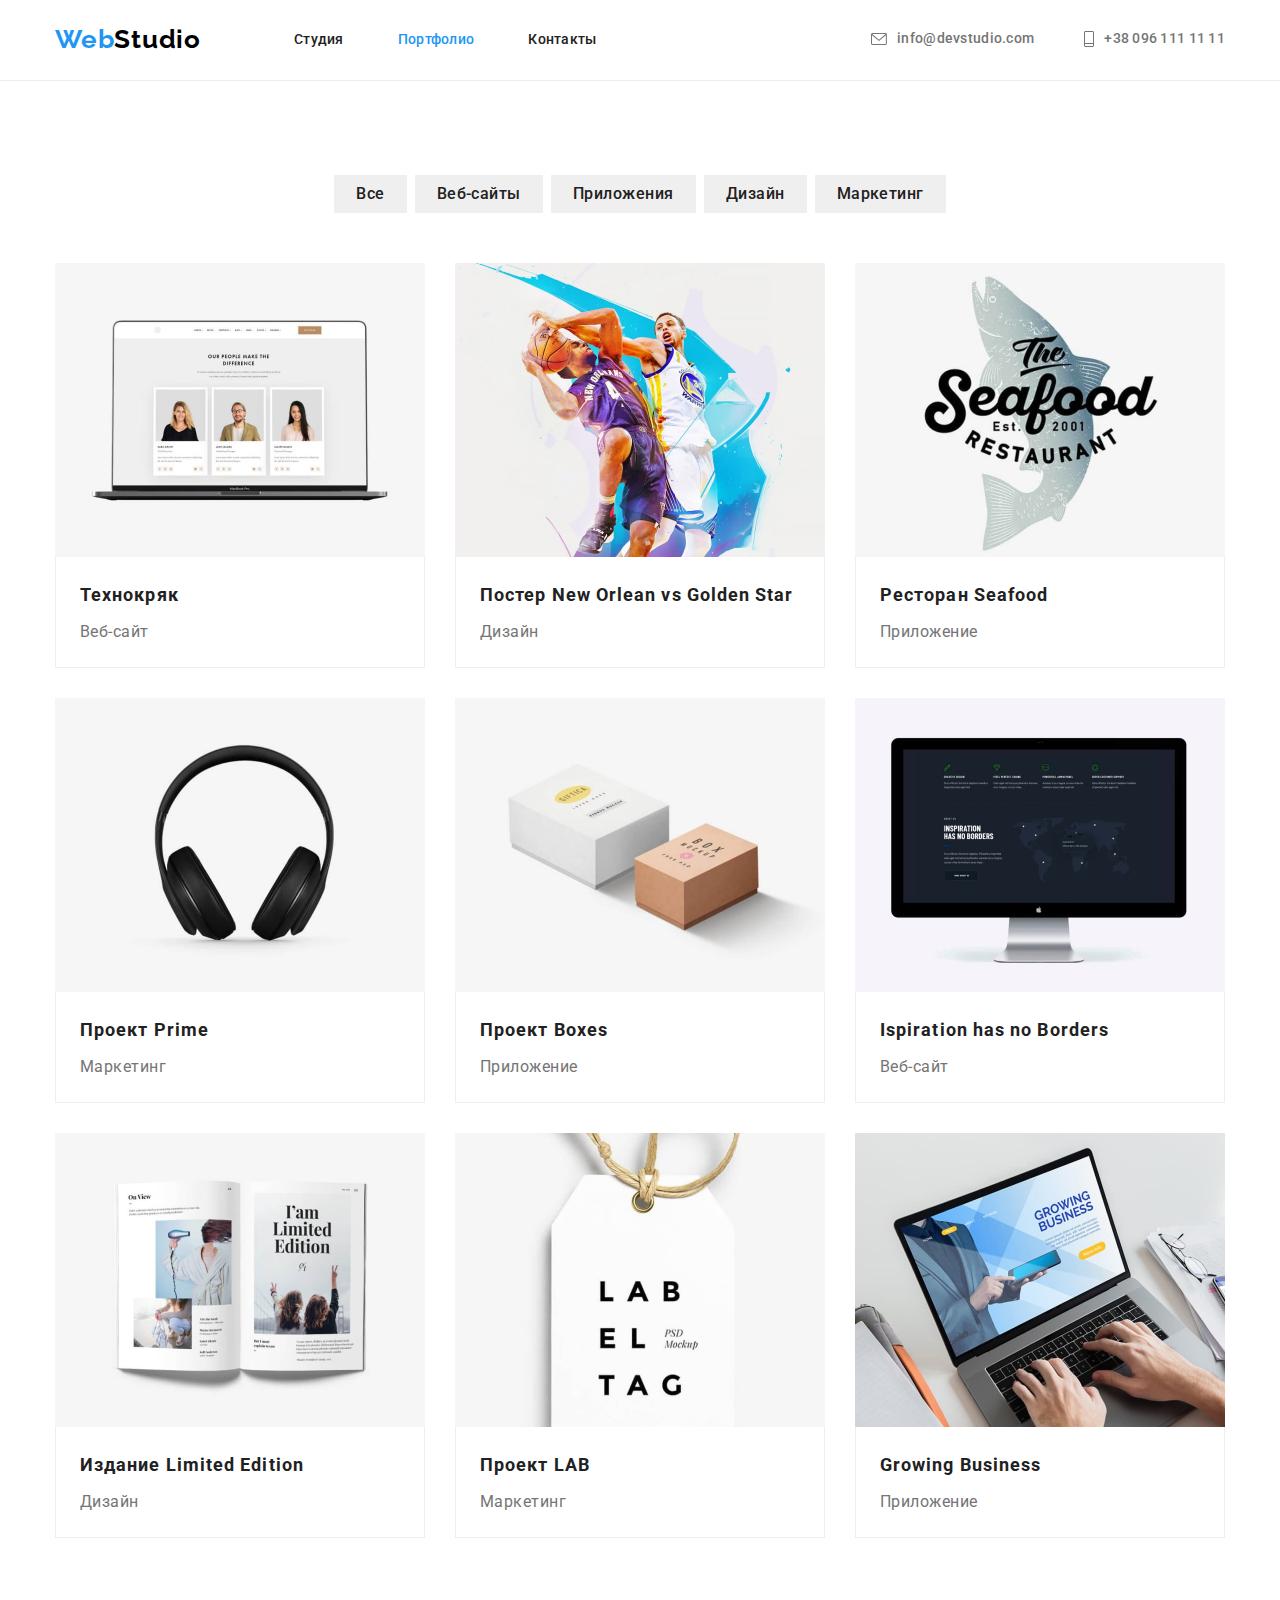
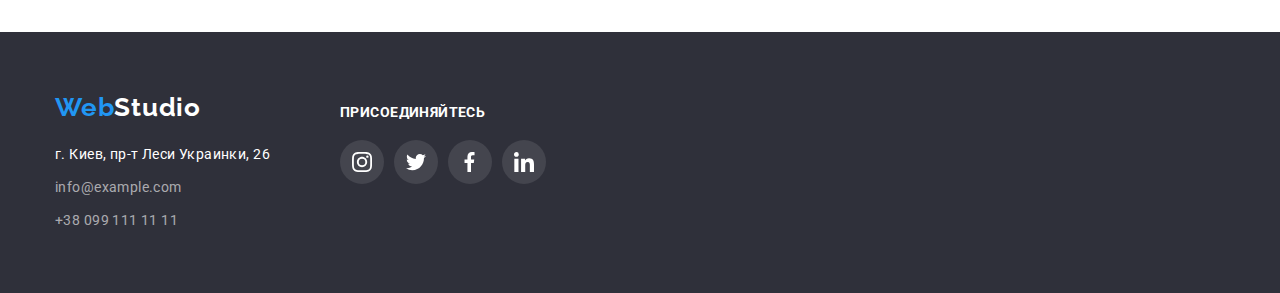
==== portfolio.html @ 96056f4b "04" ====
<!DOCTYPE html>
<html lang="ru">
<head>
    <meta charset="UTF-8">
    <meta http-equiv="X-UA-Compatible" content="IE=edge">
    <meta name="viewport" content="width=device-width, initial-scale=1.0">
    <title>Portfolio</title>
    <link rel="preconnect" href="https://fonts.googleapis.com">
    <link rel="preconnect" href="https://fonts.gstatic.com" crossorigin>
    <link<link rel="preconnect" href="https://fonts.googleapis.com">
    <link rel="preconnect" href="https://fonts.gstatic.com" crossorigin>
    <link href="https://fonts.googleapis.com/css2?family=Raleway:wght@700&family=Roboto:wght@400;500;700;900&display=swap" rel="stylesheet">
    <link rel="stylesheet" href="https://cdn.jsdelivr.net/npm/modern-normalize@1.1.0/modern-normalize.min.css">
    <link rel="stylesheet" href="./css/styles.css">
    </head>
<body>
    <!--header-->
    <header class="header-section section">
        <div class="header-container container">
            <nav class="navigation">
                <a class="header-logo" lang="en" href="index.html"><span class="logo-accent">Web</span>Studio</a>
                <ul class="navigation-list">
                    <li class="navigation-item">
                        <a class="link" href="index.html">Студия</a>
                    </li>
                    <li class="navigation-item">
                        <a class="link current" href="portfolio.html">Портфолио</a>
                    </li>
                    <li class="navigation-item">
                        <a class="link" href="#">Контакты</a>
                    </li>
                </ul>
            </nav>
            <ul class="navigation-contact">
                <li class="navigation-contact-item">
                    <a class="contact" href="mailto:info@devstudio.com">
                        <svg class="icon-contact" width="16px" height="12px" aria-hidden="true">
                            <use href="./images/icons.svg#icon-mail"></use>
                        </svg>
                        info@devstudio.com
                    </a>
                </li>
                <li class="navigation-contact-item">
                    <a class="contact" href="tel:+380961111111">
                        <svg class="icon-contact" width="10px" height="16px" aria-hidden="true">
                            <use href="./images/icons.svg#icon-smartphone"></use>
                        </svg>
                        +38 096 111 11 11
                    </a>
                </li>
            </ul>
        </div>
    </header>
    <!--main content-->
    <main>
        <section>
            <div class="container">
                <ul class="button-list">
                    <li class="button-item">
                        <button class="portfolio-button" type="button">Все</button>
                    </li>
                    <li class="button-item">
                        <button class="portfolio-button" type="button">Веб-сайты</button>
                    </li>
                    <li class="button-item">
                        <button class="portfolio-button" type="button">Приложения</button>
                    </li>
                    <li class="button-item">
                        <button class="portfolio-button" type="button">Дизайн</button>
                    </li>
                    <li class="button-item">
                        <button class="portfolio-button" type="button">Маркетинг</button>
                    </li>
                </ul>
            </div>
            <div class="container">
                <ul class="portfolio-list">
                    <li class="portfolio-section">
                        <a class="portfolio-link" href="#">
                            <img width="370" src="./images/portfolio1.jpg" alt="Изображение веб-сайта">
                            <div class="portfolio-discription">
                                <h3 class="portfolio-item">Технокряк</h3>
                                <p class="portfolio-type">Веб-сайт</p>
                            </div>
                        </a>
                   </li>
                    <li class="portfolio-section">
                        <a class="portfolio-link" href="#">
                            <img width="370" src="./images/portfolio2.jpg" alt="Изображение постера">
                            <div class="portfolio-discription">
                                <h3 class="portfolio-item">Постер New Orlean vs Golden Star</h3>
                                <p class="portfolio-type">Дизайн</p>
                            </div>
                        </a>                    
                    </li>
                    <li class="portfolio-section">
                        <a class="portfolio-link" href="#">
                            <img width="370" src="./images/portfolio3.jpg" alt="Изображение приложения">
                            <div class="portfolio-discription">
                                <h3 class="portfolio-item">Ресторан Seafood</h3>
                                <p class="portfolio-type">Приложение</p>
                            </div>
                        </a>                     
                    </li>
                    <li class="portfolio-section">
                        <a class="portfolio-link" href="#">
                            <img width="370" src="./images/portfolio4.jpg" alt="Изображение проекта">
                            <div class="portfolio-discription">
                                <h3 class="portfolio-item">Проект Prime</h3>
                                <p class="portfolio-type">Маркетинг</p>
                            </div>
                        </a>                        
                    </li>
                    <li class="portfolio-section">
                        <a class="portfolio-link" href="#">
                            <img width="370" src="./images/portfolio5.jpg" alt="Изображение приложения">
                            <div class="portfolio-discription">
                                <h3 class="portfolio-item">Проект Boxes</h3>
                                <p class="portfolio-type">Приложение</p>
                            </div>
                        </a>                       
                    </li>
                    <li class="portfolio-section">
                        <a class="portfolio-link" href="#">
                            <img width="370" src="./images/portfolio6.jpg" alt="Изображение веб-сайта">
                            <div class="portfolio-discription">
                                <h3 class="portfolio-item">Ispiration has no Borders</h3>
                                <p class="portfolio-type">Веб-сайт</p>
                            </div>
                        </a>                      
                    </li>
                    <li class="portfolio-section">
                        <a class="portfolio-link" href="#">
                            <img width="370" src="./images/portfolio7.jpg" alt="Изображение издания">
                            <div class="portfolio-discription">
                                <h3 class="portfolio-item">Издание Limited Edition</h3>
                                <p class="portfolio-type">Дизайн</p>
                            </div>
                        </a>                      
                    </li>
                    <li class="portfolio-section">
                        <a class="portfolio-link" href="#">
                            <img width="370" src="./images/portfolio8.jpg" alt="Изображение проекта">
                            <div class="portfolio-discription">
                                <h3 class="portfolio-item">Проект LAB</h3>
                                <p class="portfolio-type">Маркетинг</p>
                            </div>
                        </a>                   
                    </li>
                    <li class="portfolio-section">
                        <a class="portfolio-link" href="#">
                            <img width="370" src="./images/portfolio9.jpg" alt="Изображение приложения">
                            <div class="portfolio-discription">
                                <h3 class="portfolio-item">Growing Business</h3>
                                <p class="portfolio-type">Приложение</p>
                            </div>
                        </a>                       
                    </li>
                </ul>
            </div>
        </section>
    </main>
    <!--footer-->
    <footer>
        <div class="container">
            <div>
                <a class="footer-logo" lang="en" href="index.html"><span class="logo-accent">Web</span>Studio</a>
                <address class="location">г. Киев, пр-т Леси Украинки, 26</address>
                <ul class="footer-contact-list">
                    <li class="footer-contact-item">
                        <a class="contact-footer" href="mailto:info@example.com">info@example.com</a>
                    </li>
                    <li class="footer-contact-item">
                        <a class="contact-footer" href="tel:+380991111111">+38 099 111 11 11</a>
                    </li>
                </ul>
                </address>
            </div>
            <div class="container-footer-icons">
                <h3>Присоединяйтесь</h3>
                <ul class="footer-icons-list">
                    <li class="footer-social-icons">
                        <a href="#" class="footer-social-link">
                            <svg class="footer-social-icon">
                                <use href="./images/icons.svg#icon-instagram" width="20px" height="20px"></use>
                            </svg>
                        </a>
                    </li>
                    <li class="footer-social-icons">
                        <a href="#" class="footer-social-link">
                            <svg class="footer-social-icon">
                                <use href="./images/icons.svg#icon-twitter" width="20px" height="20px"></use>
                            </svg>
                        </a>
                    </li>
                    <li class="footer-social-icons">
                        <a href="#" class="footer-social-link">
                            <svg class="footer-social-icon">
                                <use href="./images/icons.svg#icon-facebook" width="20px" height="20px"></use>
                            </svg>
                        </a>
                    </li>
                    <li class="footer-social-icons">
                        <a href="#" class="footer-social-link">
                            <svg class="footer-social-icon">
                                <use href="./images/icons.svg#icon-linkedin" width="20px" height="20px"></use>
                            </svg>
                        </a>
                    </li>
                </ul>
            </div>
        </div>
    </footer>
</body>
</html>
---- css/styles.css ----
body {
    background-color: #FFFFFF;
    font-family: 'Roboto','Verdana', 'Tahoma', sans-serif;
    color: #757575;
    margin: 0;
}

:root {
    --name-color: #212121;
    --hover-color: #2196f3
}
ul {
    list-style: none;
    padding-left: 0;
    margin-top: 0;
    margin-bottom: 0;
}

h1,
h2,
h3,
h4,
h5,
h6,
p,
a{
    margin-top: 0;
    margin-bottom: 0;
    text-decoration: none
}

.section, section {
    padding-top: 94px;
    padding-bottom: 94px;
}  

.container {
    width: 1200px;
    padding-left: 15px;
    padding-right: 15px;
    margin-right: auto;
    margin-left: auto
}

/* header */

.header-logo{
    font-family: 'Raleway', 'Verdana', 'Tahoma', sans-serif;
    font-weight: 700;
    font-size: 26px;
    line-height: 1.19;
    letter-spacing: 0.03em;
    color: #000000;
    margin-right: 93px
}

.logo-accent {
    color: var(--hover-color);
}

.header-section {
    padding-top: 24px;
    padding-bottom: 25px;
    border-bottom: 1px solid #ececec;
    flex-wrap: nowrap;
}

.navigation-item{
    display: inline-block;
 }
.navigation, .header-container, .navigation-contact{
    display: flex;
    align-items: center
}

.navigation-contact{
    margin-left: auto;
}

.navigation-contact a{
    display: flex;
    align-items: center;
}

.icon-contact{
    margin-right: 10px;
    fill: #757575;
}

.navigation-contact-item:hover .icon-contact,
.navigation-contact-item:focus .icon-contact{
    fill: var(--hover-color);
}

.link {
    font-weight: 500;
    font-size: 14px;
    line-height: 1.14;
    letter-spacing: 0.02em;
    color: var(--name-color)
}

.navigation-item:not(:last-child) {
    margin-right: 50px;
}

.navigation-contact-item:first-child {
    margin-right: 50px;
}


.link:hover, 
.contact:hover, 
.link:focus, 
.contact:focus, 
.current, 
.contact-footer:hover, 
.contact-footer:focus{
    color: var(--hover-color)
}

.contact {
    font-weight: 500;
    font-size: 14px;
    line-height: 1.14;
    letter-spacing: 0.02em;
    color: #757575;
}

.main-section {
    background: #2F303A;
    padding-top: 200px;
    padding-bottom: 200px;
    text-align: center;
    background-image: linear-gradient(
        to right,
        rgba(47, 48, 58, 0.4),
        rgba(47, 48, 58, 0.4)
        ),
    url(../images/main-section.jpg);
    box-shadow: 0px 4px 4px rgba(0, 0, 0, 0.25);
    max-width: 1600px;
    margin-left: auto;
    margin-right: auto;
    
}

.main-text {
    font-weight: 900;
    font-size: 44px;
    line-height: 1.36;
    text-align: center;
    letter-spacing: 0.06em;
    text-transform: uppercase;
    color: #FFFFFF;
    width: 696px;
    height: 120px;
    left: 452px;
    top: 280px;
    margin: auto;
}

.button-service {
    font-family: 'Roboto';
    width: 200px;
    height: 50px;
    background: #2196F3;
    box-shadow: 0px 4px 4px rgba(0, 0, 0, 0.15);
    border-radius: 4px;
    border: 0;
    font-weight: 700;
    font-size: 16px;
    line-height: 1.87;
    align-items: center;
    text-align: center;
    letter-spacing: 0.06em;
    color: #FFFFFF;
    cursor: pointer;
    margin-top: 30px;
    min-width: 13px;
}

.advantages {
    font-weight: 700;
    font-size: 14px;
    line-height: 1.14;
    letter-spacing: 0.03em;
    text-transform: uppercase;
    color: var(--name-color);
    margin-bottom: 10px;
}

.advantage-icon{
    width: 270px;
    height: 120px;
    padding: 25px 100px;
    text-align: center;
    display: inline-flex;
    align-items: center;
    background: #F5F4FA;
    border-radius: 4px;
    margin-bottom: 30px;
}

.advantages-text {
    font-size: 14px;
    line-height: 1.71;
    letter-spacing: 0.03em;
}

.advantages-section {
    margin: auto;
    padding-top: 94px;
    padding-bottom: 94px;
}

.advantages-list {
    display: flex;
    margin-top: 0;
    margin-bottom: 0;
}

.advantages-item{
    letter-spacing: 0.03em;
    margin-right: 30px;
    width: 270px;
}

.advantages-item:last-child{
    margin-right: 0px;
}

.visual-section{
    padding-top: 0
}

.section-item {
    font-weight: 700;
    font-size: 36px;
    line-height: 1.17;
    text-align: center;
    letter-spacing: 0.03em;
    color: var(--name-color);
    margin-bottom: 50px;
    margin-top: 0;
}

.visual-list{
    display: flex;
}

.visual-item:not(:last-child){
    margin-right: 30px;
}

img {
    display: block;
    max-width: 100%;
    height: auto;
}

.section-team{
    background-color: #f5f7fa
}

.team-list{
    display: flex;
}

.team-unit{
    text-align: center;
    margin-right: 30px;
    border-radius: 0px 0px 4px 4px;
    box-shadow: 0px 1px 3px rgb(0 0 0 / 12%), 0px 1px 1px rgb(0 0 0 / 14%), 0px 2px 1px rgb(0 0 0 / 20%);
    background: #FFFFFF
}

.team-unit:last-child{
    margin-right: 0px;
}

.team-img{
    padding-bottom: 30px;
}

.teammate-name {
    font-weight: 500;
    font-size: 16px;
    line-height: 1.18;
    text-align: center;
    letter-spacing: 0.03em;
    color: var(--name-color);
    margin-top: 0;
    margin-bottom: 10px;
}

.teammate-position {
    font-size: 16px;
    line-height: 1.35;
    text-align: center;
    letter-spacing: 0.03em;
    margin-bottom: 16px;
    margin-top: 0;
}

.social-list {
    display: flex;
    list-style: none;
    padding-left: 32px;
    padding-right: 32px;
    margin-bottom: 30px;
    justify-content: space-between;
}

.social-links {
    width: 20px;
    height: 20px;
    fill: rgba(175, 177, 184, 1);
}

.link-area {
    display: flex;
    align-items: center;
    justify-content: center;
    width: 44px;
    height: 44px;
    border-radius: 50%;
}

.link-area:hover,
.link-area:focus{
    background-color: var(--hover-color);
}

.link-area:hover .social-links,
.link-area:focus .social-links{
    fill: #FFFFFF
}


.client-list{
    display: flex;
}

.client-link{
    display: flex;
    justify-content: center;
    align-items: center;
    width: 170px;
    height: 92px;
    border: 1px solid #afb1b8;
    border-radius: 4px;
    text-align: center;
}

.client-item{
    width: 106px;
    height: 60px;
    fill: #afb1b8;
}

.client-list li:not(:last-child){
    margin-right: 30px;
}

.client-link:hover,
.client-link:focus{
    border: 2px solid var(--hover-color);
    border-radius: 4px;
}

.client-link:hover .client-item,
.client-link:focus .client-item{
    fill: var(--hover-color);
}

.location {
    font-style: normal;
    font-size: 14px;
    line-height: 1.71;
    letter-spacing: 0.03em;
    color: #FFFFFF;
    margin-bottom: 9px;
}

/* footer */

footer {
    background: #2F303A;
    padding-top: 60px;
    padding-bottom: 60px;
}

.contact-footer {
    font-style: normal;
    font-size: 14px;
    line-height: 1.71;
    letter-spacing: 0.03em;
    color: rgba(255, 255, 255, 0.6);
    margin-bottom: 9px;
}

.footer-logo {
    color: #FFFFFF;
    margin-bottom: 20px;
    font-family: 'Raleway', 'Verdana', 'Tahoma', sans-serif;
    font-weight: 700;
    font-size: 26px;
    line-height: 1.19;
    letter-spacing: 0.03em;
    display: block;
}

.address, .footer-contact-item:first-child {
    margin-bottom: 9px;
}

footer .container{
    display: flex;
}

.container-footer-icons{
    margin-top: 12px;
    margin-left: 70px;
}

.container-footer-icons h3 {
    font-family: 'Roboto';
    font-style: normal;
    font-weight: 700;
    font-size: 14px;
    line-height: 16px;
    letter-spacing: 0.03em;
    text-transform: uppercase;
    color: #FFFFFF;
}

.footer-icons-list{
    display: flex;
    list-style: none;
    padding: 0;
    margin-top: 20px;
}


.footer-social-icons:not(:last-child) {
    margin-right: 10px;
}

.footer-social-link{
    display: flex;
    align-items: center;
    justify-content: center;
    width: 44px;
    height: 44px;
    border-radius: 50%;
    background-color: rgba(255, 255, 255, 0.1);
}

.footer-social-link:hover,
.footer-social-link:focus{
    background-color:var(--hover-color)
}

.footer-social-icon{
    width: 20px;
    height: 20px;
    fill: #fff;
}

.button-list{
    display: flex;
    justify-content: center;
    margin-bottom: 50px;
}

.portfolio-button {
    font-family: 'Roboto';
    font-weight: 500;
    font-size: 16px;
    line-height: 1.62;
    text-align: center;
    letter-spacing: 0.03em;
    color: var(--name-color);
    cursor: pointer;
    padding: 6px 22px;
    border: 0;
}

.button-item{
    margin-right: 8px;
}

.button-item:last-child{
    margin-right: 0px;
}

.portfolio-button:hover, .portfolio-button:focus {
    background: var(--hover-color);
    box-shadow: 0px 3px 1px rgba(0, 0, 0, 0.1), 0px 1px 2px rgba(0, 0, 0, 0.08), 0px 2px 2px rgba(0, 0, 0, 0.12);
    border-radius: 4px;
    font-weight: 500;
    font-size: 16px;
    line-height: 1.62;
    text-align: center;
    letter-spacing: 0.03em;
    color: #FFFFFF
}

.portfolio-list{
    display: flex;
    flex-wrap: wrap;
}

.portfolio-section{
    margin-right: 30px;
    margin-bottom: 30px;
}

.portfolio-section:hover,
.portfolio-section:focus{
    box-shadow: 0px 1px 1px rgba(0, 0, 0, 0.12),
        0px 4px 4px rgba(0, 0, 0, 0.06),
        1px 4px 6px rgba(0, 0, 0, 0.16);
}

.portfolio-section:nth-child(3n) {
    margin-right: 0;
}

.portfolio-section:nth-last-child(-n + 3) {
    margin-bottom: 0;
}

.portfolio-discription{
    border-left: 1px solid #eeeeee;
    border-right: 1px solid #eeeeee;
    border-bottom: 1px solid #eeeeee;
    padding: 20px 24px;
}

.portfolio-item {
    font-weight: 700;
    font-size: 18px;
    line-height: 2;
    letter-spacing: 0.06em;
    color: var(--name-color);
    margin-bottom: 4px;
}

.portfolio-type {
    font-size: 16px;
    line-height: 1.875;
    letter-spacing: 0.03em;
    color: #757575;
}
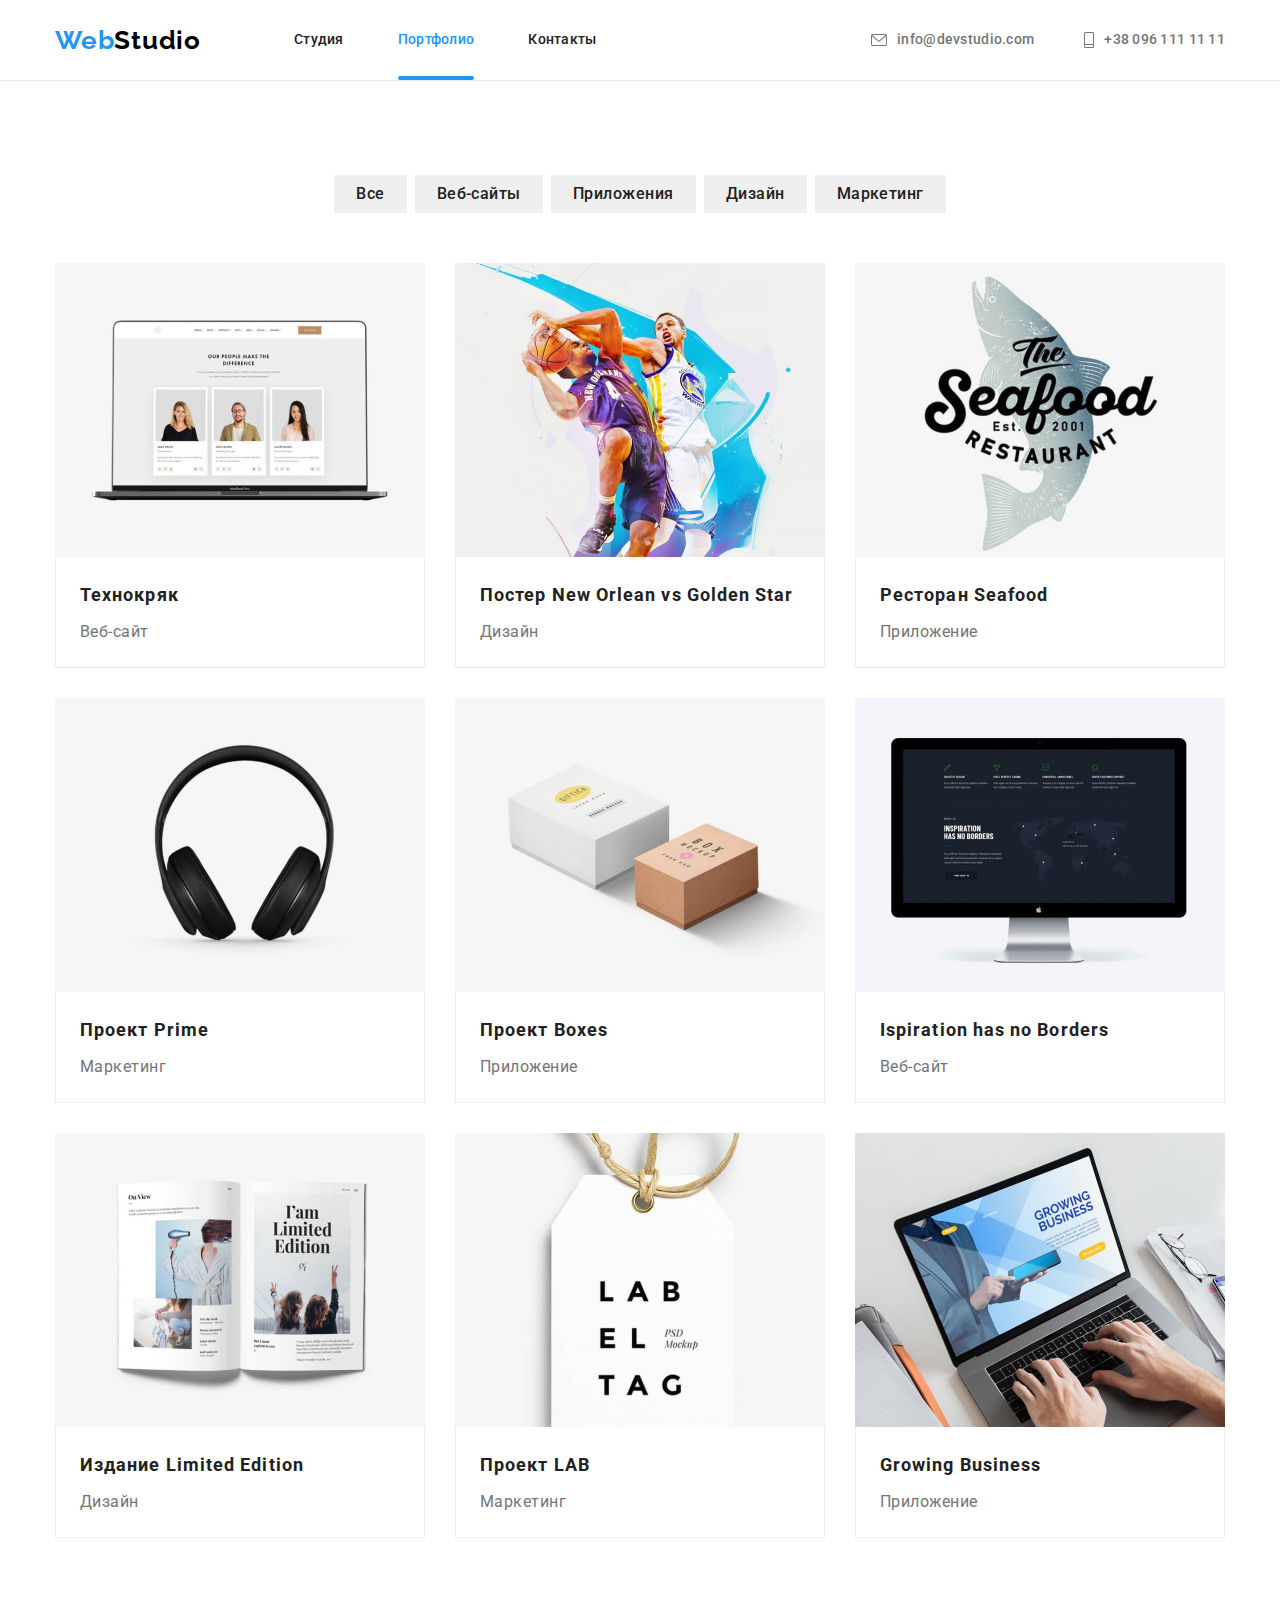
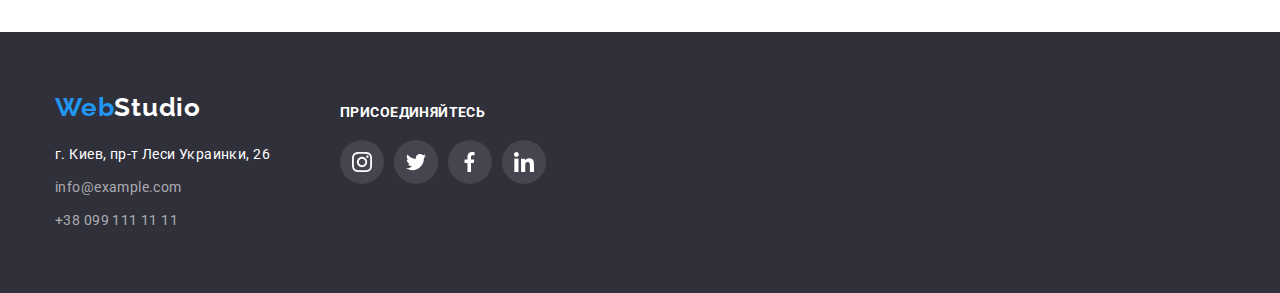
==== commit 5328d589: "1" ====
--- a/portfolio.html
+++ b/portfolio.html
@@ -77,7 +77,15 @@
                 <ul class="portfolio-list">
                     <li class="portfolio-section">
                         <a class="portfolio-link" href="#">
-                            <img width="370" src="./images/portfolio1.jpg" alt="Изображение веб-сайта">
+                            <div class="portfolio-thumb">
+                                <img width="370" src="./images/portfolio1.jpg" alt="Изображение веб-сайта">
+                                <div class="portfolio-overlay">
+                                    <p class="portfolio-about">
+                                        Ресурс предлагает комплексные предложения с разным уровнем функционала и сервисов. Все это позволит посетителю получить
+                                        исчерпывающие сведения о компании или частном лице.
+                                    </p>
+                                </div>
+                            </div>
                             <div class="portfolio-discription">
                                 <h3 class="portfolio-item">Технокряк</h3>
                                 <p class="portfolio-type">Веб-сайт</p>
@@ -86,7 +94,16 @@
                    </li>
                     <li class="portfolio-section">
                         <a class="portfolio-link" href="#">
-                            <img width="370" src="./images/portfolio2.jpg" alt="Изображение постера">
+                            <div class="portfolio-thumb">
+                                <img width="370" src="./images/portfolio2.jpg" alt="Изображение постера">
+                                <div class="portfolio-overlay">
+                                    <p class="portfolio-about">
+                                        Ресурс предлагает комплексные предложения с разным уровнем функционала и сервисов. Все это позволит посетителю
+                                        получить
+                                        исчерпывающие сведения о компании или частном лице.
+                                    </p>
+                                </div>
+                            </div>
                             <div class="portfolio-discription">
                                 <h3 class="portfolio-item">Постер New Orlean vs Golden Star</h3>
                                 <p class="portfolio-type">Дизайн</p>
@@ -95,7 +112,16 @@
                     </li>
                     <li class="portfolio-section">
                         <a class="portfolio-link" href="#">
-                            <img width="370" src="./images/portfolio3.jpg" alt="Изображение приложения">
+                            <div class="portfolio-thumb">
+                                <img width="370" src="./images/portfolio3.jpg" alt="Изображение приложения">
+                                <div class="portfolio-overlay">
+                                    <p class="portfolio-about">
+                                        Ресурс предлагает комплексные предложения с разным уровнем функционала и сервисов. Все это позволит посетителю
+                                        получить
+                                        исчерпывающие сведения о компании или частном лице.
+                                    </p>
+                                </div>
+                            </div>
                             <div class="portfolio-discription">
                                 <h3 class="portfolio-item">Ресторан Seafood</h3>
                                 <p class="portfolio-type">Приложение</p>
@@ -104,7 +130,16 @@
                     </li>
                     <li class="portfolio-section">
                         <a class="portfolio-link" href="#">
-                            <img width="370" src="./images/portfolio4.jpg" alt="Изображение проекта">
+                            <div class="portfolio-thumb">
+                                <img width="370" src="./images/portfolio4.jpg" alt="Изображение проекта">
+                                <div class="portfolio-overlay">
+                                    <p class="portfolio-about">
+                                        Ресурс предлагает комплексные предложения с разным уровнем функционала и сервисов. Все это позволит посетителю
+                                        получить
+                                        исчерпывающие сведения о компании или частном лице.
+                                    </p>
+                                </div>
+                            </div>
                             <div class="portfolio-discription">
                                 <h3 class="portfolio-item">Проект Prime</h3>
                                 <p class="portfolio-type">Маркетинг</p>
@@ -113,7 +148,16 @@
                     </li>
                     <li class="portfolio-section">
                         <a class="portfolio-link" href="#">
-                            <img width="370" src="./images/portfolio5.jpg" alt="Изображение приложения">
+                            <div class="portfolio-thumb">
+                                <img width="370" src="./images/portfolio5.jpg" alt="Изображение приложения">
+                                <div class="portfolio-overlay">
+                                    <p class="portfolio-about">
+                                        Ресурс предлагает комплексные предложения с разным уровнем функционала и сервисов. Все это позволит посетителю
+                                        получить
+                                        исчерпывающие сведения о компании или частном лице.
+                                    </p>
+                                </div>
+                            </div>
                             <div class="portfolio-discription">
                                 <h3 class="portfolio-item">Проект Boxes</h3>
                                 <p class="portfolio-type">Приложение</p>
@@ -122,7 +166,16 @@
                     </li>
                     <li class="portfolio-section">
                         <a class="portfolio-link" href="#">
-                            <img width="370" src="./images/portfolio6.jpg" alt="Изображение веб-сайта">
+                            <div class="portfolio-thumb">
+                                <img width="370" src="./images/portfolio6.jpg" alt="Изображение веб-сайта">
+                                <div class="portfolio-overlay">
+                                    <p class="portfolio-about">
+                                        Ресурс предлагает комплексные предложения с разным уровнем функционала и сервисов. Все это позволит посетителю
+                                        получить
+                                        исчерпывающие сведения о компании или частном лице.
+                                    </p>
+                                </div>
+                            </div>
                             <div class="portfolio-discription">
                                 <h3 class="portfolio-item">Ispiration has no Borders</h3>
                                 <p class="portfolio-type">Веб-сайт</p>
@@ -131,7 +184,16 @@
                     </li>
                     <li class="portfolio-section">
                         <a class="portfolio-link" href="#">
-                            <img width="370" src="./images/portfolio7.jpg" alt="Изображение издания">
+                            <div class="portfolio-thumb">
+                                <img width="370" src="./images/portfolio7.jpg" alt="Изображение издания">
+                                <div class="portfolio-overlay">
+                                    <p class="portfolio-about">
+                                        Ресурс предлагает комплексные предложения с разным уровнем функционала и сервисов. Все это позволит посетителю
+                                        получить
+                                        исчерпывающие сведения о компании или частном лице.
+                                    </p>
+                                </div>
+                            </div>
                             <div class="portfolio-discription">
                                 <h3 class="portfolio-item">Издание Limited Edition</h3>
                                 <p class="portfolio-type">Дизайн</p>
@@ -140,7 +202,16 @@
                     </li>
                     <li class="portfolio-section">
                         <a class="portfolio-link" href="#">
-                            <img width="370" src="./images/portfolio8.jpg" alt="Изображение проекта">
+                            <div class="portfolio-thumb">
+                                <img width="370" src="./images/portfolio8.jpg" alt="Изображение проекта">
+                                <div class="portfolio-overlay">
+                                    <p class="portfolio-about">
+                                        Ресурс предлагает комплексные предложения с разным уровнем функционала и сервисов. Все это позволит посетителю
+                                        получить
+                                        исчерпывающие сведения о компании или частном лице.
+                                    </p>
+                                </div>
+                            </div>
                             <div class="portfolio-discription">
                                 <h3 class="portfolio-item">Проект LAB</h3>
                                 <p class="portfolio-type">Маркетинг</p>
@@ -149,7 +220,16 @@
                     </li>
                     <li class="portfolio-section">
                         <a class="portfolio-link" href="#">
-                            <img width="370" src="./images/portfolio9.jpg" alt="Изображение приложения">
+                            <div class="portfolio-thumb">
+                                <img width="370" src="./images/portfolio9.jpg" alt="Изображение приложения">
+                                <div class="portfolio-overlay">
+                                    <p class="portfolio-about">
+                                        Ресурс предлагает комплексные предложения с разным уровнем функционала и сервисов. Все это позволит посетителю
+                                        получить
+                                        исчерпывающие сведения о компании или частном лице.
+                                    </p>
+                                </div>
+                            </div>
                             <div class="portfolio-discription">
                                 <h3 class="portfolio-item">Growing Business</h3>
                                 <p class="portfolio-type">Приложение</p>
--- a/css/styles.css
+++ b/css/styles.css
@@ -7,7 +7,8 @@
 
 :root {
     --name-color: #212121;
-    --hover-color: #2196f3
+    --hover-color: #2196f3;
+    --animation: cubic-bezier(0.4, 0, 0.2, 1);
 }
 ul {
     list-style: none;
@@ -59,8 +60,8 @@
 }
 
 .header-section {
-    padding-top: 24px;
-    padding-bottom: 25px;
+    padding-top: 0px;
+    padding-bottom: 0px;
     border-bottom: 1px solid #ececec;
     flex-wrap: nowrap;
 }
@@ -77,27 +78,32 @@
     margin-left: auto;
 }
 
-.navigation-contact a{
-    display: flex;
-    align-items: center;
-}
-
 .icon-contact{
     margin-right: 10px;
     fill: #757575;
 }
 
-.navigation-contact-item:hover .icon-contact,
-.navigation-contact-item:focus .icon-contact{
+.contact:hover .icon-contact,
+.contact:focus .icon-contact{
     fill: var(--hover-color);
 }
+
 
 .link {
     font-weight: 500;
     font-size: 14px;
     line-height: 1.14;
     letter-spacing: 0.02em;
-    color: var(--name-color)
+    color: var(--name-color);
+
+    padding-top: 32px;
+    padding-bottom: 32px;
+    display: block;
+    position: relative;
+
+    transition-property: color;
+    transition-duration: 250ms;
+    transition-timing-function: var(--animation);
 }
 
 .navigation-item:not(:last-child) {
@@ -107,7 +113,6 @@
 .navigation-contact-item:first-child {
     margin-right: 50px;
 }
-
 
 .link:hover, 
 .contact:hover, 
@@ -116,8 +121,33 @@
 .current, 
 .contact-footer:hover, 
 .contact-footer:focus{
-    color: var(--hover-color)
-}
+    color: var(--hover-color);
+}
+
+
+.link::after{
+    content: "";
+    position: absolute;
+    left: 0px;
+    bottom: 0px;
+    display: block;
+    width: 100%;
+    height: 4px;
+    background-color: var(--hover-color);
+    opacity: 0;
+    transition: opacity 250ms var(--animation);
+}
+
+.current::after {
+    opacity: 1;
+    border-radius: 4px;
+}
+
+.link:hover::after { 
+    opacity: 1;
+    border-radius: 4px;
+}
+
 
 .contact {
     font-weight: 500;
@@ -125,6 +155,14 @@
     line-height: 1.14;
     letter-spacing: 0.02em;
     color: #757575;
+    
+    display: flex;
+    align-items: center;
+
+    transition-property: color;
+    transition-duration: 250ms;
+    transition-timing-function: var(--animation);
+
 }
 
 .main-section {
@@ -191,15 +229,18 @@
 }
 
 .advantage-icon{
+    width: 70px;
+    height: 70px;
+}
+
+.icon-container{
+    display: flex;
+    align-items: center;
+    justify-content: center;
+    margin-bottom: 30px;
+    border-radius: 4px;
     width: 270px;
     height: 120px;
-    padding: 25px 100px;
-    text-align: center;
-    display: inline-flex;
-    align-items: center;
-    background: #F5F4FA;
-    border-radius: 4px;
-    margin-bottom: 30px;
 }
 
 .advantages-text {
@@ -249,8 +290,33 @@
     display: flex;
 }
 
+.visual-item{
+    position: relative;
+    display: block;
+}
+
 .visual-item:not(:last-child){
     margin-right: 30px;
+}
+
+.name-work{
+    font-family: 'Roboto';
+    font-style: normal;
+    font-weight: 700;
+    font-size: 14px;
+    line-height: 16px;
+    text-align: center;
+    letter-spacing: 0.03em;
+    text-transform: uppercase;
+    color: #FFFFFF;
+    position: absolute;
+    background: rgba(47, 48, 58, 0.8);
+    bottom: 0;
+    left: 0;
+    right: 0;
+    height: 70px;
+    padding-top: 27px;
+
 }
 
 img {
@@ -325,6 +391,10 @@
     width: 44px;
     height: 44px;
     border-radius: 50%;
+
+    transition-property: background-color, fill;
+    transition-duration: 250ms;
+    transition-timing-function: var(--animation);
 }
 
 .link-area:hover,
@@ -351,12 +421,20 @@
     border: 1px solid #afb1b8;
     border-radius: 4px;
     text-align: center;
+
+    transition-property: fill, border-color;
+    transition-duration: 250ms;
+    transition-timing-function: var(--animation);
 }
 
 .client-item{
     width: 106px;
     height: 60px;
     fill: #afb1b8;
+
+    transition-property: fill;
+    transition-duration: 250ms;
+    transition-timing-function: var(--animation);
 }
 
 .client-list li:not(:last-child){
@@ -398,6 +476,10 @@
     letter-spacing: 0.03em;
     color: rgba(255, 255, 255, 0.6);
     margin-bottom: 9px;
+
+    transition-property: color;
+    transition-duration: 250ms;
+    transition-timing-function: var(--animation);
 }
 
 .footer-logo {
@@ -455,6 +537,10 @@
     height: 44px;
     border-radius: 50%;
     background-color: rgba(255, 255, 255, 0.1);
+
+    transition-property: background-color;
+    transition-duration: 250ms;
+    transition-timing-function: var(--animation);
 }
 
 .footer-social-link:hover,
@@ -485,6 +571,10 @@
     cursor: pointer;
     padding: 6px 22px;
     border: 0;
+
+    transition-property: color, background-color, box-shadow;
+    transition-duration: 250ms;
+    transition-timing-function: var(--animation);
 }
 
 .button-item{
@@ -512,6 +602,68 @@
     flex-wrap: wrap;
 }
 
+.portfolio-list > .portfolio-section {
+    width: calc((100% - 60px) / 3);
+    margin-right: 30px;
+    margin-bottom: 30px;
+}
+
+.portfolio-link {
+    display: block;
+    text-decoration: none;
+    transition-property: box-shadow;
+    transition-duration: 250ms;
+    transition-timing-function: var(--animation);
+}
+
+.portfolio-link:hover .portfolio-overlay{
+    transform: translateY(0);
+}
+
+.portfolio-thumb {
+    position: relative;
+    overflow: hidden;
+}
+
+.portfolio-thumb::before {
+    display: inline-block;
+    content: "";
+    position: absolute;
+    top: 0;
+    left: 0;
+    width: 100%;
+    height: 100%;
+    background-color: rgba(33, 150, 243, 0.9);
+    transform: translateY(100%);
+    transition: transform 250ms var(--animation);
+}
+
+.portfolio-overlay {
+    position: absolute;
+    top: 0;
+    left: 0;
+    width: 100%;
+    height: 100%;
+    display: flex;
+    justify-content: center;
+    align-items: center;
+    transform: translateY(100%);
+    transition: transform 250ms var(--animation);
+}
+
+.portfolio-about {
+    padding-left: 24px;
+    padding-right: 24px;
+    font-size: 18px;
+    line-height: 1.56;
+    letter-spacing: 0.03em;
+    color: #ffffff;
+}
+
+.portfolio-link:hover .portfolio-thumb::before{
+    transform: translateY(0);
+}
+
 .portfolio-section{
     margin-right: 30px;
     margin-bottom: 30px;
@@ -553,4 +705,54 @@
     line-height: 1.875;
     letter-spacing: 0.03em;
     color: #757575;
-}+}
+
+
+.backdrop {
+    position: fixed;
+    top: 0;
+    left: 0;
+    width: 100%;
+    height: 100%;
+    background-color: rgba(0, 0, 0, 0.2);
+    opacity: 1;
+}
+
+.backdrop.is-hidden {
+    opacity: 0;
+    pointer-events: none;
+}
+
+.modal {
+    position: absolute;
+    top: 50%;
+    left: 50%;
+    transform: translate(-50%, -50%);
+    width: 528px;
+    height: 581px;
+    background-color:#ffffff;
+    box-shadow: 0px 1px 3px rgb(0 0 0 / 12%), 
+                0px 1px 1px rgb(0 0 0 / 14%), 
+                0px 2px 1px rgb(0 0 0 / 20%);
+    border-radius: 4px;
+}
+
+.modal-btn {
+    display: flex;
+    justify-content: center;
+    align-items: center;
+    position: absolute;
+    top: 8px;
+    right: 8px;
+    width: 30px;
+    height: 30px;
+    border: 1px solid rgba(0, 0, 0, 0.1);
+    border-radius: 50%;
+    background: #ffffff;
+    cursor: pointer;
+}
+
+.modal-icon {
+    width: 11px;
+    height: 11px;
+}
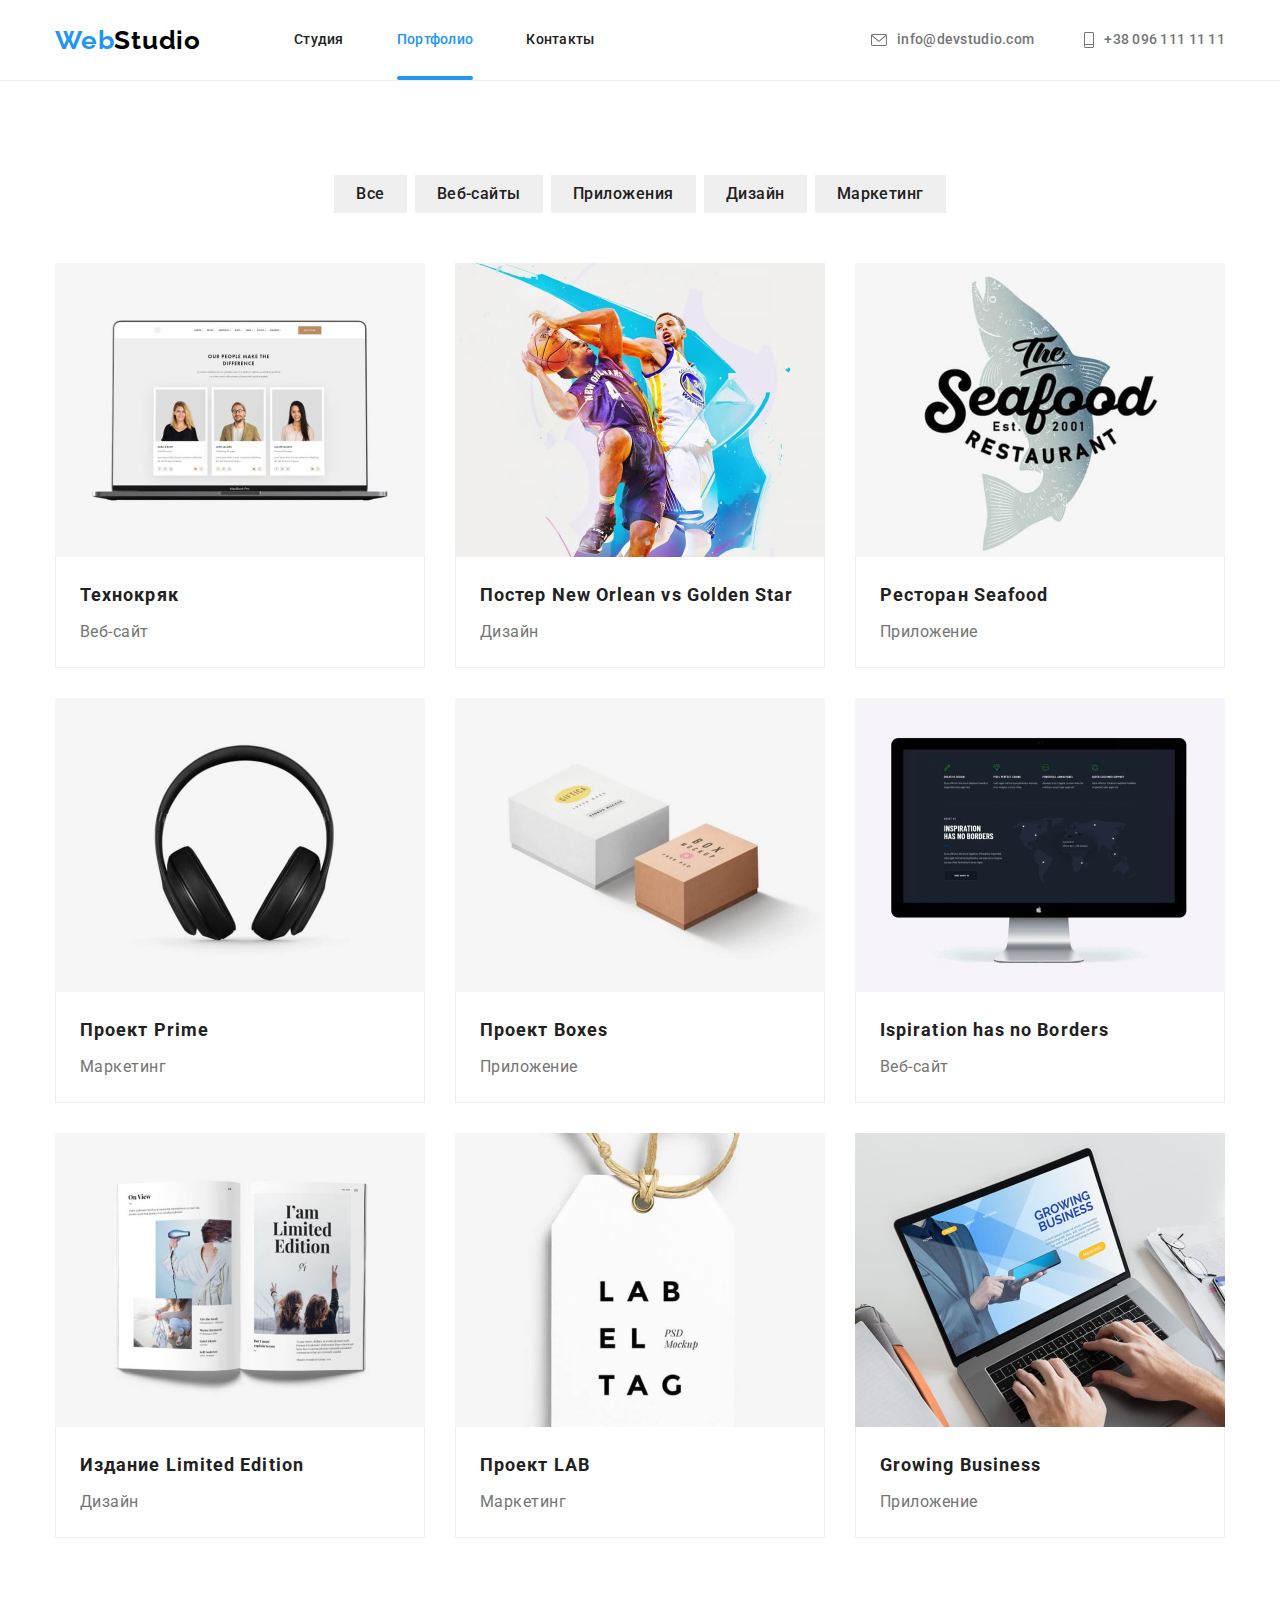
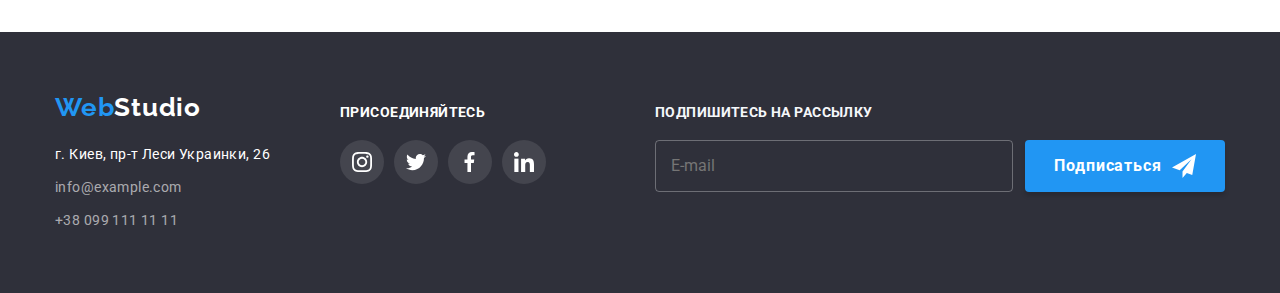
==== commit 7381d882: "1" ====
--- a/portfolio.html
+++ b/portfolio.html
@@ -289,6 +289,19 @@
                     </li>
                 </ul>
             </div>
+            <div class="container-footer-icons">
+                <form class="footer-join">
+                    <label for="footer-join-email" class="footer-join-label">Подпишитесь на рассылку</label>
+                    <div class="footer-join-field">
+                        <input type="email" class="footer-join-input" name="footer-join-email" placeholder="E-mail" />
+                        <button class="footer-join-submit" type="submit">Подписаться
+                            <svg class="footer-join-icon" width="24" height="24">
+                                <use href="./images/icons.svg#icon-subscribe"></use>
+                            </svg>
+                        </button>
+                    </div>
+                </form>
+            </div>
         </div>
     </footer>
 </body>
--- a/css/styles.css
+++ b/css/styles.css
@@ -1,6 +1,7 @@
 body {
     background-color: #FFFFFF;
     font-family: 'Roboto','Verdana', 'Tahoma', sans-serif;
+    font-size: 14px;
     color: #757575;
     margin: 0;
 }
@@ -81,6 +82,10 @@
 .icon-contact{
     margin-right: 10px;
     fill: #757575;
+    
+    transition-property: fill;
+    transition-duration: 250ms;
+    transition-timing-function: var(--animation);
 }
 
 .contact:hover .icon-contact,
@@ -506,6 +511,10 @@
     margin-left: 70px;
 }
 
+.container-footer-icons:last-child{
+    margin-left: auto;
+}
+
 .container-footer-icons h3 {
     font-family: 'Roboto';
     font-style: normal;
@@ -554,6 +563,75 @@
     fill: #fff;
 }
 
+.footer-join {
+    display: flex;
+    flex-direction: column;
+}
+
+.footer-join-label {
+    margin-bottom: 20px;
+    color: #f5f7fa;
+    font-weight: 700;
+    font-size: 14px;
+    line-height: 1.1429;
+    letter-spacing: 0.03em;
+    text-decoration: str;
+    text-transform: uppercase;
+}
+
+.footer-join-field {
+    display: flex;
+}
+
+.footer-join-input {
+    width: 358px;
+    background-color: inherit;
+    border: 1px solid rgba(255, 255, 255, 0.3);
+    border-radius: 4px;
+    font-size: 16px;
+    padding: 15px 15px;
+    color: rgba(255, 255, 255, 0.6);
+    line-height: 1.25;
+}
+
+.footer-join-submit {
+    display: flex;
+    justify-content: center;
+    align-items: center;
+
+    min-width: 200px;
+    padding: 10px 3px;
+    border-radius: 4px;
+    margin-left: 12px;
+
+    color: #ffffff;
+    background-color: var(--hover-color);
+    border: none;
+    font-family: inherit;
+    font-weight: 700;
+    font-size: 16px;
+    line-height: 1.875;
+    text-align: center;
+    letter-spacing: 0.06em;
+    box-shadow: 0px 4px 4px 0px rgba(0, 0, 0, 0.15);
+
+    cursor: pointer;
+
+    transition-property: background-color;
+    transition-duration: 250ms;
+    transition-timing-function: cubic-bezier(0.4, 0, 0.2, 1);
+}
+
+/* .footer-join-submit:focus,
+.footer-join-submit:hover {
+    background-color: var(--accent-color-shadow);
+} */
+
+.footer-join-icon {
+    margin-left: 10px;
+    fill: currentColor;
+}
+
 .button-list{
     display: flex;
     justify-content: center;
@@ -608,7 +686,7 @@
     margin-bottom: 30px;
 }
 
-.portfolio-link {
+.portfolio-link{
     display: block;
     text-decoration: none;
     transition-property: box-shadow;
@@ -620,12 +698,12 @@
     transform: translateY(0);
 }
 
-.portfolio-thumb {
+.portfolio-thumb{
     position: relative;
     overflow: hidden;
 }
 
-.portfolio-thumb::before {
+.portfolio-thumb::before{
     display: inline-block;
     content: "";
     position: absolute;
@@ -638,7 +716,7 @@
     transition: transform 250ms var(--animation);
 }
 
-.portfolio-overlay {
+.portfolio-overlay{
     position: absolute;
     top: 0;
     left: 0;
@@ -651,7 +729,7 @@
     transition: transform 250ms var(--animation);
 }
 
-.portfolio-about {
+.portfolio-about{
     padding-left: 24px;
     padding-right: 24px;
     font-size: 18px;
@@ -676,11 +754,11 @@
         1px 4px 6px rgba(0, 0, 0, 0.16);
 }
 
-.portfolio-section:nth-child(3n) {
+.portfolio-section:nth-child(3n){
     margin-right: 0;
 }
 
-.portfolio-section:nth-last-child(-n + 3) {
+.portfolio-section:nth-last-child(-n + 3){
     margin-bottom: 0;
 }
 
@@ -691,7 +769,7 @@
     padding: 20px 24px;
 }
 
-.portfolio-item {
+.portfolio-item{
     font-weight: 700;
     font-size: 18px;
     line-height: 2;
@@ -700,7 +778,7 @@
     margin-bottom: 4px;
 }
 
-.portfolio-type {
+.portfolio-type{
     font-size: 16px;
     line-height: 1.875;
     letter-spacing: 0.03em;
@@ -708,7 +786,7 @@
 }
 
 
-.backdrop {
+.backdrop{
     position: fixed;
     top: 0;
     left: 0;
@@ -716,18 +794,18 @@
     height: 100%;
     background-color: rgba(0, 0, 0, 0.2);
     opacity: 1;
-}
-
-.backdrop.is-hidden {
+    transition: opacity 250ms var(--animation), visibility 250ms var(--animation);
+}
+
+.backdrop.is-hidden{
     opacity: 0;
     pointer-events: none;
 }
 
-.modal {
+.modal{
     position: absolute;
     top: 50%;
     left: 50%;
-    transform: translate(-50%, -50%);
     width: 528px;
     height: 581px;
     background-color:#ffffff;
@@ -735,9 +813,11 @@
                 0px 1px 1px rgb(0 0 0 / 14%), 
                 0px 2px 1px rgb(0 0 0 / 20%);
     border-radius: 4px;
-}
-
-.modal-btn {
+    transform: translate(-50%, -50%) scale(1);
+    transition: transform 250ms var(--animation);
+}
+
+.modal-btn{
     display: flex;
     justify-content: center;
     align-items: center;
@@ -750,9 +830,202 @@
     border-radius: 50%;
     background: #ffffff;
     cursor: pointer;
-}
-
-.modal-icon {
+    transition-timing-function: var(--animation);
+}
+
+.modal-btn:hover {
+    cursor: pointer;
+    fill: var(--hover-color);
+}
+
+.modal-icon{
     width: 11px;
     height: 11px;
 }
+
+.modal-form{
+    width: 448px;
+    margin-top: 40px;
+    margin-right: auto;
+    margin-bottom: 40px;
+    margin-left: auto;
+}
+
+.modal-title{
+    margin-bottom: 12px;
+
+    font-weight: 700;
+    font-size: 20px;
+    line-height: 1.15;
+    text-align: center;
+    letter-spacing: 0.03em;
+
+    color: var(--name-color);
+}
+
+.modal-form-field {
+    position: relative;
+    text-align: left;
+    margin-bottom: 10px;
+}
+
+.modal-label {
+    display: block;
+    font-size: 12px;
+    line-height: 1.17;
+    letter-spacing: 0.01em;
+    padding: 0;
+    margin-bottom: 4px;
+}
+
+.field-input {
+    position: relative;
+    margin-bottom: 10px;
+}
+
+.modal-form-input {
+    padding: 12px 12px 12px 42px;
+}
+
+.modal-form-input,
+.modal-textarea-input {
+    width: 100%;
+    border-radius: 4px;
+    border: 1px solid rgba(33, 33, 33, 0.2);
+    margin: 0;
+    font-size: 14px;
+    line-height: 1.1721;
+
+    transition-property: border, background-color, box-shadow;
+    transition-duration: 250ms;
+    transition-timing-function: var(--animation);
+}
+
+.modal-form-icon {
+    display: inline-block;
+    position: absolute;
+    left: 15px;
+    top: 50%;
+    transform: translateY(-50%);
+    fill: currentColor;
+    color: rgba(33, 33, 33, 1);
+
+    transition-property: color;
+    transition-duration: 250ms;
+    transition-timing-function: var(--animation);
+}
+
+.modal-form-feedback {
+    text-align: left;
+}
+
+.modal-textarea-input {
+    min-height: 120px;
+
+    padding: 12px 16px;
+    margin-bottom: 20px;
+    resize: none;
+}
+
+.modal-textarea-input::placeholder {
+    font-size: 14px;
+    line-height: 1.1429;
+    letter-spacing: 0.01em;
+    color: rgba(117, 117, 117, 0.5);
+}
+
+.modal-form-input:focus,
+.modal-textarea-input:focus {
+    border: 1px solid var(--hover-color);
+    outline: none;
+}
+
+.modal-form-input:focus~.modal-form-icon {
+    color: var(--hover-color);
+}
+
+.modal-link {
+    color: var(--hover-color);
+    text-decoration: underline;
+}
+
+.modal-label-agree {
+    position: relative;
+    padding-left: 24px;
+    font-size: 14px;
+    letter-spacing: 0.03em;
+    line-height: 1.7143;
+}
+
+.unchecked-icon {
+    position: absolute;
+
+    transform: translateY(-50%);
+    top: 50%;
+    left: 0;
+    opacity: 1;
+
+    border-radius: 2px;
+}
+
+.visually-hidden {
+    position: absolute;
+    width: 1px;
+    height: 1px;
+    margin: -1px;
+    border: 0;
+    padding: 0;
+    white-space: nowrap;
+    clip-path: inset(100%);
+    clip: rect(0 0 0 0);
+    overflow: hidden;
+}
+
+.checked-icon {
+    position: absolute;
+    top: 50%;
+    left: 0;
+    transform: translateY(-50%);
+
+    opacity: 0;
+
+    border-radius: 2px;
+
+    transition-property: opacity;
+    transition-duration: 250ms;
+    transition-timing-function: var(--animation);
+}
+
+.checkbox:checked~.checked-icon {
+    opacity: 1;
+}
+
+.modal-link{
+
+    text-decoration-line: underline;
+    color: var(--hover-color);
+}
+
+.btn-send{
+    margin-top: 30px;
+    margin-right: auto;
+    margin-left: auto;
+    width: 200px;
+    height: 50px;
+    position: relative;
+    left: 50%;
+    transform: translate(-50%, 0);
+
+    padding: 10px 55px 10px 58px;
+
+    font-weight: 700;
+    font-size: 16px;
+    text-align: center;
+    letter-spacing: 0.06em;
+    color: #ffffff;
+
+    background: var(--hover-color);
+    box-shadow: 0px 4px 4px rgba(0, 0, 0, 0.15);
+    border: none;
+    border-radius: 4px;
+}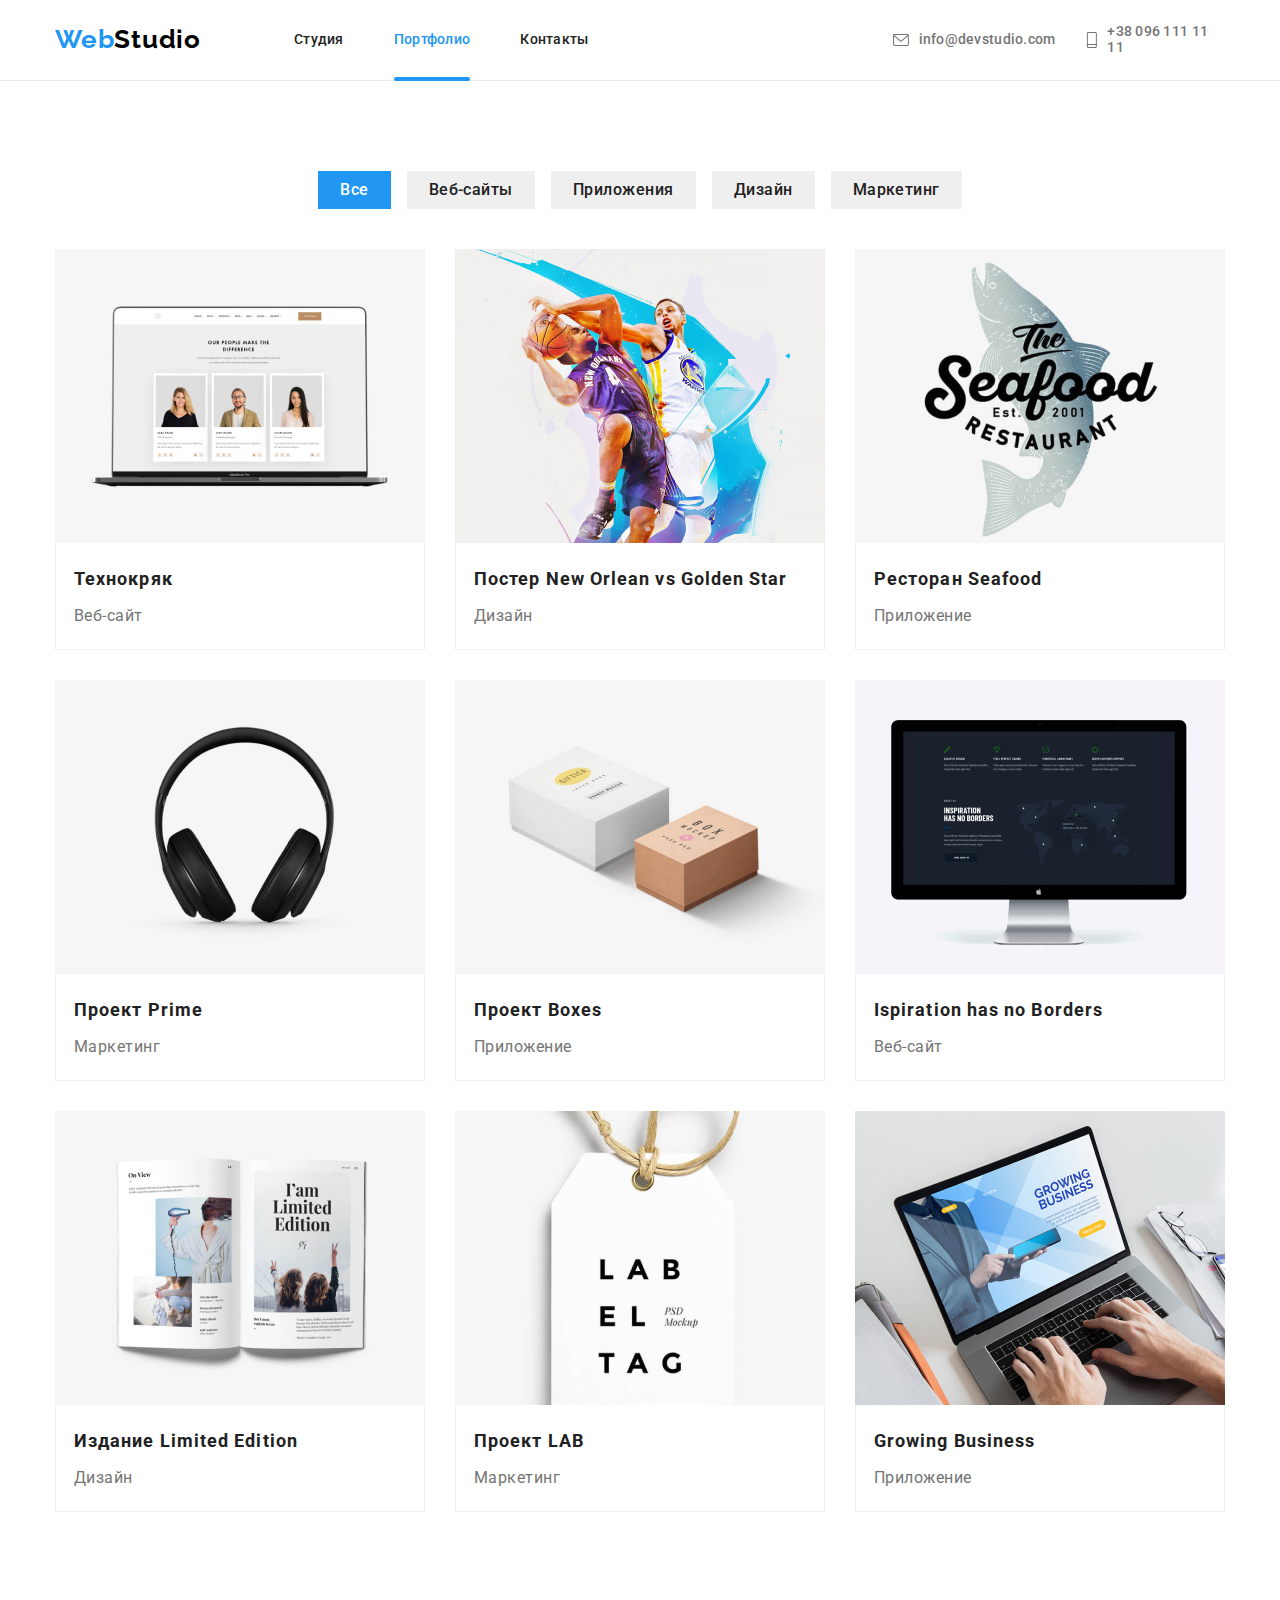
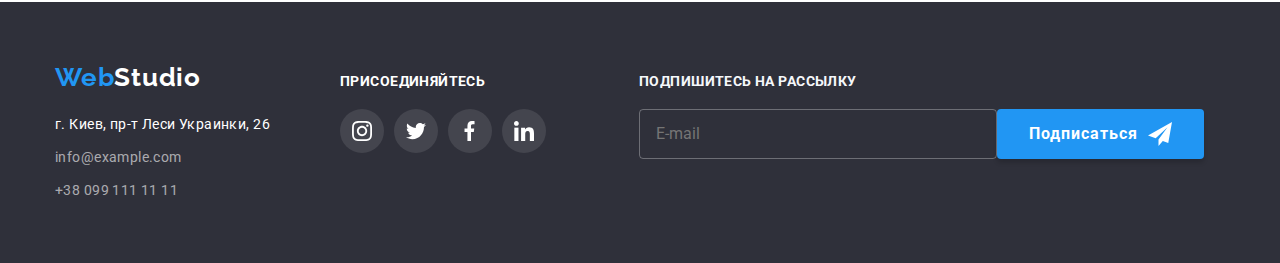
==== commit 410a4287: "1" ====
--- a/portfolio.html
+++ b/portfolio.html
@@ -10,229 +10,374 @@
     <link<link rel="preconnect" href="https://fonts.googleapis.com">
     <link rel="preconnect" href="https://fonts.gstatic.com" crossorigin>
     <link href="https://fonts.googleapis.com/css2?family=Raleway:wght@700&family=Roboto:wght@400;500;700;900&display=swap" rel="stylesheet">
-    <link rel="stylesheet" href="https://cdn.jsdelivr.net/npm/modern-normalize@1.1.0/modern-normalize.min.css">
-    <link rel="stylesheet" href="./css/styles.css">
+    <link rel="stylesheet" href="./css/main.min.css">
     </head>
 <body>
     <!--header-->
-    <header class="header-section section">
-        <div class="header-container container">
-            <nav class="navigation">
-                <a class="header-logo" lang="en" href="index.html"><span class="logo-accent">Web</span>Studio</a>
-                <ul class="navigation-list">
-                    <li class="navigation-item">
-                        <a class="link" href="index.html">Студия</a>
-                    </li>
-                    <li class="navigation-item">
-                        <a class="link current" href="portfolio.html">Портфолио</a>
-                    </li>
-                    <li class="navigation-item">
-                        <a class="link" href="#">Контакты</a>
+    <header class="header">
+        <div class="header__inner container">
+            <a class="header__logo" lang="en" href="index.html"><span class="header__logo-accent">Web</span>Studio</a>
+            <button class="header__button" type="button" data-menu-button aria-controls="mobile-container">
+                <svg width="40" height="40" aria-label="Переключатель мобильного меню">
+                    <use class="icon-menu-open" href="./images/icons.svg#icon-mobile-menu"></use>
+                    <use class="icon-menu-close" href="./images/icons.svg#icon-mobile-menu-close"></use>
+                </svg>
+            </button>
+            <div class="mobile-container" id="mobile-container" data-menu>
+                <nav class="header__navigation">
+                    <ul class="header__navigation-list">
+                        <li class="header__navigation-item">
+                            <a class="header__link" href="index.html">Студия</a>
+                        </li>
+                        <li class="header__navigation-item">
+                            <a class="header__link header__link--current" href="portfolio.html">Портфолио</a>
+                        </li>
+                        <li class="header__navigation-item">
+                            <a class="header__link" href="#">Контакты</a>
+                        </li>
+                    </ul>
+                </nav>
+                <ul class="header__navigation-contact">
+                    <li class="header__navigation-contact-item">
+                        <a class="header__contact" href="mailto:info@devstudio.com">
+                            <svg class="header__icon-contact" width="16px" height="12px" aria-hidden="true">
+                                <use href="./images/icons.svg#icon-mail"></use>
+                            </svg>
+                            info@devstudio.com
+                        </a>
+                    </li>
+                    <li class="header__navigation-contact-item">
+                        <a class="header__contact header__contact--size" href="tel:+380961111111">
+                            <svg class="header__icon-contact header__icon-contact--size" width="10px" height="16px"
+                                aria-hidden="true">
+                                <use href="./images/icons.svg#icon-smartphone"></use>
+                            </svg>
+                            +38 096 111 11 11
+                        </a>
                     </li>
                 </ul>
-            </nav>
-            <ul class="navigation-contact">
-                <li class="navigation-contact-item">
-                    <a class="contact" href="mailto:info@devstudio.com">
-                        <svg class="icon-contact" width="16px" height="12px" aria-hidden="true">
-                            <use href="./images/icons.svg#icon-mail"></use>
-                        </svg>
-                        info@devstudio.com
-                    </a>
-                </li>
-                <li class="navigation-contact-item">
-                    <a class="contact" href="tel:+380961111111">
-                        <svg class="icon-contact" width="10px" height="16px" aria-hidden="true">
-                            <use href="./images/icons.svg#icon-smartphone"></use>
-                        </svg>
-                        +38 096 111 11 11
-                    </a>
-                </li>
-            </ul>
-        </div>
+                <ul class="header__social-list">
+                    <li class="header__social-item">
+                        <a class="header__social-link" href="#">Twitter</a>
+                    </li>
+                    <li class="header__social-item">
+                        <a class="header__social-link" href="#">Instagram</a>
+                    </li>
+                    <li class="header__social-item">
+                        <a class="header__social-link" href="#">Facebook</a>
+                    </li>
+                    <li class="header__social-item">
+                        <a class="header__social-link" href="#">LinkedIn</a>
+                    </li>
+                </ul>
+            </div>
     </header>
     <!--main content-->
     <main>
-        <section>
+        <section class="portfolio section">
             <div class="container">
-                <ul class="button-list">
-                    <li class="button-item">
-                        <button class="portfolio-button" type="button">Все</button>
-                    </li>
-                    <li class="button-item">
-                        <button class="portfolio-button" type="button">Веб-сайты</button>
-                    </li>
-                    <li class="button-item">
-                        <button class="portfolio-button" type="button">Приложения</button>
-                    </li>
-                    <li class="button-item">
-                        <button class="portfolio-button" type="button">Дизайн</button>
-                    </li>
-                    <li class="button-item">
-                        <button class="portfolio-button" type="button">Маркетинг</button>
+                <ul class="portfolio__button-list">
+                    <li class="portfolio__button-item">
+                        <button class="portfolio__portfolio-button portfolio__portfolio-button--current" type="button">Все</button>
+                    </li>
+                    <li class="portfolio__button-item">
+                        <button class="portfolio__portfolio-button" type="button">Веб-сайты</button>
+                    </li>
+                    <li class="portfolio__button-item">
+                        <button class="portfolio__portfolio-button" type="button">Приложения</button>
+                    </li>
+                    <li class="portfolio__button-item">
+                        <button class="portfolio__portfolio-button" type="button">Дизайн</button>
+                    </li>
+                    <li class="portfolio__button-item">
+                        <button class="portfolio__portfolio-button" type="button">Маркетинг</button>
                     </li>
                 </ul>
-            </div>
-            <div class="container">
-                <ul class="portfolio-list">
-                    <li class="portfolio-section">
-                        <a class="portfolio-link" href="#">
-                            <div class="portfolio-thumb">
-                                <img width="370" src="./images/portfolio1.jpg" alt="Изображение веб-сайта">
-                                <div class="portfolio-overlay">
-                                    <p class="portfolio-about">
+                <ul class="portfolio__portfolio-list">
+                    <li class="portfolio__portfolio-section">
+                        <a class="portfolio__portfolio-link" href="#">
+                            <div class="portfolio__portfolio-thumb">
+                                <picture>
+                                    <source srcset="
+                                                      ./images/portfolio/project1-450.jpg 1x,
+                                                      ./images/portfolio/project1-900.jpg 2x
+                                                    " media="(max-width: 767px)" />
+                                    <source srcset="
+                                                      ./images/portfolio/project1-354.jpg 1x,
+                                                      ./images/portfolio/project1-708.jpg 2x
+                                                    " media="(max-width: 1199px)" />
+                                    <source srcset="
+                                                      ./images/portfolio/project1-370.jpg 1x,
+                                                      ./images/portfolio/project1-740.jpg 2x
+                                                    " media="(min-width: 1200px)" />
+                                    <img src="./images/portfolio/project1-450.jpg" alt="Веб сайт Технокряк" />
+                                </picture>
+                                <div class="portfolio__portfolio-overlay">
+                                    <p class="portfolio__portfolio-about">
                                         Ресурс предлагает комплексные предложения с разным уровнем функционала и сервисов. Все это позволит посетителю получить
                                         исчерпывающие сведения о компании или частном лице.
                                     </p>
                                 </div>
                             </div>
-                            <div class="portfolio-discription">
-                                <h3 class="portfolio-item">Технокряк</h3>
-                                <p class="portfolio-type">Веб-сайт</p>
+                            <div class="portfolio__portfolio-discription">
+                                <h3 class="portfolio__portfolio-item">Технокряк</h3>
+                                <p class="portfolio__portfolio-type">Веб-сайт</p>
                             </div>
                         </a>
                    </li>
-                    <li class="portfolio-section">
-                        <a class="portfolio-link" href="#">
-                            <div class="portfolio-thumb">
-                                <img width="370" src="./images/portfolio2.jpg" alt="Изображение постера">
-                                <div class="portfolio-overlay">
-                                    <p class="portfolio-about">
-                                        Ресурс предлагает комплексные предложения с разным уровнем функционала и сервисов. Все это позволит посетителю
-                                        получить
-                                        исчерпывающие сведения о компании или частном лице.
-                                    </p>
-                                </div>
-                            </div>
-                            <div class="portfolio-discription">
-                                <h3 class="portfolio-item">Постер New Orlean vs Golden Star</h3>
-                                <p class="portfolio-type">Дизайн</p>
+                    <li class="portfolio__portfolio-section">
+                        <a class="portfolio__portfolio-link" href="#">
+                            <div class="portfolio__portfolio-thumb">
+                                <picture>
+                                    <source srcset="
+                                                      ./images/portfolio/project2-450.jpg 1x,
+                                                      ./images/portfolio/project2-900.jpg 2x
+                                                    " media="(max-width: 767px)" />
+                                    <source srcset="
+                                                      ./images/portfolio/project2-354.jpg 1x,
+                                                      ./images/portfolio/project2-708.jpg 2x
+                                                    " media="(max-width: 1199px)" />
+                                    <source srcset="
+                                                      ./images/portfolio/project2-370.jpg 1x,
+                                                      ./images/portfolio/project2-740.jpg 2x
+                                                    " media="(min-width: 1200px)" />
+                                    <img src="./images/portfolio/project2-450.jpg" alt="Дизайн постера басскетбольного матча" />
+                                </picture>
+                                <div class="portfolio__portfolio-overlay">
+                                    <p class="portfolio__portfolio-about">
+                                        Ресурс предлагает комплексные предложения с разным уровнем функционала и сервисов. Все это позволит посетителю
+                                        получить
+                                        исчерпывающие сведения о компании или частном лице.
+                                    </p>
+                                </div>
+                            </div>
+                            <div class="portfolio__portfolio-discription">
+                                <h3 class="portfolio__portfolio-item">Постер New Orlean vs Golden Star</h3>
+                                <p class="portfolio__portfolio-type">Дизайн</p>
                             </div>
                         </a>                    
                     </li>
-                    <li class="portfolio-section">
-                        <a class="portfolio-link" href="#">
-                            <div class="portfolio-thumb">
-                                <img width="370" src="./images/portfolio3.jpg" alt="Изображение приложения">
-                                <div class="portfolio-overlay">
-                                    <p class="portfolio-about">
-                                        Ресурс предлагает комплексные предложения с разным уровнем функционала и сервисов. Все это позволит посетителю
-                                        получить
-                                        исчерпывающие сведения о компании или частном лице.
-                                    </p>
-                                </div>
-                            </div>
-                            <div class="portfolio-discription">
-                                <h3 class="portfolio-item">Ресторан Seafood</h3>
-                                <p class="portfolio-type">Приложение</p>
+                    <li class="portfolio__portfolio-section">
+                        <a class="portfolio__portfolio-link" href="#">
+                            <div class="portfolio__portfolio-thumb">
+                                <picture>
+                                    <source srcset="
+                                                      ./images/portfolio/project3-450.jpg 1x,
+                                                      ./images/portfolio/project3-900.jpg 2x
+                                                    " media="(max-width: 767px)" />
+                                    <source srcset="
+                                                      ./images/portfolio/project3-354.jpg 1x,
+                                                      ./images/portfolio/project3-708.jpg 2x
+                                                    " media="(max-width: 1199px)" />
+                                    <source srcset="
+                                                      ./images/portfolio/project3-370.jpg 1x,
+                                                      ./images/portfolio/project3-740.jpg 2x
+                                                    " media="(min-width: 1200px)" />
+                                    <img src="./images/portfolio/project3-450.jpg" alt="Приложение ресторана" />
+                                </picture>
+                                <div class="portfolio__portfolio-overlay">
+                                    <p class="portfolio__portfolio-about">
+                                        Ресурс предлагает комплексные предложения с разным уровнем функционала и сервисов. Все это позволит посетителю
+                                        получить
+                                        исчерпывающие сведения о компании или частном лице.
+                                    </p>
+                                </div>
+                            </div>
+                            <div class="portfolio__portfolio-discription">
+                                <h3 class="portfolio__portfolio-item">Ресторан Seafood</h3>
+                                <p class="portfolio__portfolio-type">Приложение</p>
                             </div>
                         </a>                     
                     </li>
-                    <li class="portfolio-section">
-                        <a class="portfolio-link" href="#">
-                            <div class="portfolio-thumb">
-                                <img width="370" src="./images/portfolio4.jpg" alt="Изображение проекта">
-                                <div class="portfolio-overlay">
-                                    <p class="portfolio-about">
-                                        Ресурс предлагает комплексные предложения с разным уровнем функционала и сервисов. Все это позволит посетителю
-                                        получить
-                                        исчерпывающие сведения о компании или частном лице.
-                                    </p>
-                                </div>
-                            </div>
-                            <div class="portfolio-discription">
-                                <h3 class="portfolio-item">Проект Prime</h3>
-                                <p class="portfolio-type">Маркетинг</p>
+                    <li class="portfolio__portfolio-section">
+                        <a class="portfolio__portfolio-link" href="#">
+                            <div class="portfolio__portfolio-thumb">
+                                <picture>
+                                    <source srcset="
+                                                      ./images/portfolio/project4-450.jpg 1x,
+                                                      ./images/portfolio/project4-900.jpg 2x
+                                                    " media="(max-width: 767px)" />
+                                    <source srcset="
+                                                      ./images/portfolio/project4-354.jpg 1x,
+                                                      ./images/portfolio/project4-708.jpg 2x
+                                                    " media="(max-width: 1199px)" />
+                                    <source srcset="
+                                                      ./images/portfolio/project4-370.jpg 1x,
+                                                      ./images/portfolio/project4-740.jpg 2x
+                                                    " media="(min-width: 1200px)" />
+                                    <img src="./images/portfolio/project4-450.jpg" alt="Маркетинг проект" />
+                                </picture>
+                                <div class="portfolio__portfolio-overlay">
+                                    <p class="portfolio__portfolio-about">
+                                        Ресурс предлагает комплексные предложения с разным уровнем функционала и сервисов. Все это позволит посетителю
+                                        получить
+                                        исчерпывающие сведения о компании или частном лице.
+                                    </p>
+                                </div>
+                            </div>
+                            <div class="portfolio__portfolio-discription">
+                                <h3 class="portfolio__portfolio-item">Проект Prime</h3>
+                                <p class="portfolio__portfolio-type">Маркетинг</p>
                             </div>
                         </a>                        
                     </li>
-                    <li class="portfolio-section">
-                        <a class="portfolio-link" href="#">
-                            <div class="portfolio-thumb">
-                                <img width="370" src="./images/portfolio5.jpg" alt="Изображение приложения">
-                                <div class="portfolio-overlay">
-                                    <p class="portfolio-about">
-                                        Ресурс предлагает комплексные предложения с разным уровнем функционала и сервисов. Все это позволит посетителю
-                                        получить
-                                        исчерпывающие сведения о компании или частном лице.
-                                    </p>
-                                </div>
-                            </div>
-                            <div class="portfolio-discription">
-                                <h3 class="portfolio-item">Проект Boxes</h3>
-                                <p class="portfolio-type">Приложение</p>
+                    <li class="portfolio__portfolio-section">
+                        <a class="portfolio__portfolio-link" href="#">
+                            <div class="portfolio__portfolio-thumb">
+                                <picture>
+                                    <source srcset="
+                                                      ./images/portfolio/project5-450.jpg 1x,
+                                                      ./images/portfolio/project5-900.jpg 2x
+                                                    " media="(max-width: 767px)" />
+                                    <source srcset="
+                                                      ./images/portfolio/project5-354.jpg 1x,
+                                                      ./images/portfolio/project5-708.jpg 2x
+                                                    " media="(max-width: 1199px)" />
+                                    <source srcset="
+                                                      ./images/portfolio/project5-370.jpg 1x,
+                                                      ./images/portfolio/project5-740.jpg 2x
+                                                    " media="(min-width: 1200px)" />
+                                    <img src="./images/portfolio/project5-450.jpg" alt="Приложение ресторана" />
+                                </picture>
+                                <div class="portfolio__portfolio-overlay">
+                                    <p class="portfolio__portfolio-about">
+                                        Ресурс предлагает комплексные предложения с разным уровнем функционала и сервисов. Все это позволит посетителю
+                                        получить
+                                        исчерпывающие сведения о компании или частном лице.
+                                    </p>
+                                </div>
+                            </div>
+                            <div class="portfolio__portfolio-discription">
+                                <h3 class="portfolio__portfolio-item">Проект Boxes</h3>
+                                <p class="portfolio__portfolio-type">Приложение</p>
                             </div>
                         </a>                       
                     </li>
-                    <li class="portfolio-section">
-                        <a class="portfolio-link" href="#">
-                            <div class="portfolio-thumb">
-                                <img width="370" src="./images/portfolio6.jpg" alt="Изображение веб-сайта">
-                                <div class="portfolio-overlay">
-                                    <p class="portfolio-about">
-                                        Ресурс предлагает комплексные предложения с разным уровнем функционала и сервисов. Все это позволит посетителю
-                                        получить
-                                        исчерпывающие сведения о компании или частном лице.
-                                    </p>
-                                </div>
-                            </div>
-                            <div class="portfolio-discription">
-                                <h3 class="portfolio-item">Ispiration has no Borders</h3>
-                                <p class="portfolio-type">Веб-сайт</p>
+                    <li class="portfolio__portfolio-section">
+                        <a class="portfolio__portfolio-link" href="#">
+                            <div class="portfolio__portfolio-thumb">
+                                <picture>
+                                    <source srcset="
+                                                      ./images/portfolio/project6-450.jpg 1x,
+                                                      ./images/portfolio/project6-900.jpg 2x
+                                                    " media="(max-width: 767px)" />
+                                    <source srcset="
+                                                      ./images/portfolio/project6-354.jpg 1x,
+                                                      ./images/portfolio/project6-708.jpg 2x
+                                                    " media="(max-width: 1199px)" />
+                                    <source srcset="
+                                                      ./images/portfolio/project6-370.jpg 1x,
+                                                      ./images/portfolio/project6-740.jpg 2x
+                                                    " media="(min-width: 1200px)" />
+                                    <img src="./images/portfolio/project6-450.jpg" alt="Приложение ресторана" />
+                                </picture>
+                                <div class="portfolio__portfolio-overlay">
+                                    <p class="portfolio__portfolio-about">
+                                        Ресурс предлагает комплексные предложения с разным уровнем функционала и сервисов. Все это позволит посетителю
+                                        получить
+                                        исчерпывающие сведения о компании или частном лице.
+                                    </p>
+                                </div>
+                            </div>
+                            <div class="portfolio__portfolio-discription">
+                                <h3 class="portfolio__portfolio-item">Ispiration has no Borders</h3>
+                                <p class="portfolio__portfolio-type">Веб-сайт</p>
                             </div>
                         </a>                      
                     </li>
-                    <li class="portfolio-section">
-                        <a class="portfolio-link" href="#">
-                            <div class="portfolio-thumb">
-                                <img width="370" src="./images/portfolio7.jpg" alt="Изображение издания">
-                                <div class="portfolio-overlay">
-                                    <p class="portfolio-about">
-                                        Ресурс предлагает комплексные предложения с разным уровнем функционала и сервисов. Все это позволит посетителю
-                                        получить
-                                        исчерпывающие сведения о компании или частном лице.
-                                    </p>
-                                </div>
-                            </div>
-                            <div class="portfolio-discription">
-                                <h3 class="portfolio-item">Издание Limited Edition</h3>
-                                <p class="portfolio-type">Дизайн</p>
+                    <li class="portfolio__portfolio-section">
+                        <a class="portfolio__portfolio-link" href="#">
+                            <div class="portfolio__portfolio-thumb">
+                                <picture>
+                                    <source srcset="
+                                                      ./images/portfolio/project7-450.jpg 1x,
+                                                      ./images/portfolio/project7-900.jpg 2x
+                                                    " media="(max-width: 767px)" />
+                                    <source srcset="
+                                                      ./images/portfolio/project7-354.jpg 1x,
+                                                      ./images/portfolio/project7-708.jpg 2x
+                                                    " media="(max-width: 1199px)" />
+                                    <source srcset="
+                                                      ./images/portfolio/project7-370.jpg 1x,
+                                                      ./images/portfolio/project7-740.jpg 2x
+                                                    " media="(min-width: 1200px)" />
+                                    <img src="./images/portfolio/project7-450.jpg" alt="Приложение ресторана" />
+                                </picture>
+                                <div class="portfolio__portfolio-overlay">
+                                    <p class="portfolio__portfolio-about">
+                                        Ресурс предлагает комплексные предложения с разным уровнем функционала и сервисов. Все это позволит посетителю
+                                        получить
+                                        исчерпывающие сведения о компании или частном лице.
+                                    </p>
+                                </div>
+                            </div>
+                            <div class="portfolio__portfolio-discription">
+                                <h3 class="portfolio__portfolio-item">Издание Limited Edition</h3>
+                                <p class="portfolio__portfolio-type">Дизайн</p>
                             </div>
                         </a>                      
                     </li>
-                    <li class="portfolio-section">
-                        <a class="portfolio-link" href="#">
-                            <div class="portfolio-thumb">
-                                <img width="370" src="./images/portfolio8.jpg" alt="Изображение проекта">
-                                <div class="portfolio-overlay">
-                                    <p class="portfolio-about">
-                                        Ресурс предлагает комплексные предложения с разным уровнем функционала и сервисов. Все это позволит посетителю
-                                        получить
-                                        исчерпывающие сведения о компании или частном лице.
-                                    </p>
-                                </div>
-                            </div>
-                            <div class="portfolio-discription">
-                                <h3 class="portfolio-item">Проект LAB</h3>
-                                <p class="portfolio-type">Маркетинг</p>
+                    <li class="portfolio__portfolio-section">
+                        <a class="portfolio__portfolio-link" href="#">
+                            <div class="portfolio__portfolio-thumb">
+                                <picture>
+                                    <source srcset="
+                                                      ./images/portfolio/project8-450.jpg 1x,
+                                                      ./images/portfolio/project8-900.jpg 2x
+                                                    " media="(max-width: 767px)" />
+                                    <source srcset="
+                                                      ./images/portfolio/project8-354.jpg 1x,
+                                                      ./images/portfolio/project8-708.jpg 2x
+                                                    " media="(max-width: 1199px)" />
+                                    <source srcset="
+                                                      ./images/portfolio/project8-370.jpg 1x,
+                                                      ./images/portfolio/project8-740.jpg 2x
+                                                    " media="(min-width: 1200px)" />
+                                    <img src="./images/portfolio/project8-450.jpg" alt="Приложение ресторана" />
+                                </picture>
+                                <div class="portfolio__portfolio-overlay">
+                                    <p class="portfolio__portfolio-about">
+                                        Ресурс предлагает комплексные предложения с разным уровнем функционала и сервисов. Все это позволит посетителю
+                                        получить
+                                        исчерпывающие сведения о компании или частном лице.
+                                    </p>
+                                </div>
+                            </div>
+                            <div class="portfolio__portfolio-discription">
+                                <h3 class="portfolio__portfolio-item">Проект LAB</h3>
+                                <p class="portfolio__portfolio-type">Маркетинг</p>
                             </div>
                         </a>                   
                     </li>
-                    <li class="portfolio-section">
-                        <a class="portfolio-link" href="#">
-                            <div class="portfolio-thumb">
-                                <img width="370" src="./images/portfolio9.jpg" alt="Изображение приложения">
-                                <div class="portfolio-overlay">
-                                    <p class="portfolio-about">
-                                        Ресурс предлагает комплексные предложения с разным уровнем функционала и сервисов. Все это позволит посетителю
-                                        получить
-                                        исчерпывающие сведения о компании или частном лице.
-                                    </p>
-                                </div>
-                            </div>
-                            <div class="portfolio-discription">
-                                <h3 class="portfolio-item">Growing Business</h3>
-                                <p class="portfolio-type">Приложение</p>
+                    <li class="portfolio__portfolio-section">
+                        <a class="portfolio__portfolio-link" href="#">
+                            <div class="portfolio__portfolio-thumb">
+                                <picture>
+                                    <source srcset="
+                                                      ./images/portfolio/project9-450.jpg 1x,
+                                                      ./images/portfolio/project9-900.jpg 2x
+                                                    " media="(max-width: 767px)" />
+                                    <source srcset="
+                                                      ./images/portfolio/project9-354.jpg 1x,
+                                                      ./images/portfolio/project9-708.jpg 2x
+                                                    " media="(max-width: 1199px)" />
+                                    <source srcset="
+                                                      ./images/portfolio/project9-370.jpg 1x,
+                                                      ./images/portfolio/project9-740.jpg 2x
+                                                    " media="(min-width: 1200px)" />
+                                    <img src="./images/portfolio/project9-450.jpg" alt="Приложение ресторана" />
+                                </picture>
+                                <div class="portfolio__portfolio-overlay">
+                                    <p class="portfolio__portfolio-about">
+                                        Ресурс предлагает комплексные предложения с разным уровнем функционала и сервисов. Все это позволит посетителю
+                                        получить
+                                        исчерпывающие сведения о компании или частном лице.
+                                    </p>
+                                </div>
+                            </div>
+                            <div class="portfolio__portfolio-discription">
+                                <h3 class="portfolio__portfolio-item">Growing Business</h3>
+                                <p class="portfolio__portfolio-type">Приложение</p>
                             </div>
                         </a>                       
                     </li>
@@ -243,66 +388,72 @@
     <!--footer-->
     <footer>
         <div class="container">
-            <div>
-                <a class="footer-logo" lang="en" href="index.html"><span class="logo-accent">Web</span>Studio</a>
-                <address class="location">г. Киев, пр-т Леси Украинки, 26</address>
-                <ul class="footer-contact-list">
-                    <li class="footer-contact-item">
-                        <a class="contact-footer" href="mailto:info@example.com">info@example.com</a>
-                    </li>
-                    <li class="footer-contact-item">
-                        <a class="contact-footer" href="tel:+380991111111">+38 099 111 11 11</a>
-                    </li>
-                </ul>
-                </address>
-            </div>
-            <div class="container-footer-icons">
-                <h3>Присоединяйтесь</h3>
-                <ul class="footer-icons-list">
-                    <li class="footer-social-icons">
-                        <a href="#" class="footer-social-link">
-                            <svg class="footer-social-icon">
-                                <use href="./images/icons.svg#icon-instagram" width="20px" height="20px"></use>
-                            </svg>
-                        </a>
-                    </li>
-                    <li class="footer-social-icons">
-                        <a href="#" class="footer-social-link">
-                            <svg class="footer-social-icon">
-                                <use href="./images/icons.svg#icon-twitter" width="20px" height="20px"></use>
-                            </svg>
-                        </a>
-                    </li>
-                    <li class="footer-social-icons">
-                        <a href="#" class="footer-social-link">
-                            <svg class="footer-social-icon">
-                                <use href="./images/icons.svg#icon-facebook" width="20px" height="20px"></use>
-                            </svg>
-                        </a>
-                    </li>
-                    <li class="footer-social-icons">
-                        <a href="#" class="footer-social-link">
-                            <svg class="footer-social-icon">
-                                <use href="./images/icons.svg#icon-linkedin" width="20px" height="20px"></use>
-                            </svg>
-                        </a>
-                    </li>
-                </ul>
-            </div>
-            <div class="container-footer-icons">
-                <form class="footer-join">
-                    <label for="footer-join-email" class="footer-join-label">Подпишитесь на рассылку</label>
-                    <div class="footer-join-field">
-                        <input type="email" class="footer-join-input" name="footer-join-email" placeholder="E-mail" />
-                        <button class="footer-join-submit" type="submit">Подписаться
-                            <svg class="footer-join-icon" width="24" height="24">
+            <div class="footer__inner">
+                <div class="footer__container-contacts">
+                    <a class="footer__footer-logo" lang="en" href="index.html"><span
+                            class="footer__logo-accent">Web</span>Studio</a>
+                    <address class="footer__location">г. Киев, пр-т Леси Украинки, 26</address>
+                    <ul class="footer__footer-contact-list">
+                        <li class="footer__footer-contact-item">
+                            <a class="footer__contact-footer" href="mailto:info@example.com">info@example.com</a>
+                        </li>
+                        <li class="footer__footer-contact-item">
+                            <a class="footer__contact-footer" href="tel:+380991111111">+38 099 111 11 11</a>
+                        </li>
+                    </ul>
+                    </address>
+                </div>
+                <div class="footer__container-footer-icons">
+                    <h3>Присоединяйтесь</h3>
+                    <ul class="footer__footer-icons-list">
+                        <li class="footer__footer-social-icons">
+                            <a href="#" class="footer__footer-social-link">
+                                <svg class="footer__footer-social-icon">
+                                    <use href="./images/icons.svg#icon-instagram" width="20px" height="20px"></use>
+                                </svg>
+                            </a>
+                        </li>
+                        <li class="footer__footer-social-icons">
+                            <a href="#" class="footer__footer-social-link">
+                                <svg class="footer__footer-social-icon">
+                                    <use href="./images/icons.svg#icon-twitter" width="20px" height="20px"></use>
+                                </svg>
+                            </a>
+                        </li>
+                        <li class="footer__footer-social-icons">
+                            <a href="#" class="footer__footer-social-link">
+                                <svg class="footer__footer-social-icon">
+                                    <use href="./images/icons.svg#icon-facebook" width="20px" height="20px"></use>
+                                </svg>
+                            </a>
+                        </li>
+                        <li class="footer__footer-social-icons">
+                            <a href="#" class="footer__footer-social-link">
+                                <svg class="footer__footer-social-icon">
+                                    <use href="./images/icons.svg#icon-linkedin" width="20px" height="20px"></use>
+                                </svg>
+                            </a>
+                        </li>
+                    </ul>
+                </div>
+                <div>
+                    <form class="footer__footer-join" autocomplete="on" novalidate>
+                        <div class="footer__footer-join-field">
+                            <label for="footer__footer-join-email" class="footer__footer-join-label">Подпишитесь на
+                                рассылку</label>
+                            <input type="email" class="footer__footer-join-input" name="footer__footer-join-email"
+                                placeholder="E-mail" />
+                        </div>
+                        <button class="footer__footer-join-submit" type="submit">Подписаться
+                            <svg class="footer__footer-join-icon" width="24" height="24">
                                 <use href="./images/icons.svg#icon-subscribe"></use>
                             </svg>
                         </button>
-                    </div>
-                </form>
+                    </form>
+                </div>
             </div>
         </div>
     </footer>
+    <script src="./js/mobile-menu.js"></script>
 </body>
 </html>--- a/css/main.min.css
+++ b/css/main.min.css
@@ -0,0 +1 @@
+/*! modern-normalize v1.1.0 | MIT License | https://github.com/sindresorhus/modern-normalize */*,::before,::after{-webkit-box-sizing:border-box;box-sizing:border-box}html{line-height:1.15;-webkit-text-size-adjust:100%;-moz-tab-size:4;-o-tab-size:4;tab-size:4}body{margin:0;font-family:system-ui,-apple-system,"Segoe UI",Roboto,Helvetica,Arial,sans-serif,"Apple Color Emoji","Segoe UI Emoji"}hr{height:0;color:inherit}abbr[title]{-webkit-text-decoration:underline dotted;text-decoration:underline dotted}b,strong{font-weight:bolder}code,kbd,samp,pre{font-family:ui-monospace,SFMono-Regular,Consolas,"Liberation Mono",Menlo,monospace;font-size:1em}small{font-size:80%}sub,sup{font-size:75%;line-height:0;position:relative;vertical-align:baseline}sub{bottom:-0.25em}sup{top:-0.5em}table{text-indent:0;border-color:inherit}button,input,optgroup,select,textarea{font-family:inherit;font-size:100%;line-height:1.15;margin:0}button,select{text-transform:none}button,[type=button],[type=reset],[type=submit]{-webkit-appearance:button}::-moz-focus-inner{border-style:none;padding:0}:-moz-focusring{outline:1px dotted ButtonText}:-moz-ui-invalid{box-shadow:none}legend{padding:0}progress{vertical-align:baseline}::-webkit-inner-spin-button,::-webkit-outer-spin-button{height:auto}[type=search]{-webkit-appearance:textfield;outline-offset:-2px}::-webkit-search-decoration{-webkit-appearance:none}::-webkit-file-upload-button{-webkit-appearance:button;font:inherit}summary{display:list-item}body{background-color:#fff;font-family:"Roboto","Verdana","Tahoma",sans-serif;color:#757575;margin:0}:root{--name-color: #212121;--hover-color: #2196f3;--animation: cubic-bezier(0.4, 0, 0.2, 1)}ul{list-style:none;padding-left:0;margin-top:0;margin-bottom:0}h1,h2,h3,h4,h5,h6,p,a{margin-top:0;margin-bottom:0;text-decoration:none}.section{padding-bottom:90px;padding-top:90px}@media screen and (max-width: 1199px){.section{padding-bottom:60px;padding-top:60px}}*:focus-visible{outline:none}.container{margin-left:auto;margin-right:auto;padding-left:15px;padding-right:15px}@media screen and (min-width: 480px){.container{width:480px}}@media screen and (min-width: 768px){.container{width:768px}}@media screen and (min-width: 1200px){.container{width:1200px}}@media screen and (max-width: 479px){.mobile-container{padding:34px 30px}}@media screen and (max-width: 767px){.mobile-container{display:none;position:absolute;top:0;left:0;width:100%;background-color:#fff;text-align:center;padding:48px 40px;z-index:900}}@media screen and (min-width: 768px){.mobile-container{display:-webkit-box;display:-ms-flexbox;display:flex;gap:84px}}@media screen and (min-width: 1200px){.mobile-container{gap:304px}}.mobile-container.is-open{display:block}img{display:block;max-width:100%;height:auto}.header__logo{font-family:"Raleway","Verdana","Tahoma",sans-serif;font-weight:700;font-size:26px;line-height:1.19;letter-spacing:.03em;color:#000}@media screen and (min-width: 1200px){.header__logo{font-size:26px;line-height:1.2}}.header__logo-accent,.footer__logo-accent{color:var(--hover-color)}.footer__footer-logo{color:#fff;margin-bottom:20px;font-family:"Raleway","Verdana","Tahoma",sans-serif;font-weight:700;font-size:26px;line-height:1.19;letter-spacing:.03em;display:block}@media screen and (min-width: 1200px){.footer__footer-logo{font-size:26px;line-height:1.2}}.header{padding-top:0px;padding-bottom:0px;border-bottom:1px solid #ececec;position:relative}.header__inner{display:-webkit-box;display:-ms-flexbox;display:flex;-webkit-box-align:center;-ms-flex-align:center;align-items:center;min-height:60px}@media screen and (max-width: 767px){.header__inner{width:100%;-webkit-box-pack:justify;-ms-flex-pack:justify;justify-content:space-between}}.header__button{display:-webkit-inline-box;display:-ms-inline-flexbox;display:inline-flex;margin:0;padding:0;border:none;background-color:rgba(0,0,0,0);cursor:pointer;z-index:990}@media screen and (min-width: 768px){.header__button{display:none}}.header__button:hover .icon-menu-close,.header__button:hover .icon-menu-open{fill:var(--hover-color)}.header__button .icon-menu-close{display:none}.header__button.is-open .icon-menu-close{display:block}.header__button.is-open .icon-menu-open{display:none}@media screen and (max-width: 767px){.header__navigation{margin-bottom:306px}}@media screen and (min-width: 767px){.header__navigation{margin-left:88px;margin-bottom:0px}}@media screen and (min-width: 1200px){.header__navigation{margin-left:93px;margin-bottom:0px}}.header__navigation-contact{display:-webkit-box;display:-ms-flexbox;display:flex;-webkit-box-orient:vertical;-webkit-box-direction:reverse;-ms-flex-direction:column-reverse;flex-direction:column-reverse}@media screen and (max-width: 767px){.header__navigation-contact{margin-bottom:64px}}@media screen and (min-width: 768px){.header__navigation-contact{-webkit-box-orient:vertical;-webkit-box-direction:normal;-ms-flex-direction:column;flex-direction:column;-webkit-box-pack:center;-ms-flex-pack:center;justify-content:center}}@media screen and (min-width: 1200px){.header__navigation-contact{display:-webkit-box;display:-ms-flexbox;display:flex;-webkit-box-orient:horizontal;-webkit-box-direction:normal;-ms-flex-direction:row;flex-direction:row;gap:30px;-webkit-box-align:center;-ms-flex-align:center;align-items:center}}.header__navigation-list{display:-webkit-box;display:-ms-flexbox;display:flex;-webkit-box-orient:vertical;-webkit-box-direction:normal;-ms-flex-direction:column;flex-direction:column;-webkit-box-align:start;-ms-flex-align:start;align-items:flex-start;gap:32px}@media screen and (min-width: 768px){.header__navigation-list{-webkit-box-orient:horizontal;-webkit-box-direction:normal;-ms-flex-direction:row;flex-direction:row;gap:50px}}.header__navigation-item{display:inline-block}.header__link{font-style:normal;font-weight:500;font-size:40px;line-height:1.17;letter-spacing:.02em;text-decoration:none;padding:16px 0px;-webkit-transition-property:color;transition-property:color;-webkit-transition-duration:250ms;transition-duration:250ms;-webkit-transition-timing-function:var(--animation);transition-timing-function:var(--animation);color:#212121}@media screen and (min-width: 768px){.header__link{display:block;position:relative;padding-top:32px;padding-bottom:32px;font-size:14px;line-height:1.14}.header__link--current::after{content:" ";display:block;height:4px;border-radius:2px;background-color:var(--hover-color);position:absolute;bottom:-1px;width:100%}}.header__link--current{color:var(--hover-color)}.current::after{opacity:1;border-radius:4px}.header__link:hover,.header__contact:hover,.header__link:focus,.header__contact:focus,.current{color:var(--hover-color)}.header__contact{font-weight:500;font-size:24px;line-height:1.14;letter-spacing:.02em;color:#757575;padding:16px 0px;display:-webkit-box;display:-ms-flexbox;display:flex;-webkit-box-align:center;-ms-flex-align:center;align-items:center;-webkit-transition-property:color;transition-property:color;-webkit-transition-duration:250ms;transition-duration:250ms;-webkit-transition-timing-function:var(--animation);transition-timing-function:var(--animation)}.header__contact:hover .header__icon-contact,.header__contact:focus .header__icon-contact{fill:var(--hover-color)}@media screen and (min-width: 768px){.header__contact{line-height:1.14;font-size:12px;padding:5px 0px}}@media screen and (min-width: 1200px){.header__contact{font-size:14px}}.header__contact--size{font-size:34px}@media screen and (max-width: 377px){.header__contact--size{font-size:24px}}@media screen and (min-width: 768px){.header__contact--size{font-size:12px}}@media screen and (min-width: 1200px){.header__contact--size{font-size:14px}}.header__icon-contact{display:none}@media screen and (min-width: 768px){.header__icon-contact{display:block;fill:currentColor;margin-right:8px;width:14px;height:10px}}@media screen and (min-width: 1200px){.header__icon-contact{margin-right:10px;width:16px;height:12px}}@media screen and (min-width: 768px){.header__icon-contact--size{width:10px;height:14px}}@media screen and (min-width: 1200px){.header__icon-contact--size{width:12px;height:16px}}.header__mobile-menu-open{display:-webkit-box;display:-ms-flexbox;display:flex;margin:0 auto;padding:0;border-color:rgba(0,0,0,0);background-color:rgba(0,0,0,0);-webkit-transition:color 250ms cubic-bezier(0.4, 0, 0.2, 1);transition:color 250ms cubic-bezier(0.4, 0, 0.2, 1);z-index:99}.header__social-list{display:-webkit-box;display:-ms-flexbox;display:flex}@media screen and (max-width: 377px){.header__social-list{-ms-flex-wrap:wrap;flex-wrap:wrap;row-gap:10px}}@media screen and (min-width: 768px){.header__social-list{display:none}}.header__social-item:not(:last-child){border-right:1px solid rgba(33,33,33,.2);margin-right:10px}.header__social-link{padding-right:10px;text-decoration:none;color:var(--hover-color)}.main-section{margin-left:auto;margin-right:auto;padding-top:118px;padding-bottom:118px;text-align:center;background-image:-webkit-gradient(linear, left top, right top, from(rgba(47, 48, 58, 0.4)), to(rgba(47, 48, 58, 0.4))),url("../images/main-section/mobile-banner.jpg");background-image:linear-gradient(to right, rgba(47, 48, 58, 0.4), rgba(47, 48, 58, 0.4)),url("../images/main-section/mobile-banner.jpg");background-repeat:no-repeat;background-size:cover;background-position:center;background-color:#2f303a}@media screen and (min-device-pixel-ratio: 2),screen and (-webkit-min-device-pixel-ratio: 2),screen and (min-resolution: 192dpi),screen and (min-resolution: 2dppx){.main-section{background-image:-webkit-gradient(linear, left top, right top, from(rgba(47, 48, 58, 0.4)), to(rgba(47, 48, 58, 0.4))),url("../images/main-section/mobile-banner@2x.jpg");background-image:linear-gradient(to right, rgba(47, 48, 58, 0.4), rgba(47, 48, 58, 0.4)),url("../images/main-section/mobile-banner@2x.jpg")}}@media screen and (min-width: 576px){.main-section{background-image:-webkit-gradient(linear, left top, right top, from(rgba(47, 48, 58, 0.4)), to(rgba(47, 48, 58, 0.4))),url("../images/main-section/tablet-banner.jpg");background-image:linear-gradient(to right, rgba(47, 48, 58, 0.4), rgba(47, 48, 58, 0.4)),url("../images/main-section/tablet-banner.jpg")}}@media screen and (min-width: 576px)and (min-device-pixel-ratio: 2),screen and (min-width: 576px)and (-webkit-min-device-pixel-ratio: 2),screen and (min-width: 576px)and (min-resolution: 192dpi),screen and (min-width: 576px)and (min-resolution: 2dppx){.main-section{background-image:-webkit-gradient(linear, left top, right top, from(rgba(47, 48, 58, 0.4)), to(rgba(47, 48, 58, 0.4))),url("../images/main-section/tablet-banner@2x.jpg");background-image:linear-gradient(to right, rgba(47, 48, 58, 0.4), rgba(47, 48, 58, 0.4)),url("../images/main-section/tablet-banner@2x.jpg")}}@media screen and (min-width: 1200px){.main-section{padding-top:200px;padding-bottom:200px;max-width:1600px;background-image:-webkit-gradient(linear, left top, right top, from(rgba(47, 48, 58, 0.4)), to(rgba(47, 48, 58, 0.4))),url("../images/main-section/desktop-banner.jpg");background-image:linear-gradient(to right, rgba(47, 48, 58, 0.4), rgba(47, 48, 58, 0.4)),url("../images/main-section/desktop-banner.jpg")}}@media screen and (min-width: 1200px)and (min-device-pixel-ratio: 2),screen and (min-width: 1200px)and (-webkit-min-device-pixel-ratio: 2),screen and (min-width: 1200px)and (min-resolution: 192dpi),screen and (min-width: 1200px)and (min-resolution: 2dppx){.main-section{background-image:-webkit-gradient(linear, left top, right top, from(rgba(47, 48, 58, 0.4)), to(rgba(47, 48, 58, 0.4))),url("../images/main-section/desktop-banner@2x.jpg");background-image:linear-gradient(to right, rgba(47, 48, 58, 0.4), rgba(47, 48, 58, 0.4)),url("../images/main-section/desktop-banner@2x.jpg")}}.main-section__main-text{margin-bottom:30px;font-weight:900;font-size:44px;line-height:1.36;letter-spacing:.06em;text-transform:uppercase;color:#fff}@media screen and (max-width: 1199px){.main-section__main-text{font-size:26px;line-height:1.61}}.main-section__button-service{background-color:var(--hover-color);font-family:inherit;color:#fff;font-weight:700;font-size:16px;line-height:1.87;letter-spacing:.06em;text-align:center;-webkit-box-shadow:0px 4px 4px rgba(0,0,0,.15);box-shadow:0px 4px 4px rgba(0,0,0,.15);border-radius:4px;border-color:rgba(0,0,0,0);padding:10px 32px;min-width:200px;cursor:pointer}.advantages-section{margin:auto}@media screen and (min-width: 768px){.advantages-section__advantages-list{display:-webkit-box;display:-ms-flexbox;display:flex;-ms-flex-wrap:wrap;flex-wrap:wrap;margin:-15px}}@media screen and (min-width: 768px){.advantages-section__advantages-item{width:calc((100% - 60px)/2);margin:15px}}@media screen and (min-width: 1200px){.advantages-section__advantages-item{width:calc((100% - 120px)/4);margin:15px}}@media screen and (max-width: 767px){.advantages-section__advantages-item:not(:last-child){margin-bottom:30px}}.advantages-section__advantages-item:last-child{margin-right:0px}.advantages-section__icon-container{display:-webkit-box;display:-ms-flexbox;display:flex;-webkit-box-align:center;-ms-flex-align:center;align-items:center;-webkit-box-pack:center;-ms-flex-pack:center;justify-content:center;margin-bottom:30px;border-radius:4px;height:120px;background-color:#f5f4fa}.advantages-section__advantage-icon{width:70px;height:70px}.advantages-section__advantages{font-weight:700;font-size:14px;line-height:1.14;letter-spacing:.03em;text-transform:uppercase;color:var(--name-color);margin-bottom:10px}@media screen and (max-width: 767px){.advantages-section__advantages{text-align:center}}.advantages-section__advantages-text{font-size:14px;line-height:1.71;letter-spacing:.03em}.visual-section{padding-top:0}.visual-section__section-item{font-weight:700;font-size:36px;line-height:1.17;text-align:center;letter-spacing:.03em;color:var(--name-color);margin-bottom:50px;margin-top:0}.visual-section__visual-list{display:-webkit-box;display:-ms-flexbox;display:flex}.visual-section__visual-item{position:relative;display:block}.visual-section__visual-item:not(:last-child){margin-right:30px}.visual-section__name-work{font-family:"Roboto";font-style:normal;font-weight:700;font-size:14px;line-height:16px;text-align:center;letter-spacing:.03em;text-transform:uppercase;color:#fff;position:absolute;background:rgba(47,48,58,.8);bottom:0;left:0;right:0;height:70px;padding-top:27px}@media(max-width: 767px){.reviews{display:none}}.section-team{background-color:#f5f7fa}.section-team__section-item{margin-bottom:50px;font-size:36px;line-height:1.17;text-align:center;letter-spacing:.03em;color:#212121}@media screen and (max-width: 1199px){.section-team__section-item{margin-bottom:30px;font-size:28px}}.section-team__team-list{display:-webkit-box;display:-ms-flexbox;display:flex;-ms-flex-wrap:wrap;flex-wrap:wrap;-webkit-box-pack:center;-ms-flex-pack:center;justify-content:center;gap:30px}.section-team__team-unit{width:450px;background:#fff;-webkit-box-shadow:0px 1px 3px rgba(0,0,0,.12),0px 1px 1px rgba(0,0,0,.14),0px 2px 1px rgba(0,0,0,.2);box-shadow:0px 1px 3px rgba(0,0,0,.12),0px 1px 1px rgba(0,0,0,.14),0px 2px 1px rgba(0,0,0,.2);border-radius:0px 0px 4px 4px}@media screen and (min-width: 768px){.section-team__team-unit{width:354px}}@media screen and (min-width: 1200px){.section-team__team-unit{width:270px}}.section-team__team-unit:last-child{margin-right:0px}.section-team__team-img{padding-bottom:30px}.section-team__teammate-name{font-weight:500;font-size:16px;line-height:1.18;text-align:center;letter-spacing:.03em;color:var(--name-color);margin-top:30px;margin-bottom:10px}.section-team__teammate-position{font-size:16px;line-height:1.35;text-align:center;letter-spacing:.03em;margin-bottom:16px}.section-team__social-list{display:-webkit-box;display:-ms-flexbox;display:flex;-webkit-box-pack:center;-ms-flex-pack:center;justify-content:center;gap:10px;margin-bottom:30px}.section-team__link-area{display:-webkit-box;display:-ms-flexbox;display:flex;-webkit-box-align:center;-ms-flex-align:center;align-items:center;-webkit-box-pack:center;-ms-flex-pack:center;justify-content:center;width:44px;height:44px;border-radius:50%;-webkit-transition-property:background-color,fill;transition-property:background-color,fill;-webkit-transition-duration:250ms;transition-duration:250ms;-webkit-transition-timing-function:var(--animation);transition-timing-function:var(--animation)}.section-team__link-area:hover,.section-team__link-area:focus{background-color:var(--hover-color)}.section-team__link-area:hover .section-team__social-links,.section-team__link-area:focus .section-team__social-links{fill:#fff}.section-team__social-links{width:20px;height:20px;fill:#afb1b8}.clients__section-item{margin-bottom:50px;font-size:36px;line-height:1.17;text-align:center;letter-spacing:.03em;color:#212121}@media screen and (max-width: 1199px){.clients__section-item{margin-bottom:30px;font-size:28px}}.clients__client-list{display:-webkit-box;display:-ms-flexbox;display:flex;-ms-flex-wrap:wrap;flex-wrap:wrap;-webkit-box-pack:center;-ms-flex-pack:center;justify-content:center;margin:-15px}.client{margin:15px}.clients__client-link{display:-webkit-box;display:-ms-flexbox;display:flex;-webkit-box-pack:center;-ms-flex-pack:center;justify-content:center;-webkit-box-align:center;-ms-flex-align:center;align-items:center;width:170px;height:92px;border:1px solid #afb1b8;border-radius:4px;text-align:center;-webkit-transition-property:fill,border-color;transition-property:fill,border-color;-webkit-transition-duration:250ms;transition-duration:250ms;-webkit-transition-timing-function:var(--animation);transition-timing-function:var(--animation)}.clients__client-link:hover,.clients__client-link:focus{border:2px solid var(--hover-color);border-radius:4px}.clients__client-link:hover .clients__client-item,.clients__client-link:focus .clients__client-item{fill:var(--hover-color)}@media screen and (min-width: 320px){.clients__client-link{width:226px}}@media screen and (min-width: 480px){.clients__client-link{width:210px}}@media screen and (min-width: 768px){.clients__client-link{width:226px}}@media screen and (min-width: 1200px){.clients__client-link{width:170px}}.clients__client-item{width:106px;height:60px;fill:#afb1b8;-webkit-transition-property:fill;transition-property:fill;-webkit-transition-duration:250ms;transition-duration:250ms;-webkit-transition-timing-function:var(--animation);transition-timing-function:var(--animation)}footer{background:#2f303a;padding-top:60px;padding-bottom:60px}@media screen and (max-width: 1199px){.footer__inner{display:-webkit-box;display:-ms-flexbox;display:flex;-ms-flex-wrap:wrap;flex-wrap:wrap;-webkit-box-pack:center;-ms-flex-pack:center;justify-content:center;-webkit-box-align:baseline;-ms-flex-align:baseline;align-items:baseline;-webkit-column-gap:165px;-moz-column-gap:165px;column-gap:165px}}@media screen and (min-width: 1200px){.footer__inner{display:-webkit-box;display:-ms-flexbox;display:flex;-ms-flex-wrap:nowrap;flex-wrap:nowrap;-webkit-box-align:baseline;-ms-flex-align:baseline;align-items:baseline}}.footer__container-contacts{text-align:center}@media screen and (min-width: 1200px){.footer__container-contacts{text-align:left}}@media screen and (max-width: 1199px){.footer__container-contacts{margin-bottom:60px}}.footer__location{font-style:normal;font-size:14px;line-height:1.71;letter-spacing:.03em;color:#fff;margin-bottom:9px}.footer__footer-icons-list{display:-webkit-box;display:-ms-flexbox;display:flex;list-style:none;padding:0;margin-top:20px}.address,.footer__footer-contact-item:first-child{margin-bottom:9px}.footer__contact-footer{font-style:normal;font-size:14px;line-height:1.71;letter-spacing:.03em;color:rgba(255,255,255,.6);margin-bottom:9px;-webkit-transition-property:color;transition-property:color;-webkit-transition-duration:250ms;transition-duration:250ms;-webkit-transition-timing-function:var(--animation);transition-timing-function:var(--animation)}.footer__contact-footer:hover,.footer__contact-footer:focus{color:var(--hover-color)}.footer__container-footer-icons{display:-webkit-box;display:-ms-flexbox;display:flex;-webkit-box-orient:vertical;-webkit-box-direction:normal;-ms-flex-direction:column;flex-direction:column;-webkit-box-align:center;-ms-flex-align:center;align-items:center;margin-bottom:60px}@media screen and (min-width: 768px){.footer__container-footer-icons{margin-bottom:0}}@media screen and (min-width: 1200px){.footer__container-footer-icons{margin-left:70px;-webkit-box-align:start;-ms-flex-align:start;align-items:flex-start}}.footer__container-footer-icons h3{font-family:"Roboto";font-style:normal;font-weight:700;font-size:14px;line-height:16px;letter-spacing:.03em;text-transform:uppercase;color:#fff}.footer__footer-social-icons:not(:last-child){margin-right:10px}.footer__footer-social-link{display:-webkit-box;display:-ms-flexbox;display:flex;-webkit-box-align:center;-ms-flex-align:center;align-items:center;-webkit-box-pack:center;-ms-flex-pack:center;justify-content:center;width:44px;height:44px;border-radius:50%;background-color:rgba(255,255,255,.1);-webkit-transition-property:background-color;transition-property:background-color;-webkit-transition-duration:250ms;transition-duration:250ms;-webkit-transition-timing-function:var(--animation);transition-timing-function:var(--animation)}.footer__footer-social-link:hover,.footer__footer-social-link:focus{background-color:var(--hover-color)}.footer__footer-social-icon{width:20px;height:20px;fill:#fff}@media screen and (max-width: 1199px){.footer__footer-join{text-align:center}}@media screen and (min-width: 1200px){.footer__footer-join{display:-webkit-box;display:-ms-flexbox;display:flex;-webkit-box-align:end;-ms-flex-align:end;align-items:flex-end;margin-left:93px}}.footer__footer-join-label{display:block;margin-bottom:20px;color:#f5f7fa;font-weight:700;font-size:14px;line-height:1.1429;letter-spacing:.03em;-webkit-text-decoration:str;text-decoration:str;text-transform:uppercase}.footer__footer-join-input{min-height:50px;padding:15px 16px;margin-bottom:20px;border:1px solid rgba(255,255,255,.3);background-color:rgba(0,0,0,0);border-radius:4px;color:var(--basic-white);-webkit-transition:border var(--time-transition) var(--cubic);transition:border var(--time-transition) var(--cubic)}@media screen and (max-width: 479px){.footer__footer-join-input{width:220px}}@media screen and (min-width: 480px){.footer__footer-join-input{width:450px}}@media screen and (min-width: 1200px){.footer__footer-join-input{margin-bottom:0;width:358px}}.footer__footer-join-submit{display:-webkit-inline-box;display:-ms-inline-flexbox;display:inline-flex;-webkit-box-pack:center;-ms-flex-pack:center;justify-content:center;-webkit-box-align:center;-ms-flex-align:center;align-items:center;min-width:200px;padding:10px 32px;border-radius:4px;margin-left:auto;margin-right:auto;color:#fff;background-color:var(--hover-color);border:none;font-family:inherit;font-weight:700;font-size:16px;line-height:1.875;text-align:center;letter-spacing:.06em;-webkit-box-shadow:0px 4px 4px 0px rgba(0,0,0,.15);box-shadow:0px 4px 4px 0px rgba(0,0,0,.15);cursor:pointer;-webkit-transition-property:background-color;transition-property:background-color;-webkit-transition-duration:250ms;transition-duration:250ms;-webkit-transition-timing-function:cubic-bezier(0.4, 0, 0.2, 1);transition-timing-function:cubic-bezier(0.4, 0, 0.2, 1)}.footer__footer-join-icon{margin-left:10px;fill:currentColor}.portfolio__button-list{display:-webkit-box;display:-ms-flexbox;display:flex;-ms-flex-wrap:wrap;flex-wrap:wrap;gap:8px;margin-bottom:40px}@media screen and (min-width: 768px){.portfolio__button-list{-webkit-box-pack:center;-ms-flex-pack:center;justify-content:center}}.portfolio__button-item{margin-right:8px}.portfolio__button-item:last-child{margin-right:0px}.portfolio__portfolio-button{font-family:"Roboto";font-weight:500;font-size:16px;line-height:1.62;text-align:center;letter-spacing:.03em;color:var(--name-color);cursor:pointer;padding:6px 22px;border:0;-webkit-transition-property:color,background-color,-webkit-box-shadow;transition-property:color,background-color,-webkit-box-shadow;transition-property:color,background-color,box-shadow;transition-property:color,background-color,box-shadow,-webkit-box-shadow;-webkit-transition-duration:250ms;transition-duration:250ms;-webkit-transition-timing-function:var(--animation);transition-timing-function:var(--animation)}.portfolio__portfolio-button:hover,.portfolio__portfolio-button:focus{background:var(--hover-color);-webkit-box-shadow:0px 3px 1px rgba(0,0,0,.1),0px 1px 2px rgba(0,0,0,.08),0px 2px 2px rgba(0,0,0,.12);box-shadow:0px 3px 1px rgba(0,0,0,.1),0px 1px 2px rgba(0,0,0,.08),0px 2px 2px rgba(0,0,0,.12);border-radius:4px;font-weight:500;font-size:16px;line-height:1.62;text-align:center;letter-spacing:.03em;color:#fff}.portfolio__portfolio-button--current{background-color:var(--hover-color);color:#fff}.portfolio__portfolio-list{display:-webkit-box;display:-ms-flexbox;display:flex;-ms-flex-wrap:wrap;flex-wrap:wrap;gap:30px}@media screen and (min-width: 1200px){.portfolio__portfolio-list{-webkit-box-pack:center;-ms-flex-pack:center;justify-content:center}}.portfolio__portfolio-section{cursor:pointer;width:450px;-webkit-transition:-webkit-box-shadow var(--time-transition) var(--cubic);transition:-webkit-box-shadow var(--time-transition) var(--cubic);transition:box-shadow var(--time-transition) var(--cubic);transition:box-shadow var(--time-transition) var(--cubic), -webkit-box-shadow var(--time-transition) var(--cubic)}@media screen and (min-width: 768px){.portfolio__portfolio-section{width:354px}}@media screen and (min-width: 1200px){.portfolio__portfolio-section{width:370px}}.portfolio__portfolio-section:hover,.portfolio__portfolio-section:focus{-webkit-box-shadow:0px 1px 1px rgba(0,0,0,.12),0px 4px 4px rgba(0,0,0,.06),1px 4px 6px rgba(0,0,0,.16);box-shadow:0px 1px 1px rgba(0,0,0,.12),0px 4px 4px rgba(0,0,0,.06),1px 4px 6px rgba(0,0,0,.16)}.portfolio__portfolio-section:nth-child(3n){margin-right:0}.portfolio__portfolio-section:nth-last-child(-n+3){margin-bottom:0}.portfolio__portfolio-link{display:block;text-decoration:none;-webkit-transition-property:-webkit-box-shadow;transition-property:-webkit-box-shadow;transition-property:box-shadow;transition-property:box-shadow, -webkit-box-shadow;-webkit-transition-duration:250ms;transition-duration:250ms;-webkit-transition-timing-function:var(--animation);transition-timing-function:var(--animation)}.portfolio__portfolio-link:hover .portfolio__portfolio-thumb::before{-webkit-transform:translateY(0);transform:translateY(0)}.portfolio__portfolio-link:hover .portfolio__portfolio-overlay{-webkit-transform:translateY(0);transform:translateY(0)}.portfolio__portfolio-thumb{position:relative;overflow:hidden}.portfolio__portfolio-thumb::before{display:inline-block;content:"";position:absolute;top:0;left:0;width:100%;height:100%;background-color:rgba(33,150,243,.9);-webkit-transform:translateY(100%);transform:translateY(100%);-webkit-transition:-webkit-transform 250ms var(--animation);transition:-webkit-transform 250ms var(--animation);transition:transform 250ms var(--animation);transition:transform 250ms var(--animation), -webkit-transform 250ms var(--animation)}.portfolio__portfolio-overlay{position:absolute;top:0;left:0;width:100%;height:100%;display:-webkit-box;display:-ms-flexbox;display:flex;-webkit-box-pack:center;-ms-flex-pack:center;justify-content:center;-webkit-box-align:center;-ms-flex-align:center;align-items:center;-webkit-transform:translateY(100%);transform:translateY(100%);-webkit-transition:-webkit-transform 250ms var(--animation);transition:-webkit-transform 250ms var(--animation);transition:transform 250ms var(--animation);transition:transform 250ms var(--animation), -webkit-transform 250ms var(--animation)}.portfolio__portfolio-about{padding:73px 24px;font-size:18px;line-height:1.56;color:#fff}@media screen and (max-width: 320px){.portfolio__portfolio-about{padding:12px 12px;font-size:14px}}@media screen and (min-width: 375px){.portfolio__portfolio-about{padding:24px 24px;font-size:18px}}@media screen and (min-width: 375px){.portfolio__portfolio-about{padding:49px 24px}}@media screen and (min-width: 1200px){.portfolio__portfolio-about{padding:63px 24px}}.portfolio__portfolio-discription{padding:20px 20px;border:1px solid #eee;border-top:none}@media screen and (min-width: 768px){.portfolio__portfolio-discription{padding:18px 18px}}.portfolio__portfolio-item{font-weight:700;font-size:18px;line-height:2;letter-spacing:.06em;color:var(--name-color);margin-bottom:4px}.portfolio__portfolio-type{font-size:16px;line-height:1.875;letter-spacing:.03em;color:#757575}.backdrop{position:fixed;top:0;left:0;width:100%;height:100%;background-color:rgba(0,0,0,.2);opacity:1;-webkit-transition:opacity 250ms var(--animation),visibility 250ms var(--animation);transition:opacity 250ms var(--animation),visibility 250ms var(--animation)}.backdrop.is-hidden{opacity:0;pointer-events:none}.modal{position:absolute;top:50%;left:50%;background-color:#fff;-webkit-box-shadow:0px 1px 3px rgba(0,0,0,.12),0px 1px 1px rgba(0,0,0,.14),0px 2px 1px rgba(0,0,0,.2);box-shadow:0px 1px 3px rgba(0,0,0,.12),0px 1px 1px rgba(0,0,0,.14),0px 2px 1px rgba(0,0,0,.2);border-radius:4px;-webkit-transform:translate(-50%, -50%) scale(1);transform:translate(-50%, -50%) scale(1);-webkit-transition:-webkit-transform 250ms var(--animation);transition:-webkit-transform 250ms var(--animation);transition:transform 250ms var(--animation);transition:transform 250ms var(--animation), -webkit-transform 250ms var(--animation);padding:40px}@media screen and (max-width: 479px){.modal{padding:15px;width:calc(100% - 20px)}}@media screen and (min-width: 480px)and (max-width: 1199px){.modal{width:450px}}.modal__modal-btn{display:-webkit-box;display:-ms-flexbox;display:flex;-webkit-box-pack:center;-ms-flex-pack:center;justify-content:center;-webkit-box-align:center;-ms-flex-align:center;align-items:center;position:absolute;top:8px;right:8px;width:30px;height:30px;border:1px solid rgba(0,0,0,.1);border-radius:50%;background:#fff;cursor:pointer;-webkit-transition-timing-function:var(--animation);transition-timing-function:var(--animation)}.modal__modal-btn:hover{cursor:pointer;fill:var(--hover-color)}.modal__modal-icon{width:11px;height:11px}.modal-form__modal-title{margin-bottom:12px;font-weight:700;font-size:20px;line-height:1.15;text-align:center;letter-spacing:.03em;color:var(--name-color)}.modal-form__field{position:relative;text-align:left;margin-bottom:10px}.modal-form__modal-label{display:block;font-size:12px;line-height:1.17;letter-spacing:.01em;padding:0;margin-bottom:4px}.modal-form__field-input{position:relative;margin-bottom:10px}.modal-form__input{padding:12px 12px 12px 42px}.modal-form__input,.modal-form__textarea-input{width:100%;border-radius:4px;border:1px solid rgba(33,33,33,.2);margin:0;font-size:14px;line-height:1.1721;-webkit-transition-property:border,background-color,-webkit-box-shadow;transition-property:border,background-color,-webkit-box-shadow;transition-property:border,background-color,box-shadow;transition-property:border,background-color,box-shadow,-webkit-box-shadow;-webkit-transition-duration:250ms;transition-duration:250ms;-webkit-transition-timing-function:var(--animation);transition-timing-function:var(--animation)}.modal-form__icon{display:inline-block;position:absolute;left:15px;top:50%;-webkit-transform:translateY(-50%);transform:translateY(-50%);fill:currentColor;color:#212121;-webkit-transition-property:color;transition-property:color;-webkit-transition-duration:250ms;transition-duration:250ms;-webkit-transition-timing-function:var(--animation);transition-timing-function:var(--animation)}.modal-form__feedback{text-align:left}.modal-form__textarea-input{min-height:120px;padding:12px 16px;margin-bottom:20px;resize:none}.modal-form__textarea-input::-webkit-input-placeholder{font-size:14px;line-height:1.1429;letter-spacing:.01em;color:rgba(117,117,117,.5)}.modal-form__textarea-input::-moz-placeholder{font-size:14px;line-height:1.1429;letter-spacing:.01em;color:rgba(117,117,117,.5)}.modal-form__textarea-input:-ms-input-placeholder{font-size:14px;line-height:1.1429;letter-spacing:.01em;color:rgba(117,117,117,.5)}.modal-form__textarea-input::-ms-input-placeholder{font-size:14px;line-height:1.1429;letter-spacing:.01em;color:rgba(117,117,117,.5)}.modal-form__textarea-input::placeholder{font-size:14px;line-height:1.1429;letter-spacing:.01em;color:rgba(117,117,117,.5)}.modal-form__textarea-input:focus{border:1px solid var(--hover-color);outline:none}.modal-form__input:focus{border:1px solid var(--hover-color);outline:none}.modal-form__input:focus~.modal-form__icon{color:var(--hover-color)}.modal-form__modal-link{color:var(--hover-color);text-decoration:underline}.modal-form__label-agree{position:relative;color:#757575;line-height:1.17;font-size:12px}@media screen and (min-width: 420px){.modal-form__label-agree{display:-webkit-inline-box;display:-ms-inline-flexbox;display:inline-flex;-webkit-box-align:center;-ms-flex-align:center;align-items:center}}@media screen and (min-width: 1200px){.modal-form__label-agree{line-height:1.71;margin-left:14px;font-size:14px}}@media screen and (max-width: 479px){.modal-form__agree{text-align:center}}.modal-form__unchecked-icon{position:absolute;-webkit-transform:translateY(-50%);transform:translateY(-50%);top:50%;left:0;opacity:1;border-radius:2px}.modal-form__visually-hidden{position:absolute;width:1px;height:1px;margin:-1px;border:0;padding:0;white-space:nowrap;-webkit-clip-path:inset(100%);clip-path:inset(100%);clip:rect(0 0 0 0);overflow:hidden}.modal-form__checked-icon{position:absolute;top:50%;left:0;-webkit-transform:translateY(-50%);transform:translateY(-50%);opacity:0;border-radius:2px;-webkit-transition-property:opacity;transition-property:opacity;-webkit-transition-duration:250ms;transition-duration:250ms;-webkit-transition-timing-function:var(--animation);transition-timing-function:var(--animation)}.modal-form .modal-form__agree-text{padding-left:20px;padding-right:3px}.checkbox:checked~.modal-form__checked-icon{opacity:1}.modal-form__modal-link{-webkit-text-decoration-line:underline;text-decoration-line:underline;color:var(--hover-color)}.modal-form__btn-send{margin-top:30px;margin-right:auto;margin-left:auto;width:200px;height:50px;position:relative;left:50%;-webkit-transform:translate(-50%, 0);transform:translate(-50%, 0);padding:10px 55px 10px 58px;font-weight:700;font-size:16px;text-align:center;letter-spacing:.06em;color:#fff;background:var(--hover-color);-webkit-box-shadow:0px 4px 4px rgba(0,0,0,.15);box-shadow:0px 4px 4px rgba(0,0,0,.15);border:none;border-radius:4px}/*# sourceMappingURL=main.min.css.map */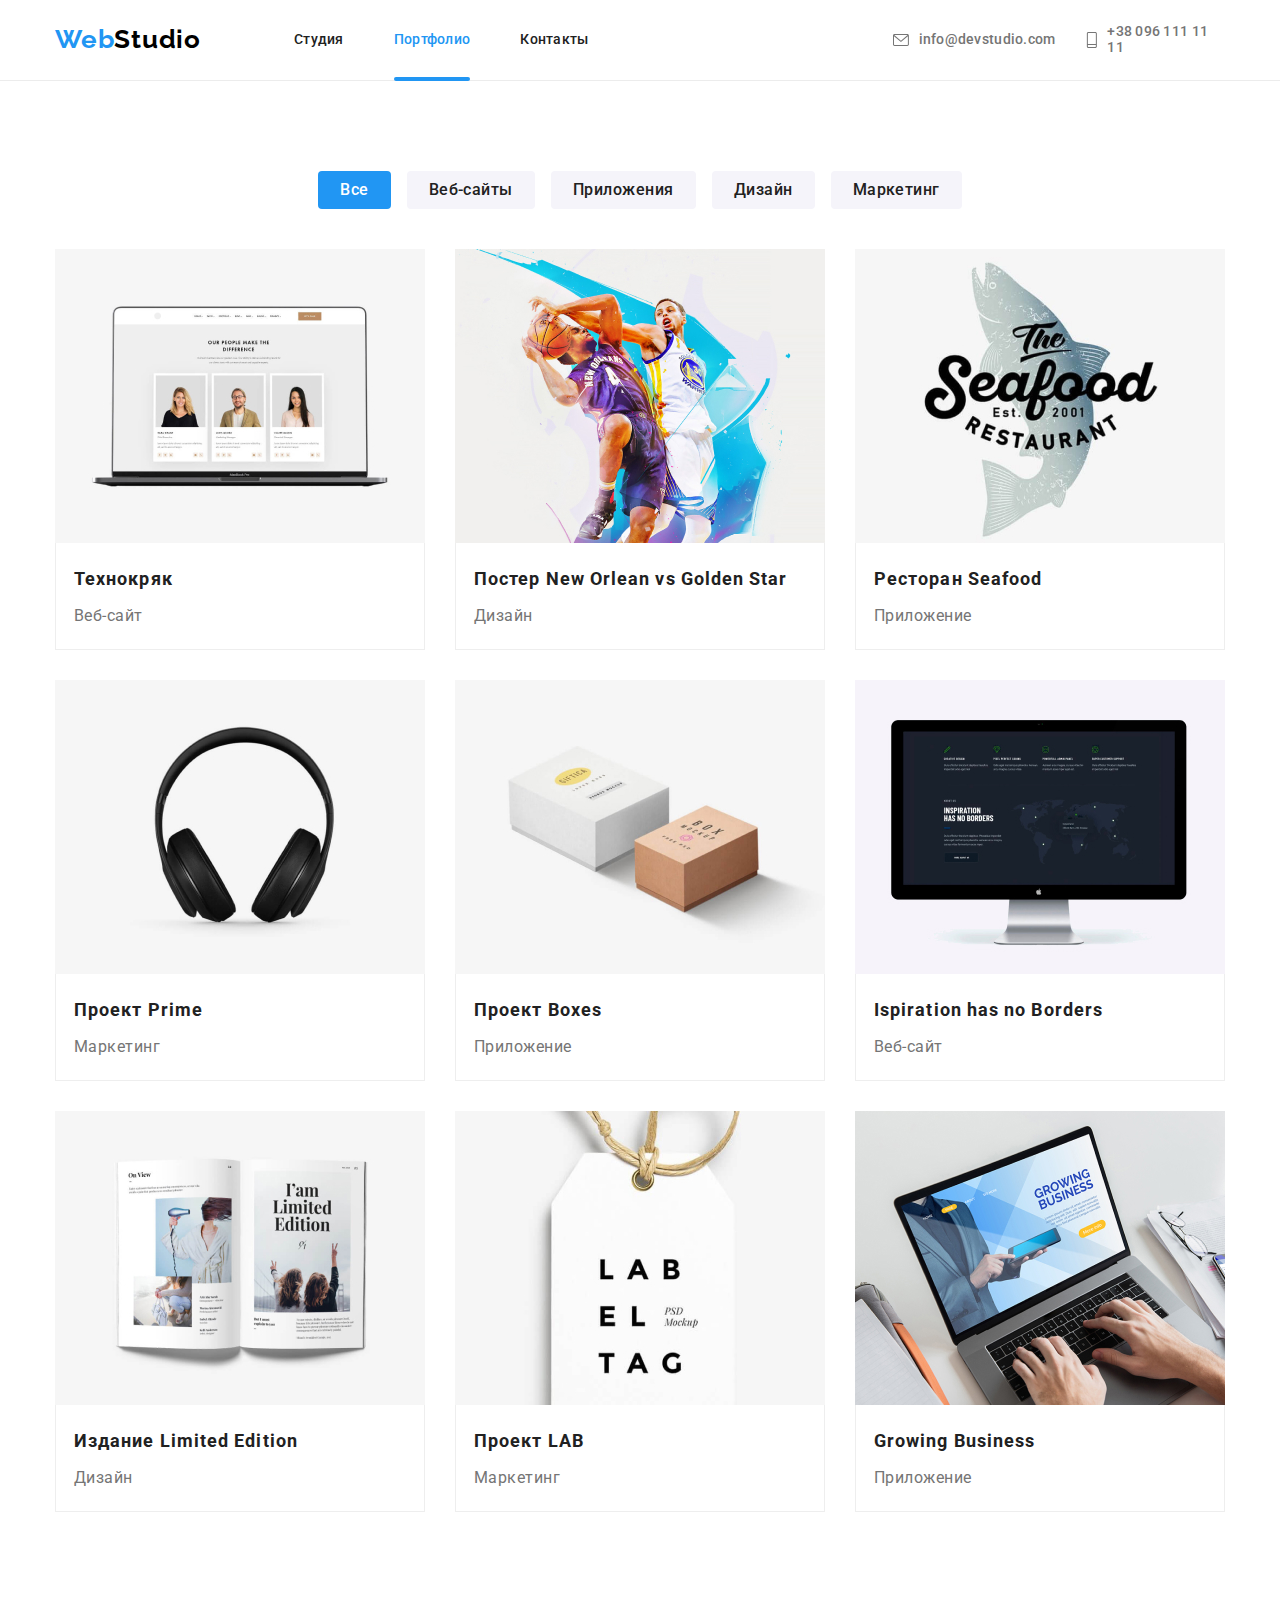
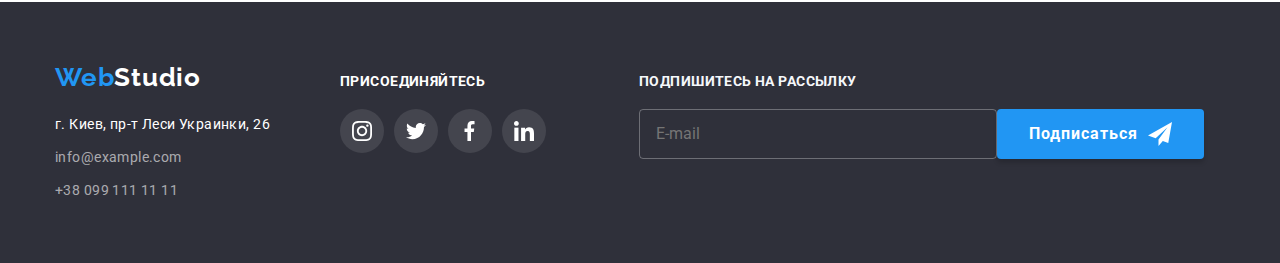
==== commit 5c9c8c59: "1" ====
--- a/portfolio.html
+++ b/portfolio.html
@@ -95,7 +95,7 @@
                 </ul>
                 <ul class="portfolio__portfolio-list">
                     <li class="portfolio__portfolio-section">
-                        <a class="portfolio__portfolio-link" href="#">
+                        <a class="portfolio__portfolio-link">
                             <div class="portfolio__portfolio-thumb">
                                 <picture>
                                     <source srcset="
@@ -126,7 +126,7 @@
                         </a>
                    </li>
                     <li class="portfolio__portfolio-section">
-                        <a class="portfolio__portfolio-link" href="#">
+                        <a class="portfolio__portfolio-link">
                             <div class="portfolio__portfolio-thumb">
                                 <picture>
                                     <source srcset="
@@ -158,7 +158,7 @@
                         </a>                    
                     </li>
                     <li class="portfolio__portfolio-section">
-                        <a class="portfolio__portfolio-link" href="#">
+                        <a class="portfolio__portfolio-link">
                             <div class="portfolio__portfolio-thumb">
                                 <picture>
                                     <source srcset="
@@ -190,7 +190,7 @@
                         </a>                     
                     </li>
                     <li class="portfolio__portfolio-section">
-                        <a class="portfolio__portfolio-link" href="#">
+                        <a class="portfolio__portfolio-link">
                             <div class="portfolio__portfolio-thumb">
                                 <picture>
                                     <source srcset="
@@ -222,7 +222,7 @@
                         </a>                        
                     </li>
                     <li class="portfolio__portfolio-section">
-                        <a class="portfolio__portfolio-link" href="#">
+                        <a class="portfolio__portfolio-link">
                             <div class="portfolio__portfolio-thumb">
                                 <picture>
                                     <source srcset="
@@ -254,7 +254,7 @@
                         </a>                       
                     </li>
                     <li class="portfolio__portfolio-section">
-                        <a class="portfolio__portfolio-link" href="#">
+                        <a class="portfolio__portfolio-link">
                             <div class="portfolio__portfolio-thumb">
                                 <picture>
                                     <source srcset="
@@ -286,7 +286,7 @@
                         </a>                      
                     </li>
                     <li class="portfolio__portfolio-section">
-                        <a class="portfolio__portfolio-link" href="#">
+                        <a class="portfolio__portfolio-link">
                             <div class="portfolio__portfolio-thumb">
                                 <picture>
                                     <source srcset="
@@ -318,7 +318,7 @@
                         </a>                      
                     </li>
                     <li class="portfolio__portfolio-section">
-                        <a class="portfolio__portfolio-link" href="#">
+                        <a class="portfolio__portfolio-link">
                             <div class="portfolio__portfolio-thumb">
                                 <picture>
                                     <source srcset="
@@ -350,7 +350,7 @@
                         </a>                   
                     </li>
                     <li class="portfolio__portfolio-section">
-                        <a class="portfolio__portfolio-link" href="#">
+                        <a class="portfolio__portfolio-link">
                             <div class="portfolio__portfolio-thumb">
                                 <picture>
                                     <source srcset="
--- a/css/main.min.css
+++ b/css/main.min.css
@@ -1 +1 @@
-/*! modern-normalize v1.1.0 | MIT License | https://github.com/sindresorhus/modern-normalize */*,::before,::after{-webkit-box-sizing:border-box;box-sizing:border-box}html{line-height:1.15;-webkit-text-size-adjust:100%;-moz-tab-size:4;-o-tab-size:4;tab-size:4}body{margin:0;font-family:system-ui,-apple-system,"Segoe UI",Roboto,Helvetica,Arial,sans-serif,"Apple Color Emoji","Segoe UI Emoji"}hr{height:0;color:inherit}abbr[title]{-webkit-text-decoration:underline dotted;text-decoration:underline dotted}b,strong{font-weight:bolder}code,kbd,samp,pre{font-family:ui-monospace,SFMono-Regular,Consolas,"Liberation Mono",Menlo,monospace;font-size:1em}small{font-size:80%}sub,sup{font-size:75%;line-height:0;position:relative;vertical-align:baseline}sub{bottom:-0.25em}sup{top:-0.5em}table{text-indent:0;border-color:inherit}button,input,optgroup,select,textarea{font-family:inherit;font-size:100%;line-height:1.15;margin:0}button,select{text-transform:none}button,[type=button],[type=reset],[type=submit]{-webkit-appearance:button}::-moz-focus-inner{border-style:none;padding:0}:-moz-focusring{outline:1px dotted ButtonText}:-moz-ui-invalid{box-shadow:none}legend{padding:0}progress{vertical-align:baseline}::-webkit-inner-spin-button,::-webkit-outer-spin-button{height:auto}[type=search]{-webkit-appearance:textfield;outline-offset:-2px}::-webkit-search-decoration{-webkit-appearance:none}::-webkit-file-upload-button{-webkit-appearance:button;font:inherit}summary{display:list-item}body{background-color:#fff;font-family:"Roboto","Verdana","Tahoma",sans-serif;color:#757575;margin:0}:root{--name-color: #212121;--hover-color: #2196f3;--animation: cubic-bezier(0.4, 0, 0.2, 1)}ul{list-style:none;padding-left:0;margin-top:0;margin-bottom:0}h1,h2,h3,h4,h5,h6,p,a{margin-top:0;margin-bottom:0;text-decoration:none}.section{padding-bottom:90px;padding-top:90px}@media screen and (max-width: 1199px){.section{padding-bottom:60px;padding-top:60px}}*:focus-visible{outline:none}.container{margin-left:auto;margin-right:auto;padding-left:15px;padding-right:15px}@media screen and (min-width: 480px){.container{width:480px}}@media screen and (min-width: 768px){.container{width:768px}}@media screen and (min-width: 1200px){.container{width:1200px}}@media screen and (max-width: 479px){.mobile-container{padding:34px 30px}}@media screen and (max-width: 767px){.mobile-container{display:none;position:absolute;top:0;left:0;width:100%;background-color:#fff;text-align:center;padding:48px 40px;z-index:900}}@media screen and (min-width: 768px){.mobile-container{display:-webkit-box;display:-ms-flexbox;display:flex;gap:84px}}@media screen and (min-width: 1200px){.mobile-container{gap:304px}}.mobile-container.is-open{display:block}img{display:block;max-width:100%;height:auto}.header__logo{font-family:"Raleway","Verdana","Tahoma",sans-serif;font-weight:700;font-size:26px;line-height:1.19;letter-spacing:.03em;color:#000}@media screen and (min-width: 1200px){.header__logo{font-size:26px;line-height:1.2}}.header__logo-accent,.footer__logo-accent{color:var(--hover-color)}.footer__footer-logo{color:#fff;margin-bottom:20px;font-family:"Raleway","Verdana","Tahoma",sans-serif;font-weight:700;font-size:26px;line-height:1.19;letter-spacing:.03em;display:block}@media screen and (min-width: 1200px){.footer__footer-logo{font-size:26px;line-height:1.2}}.header{padding-top:0px;padding-bottom:0px;border-bottom:1px solid #ececec;position:relative}.header__inner{display:-webkit-box;display:-ms-flexbox;display:flex;-webkit-box-align:center;-ms-flex-align:center;align-items:center;min-height:60px}@media screen and (max-width: 767px){.header__inner{width:100%;-webkit-box-pack:justify;-ms-flex-pack:justify;justify-content:space-between}}.header__button{display:-webkit-inline-box;display:-ms-inline-flexbox;display:inline-flex;margin:0;padding:0;border:none;background-color:rgba(0,0,0,0);cursor:pointer;z-index:990}@media screen and (min-width: 768px){.header__button{display:none}}.header__button:hover .icon-menu-close,.header__button:hover .icon-menu-open{fill:var(--hover-color)}.header__button .icon-menu-close{display:none}.header__button.is-open .icon-menu-close{display:block}.header__button.is-open .icon-menu-open{display:none}@media screen and (max-width: 767px){.header__navigation{margin-bottom:306px}}@media screen and (min-width: 767px){.header__navigation{margin-left:88px;margin-bottom:0px}}@media screen and (min-width: 1200px){.header__navigation{margin-left:93px;margin-bottom:0px}}.header__navigation-contact{display:-webkit-box;display:-ms-flexbox;display:flex;-webkit-box-orient:vertical;-webkit-box-direction:reverse;-ms-flex-direction:column-reverse;flex-direction:column-reverse}@media screen and (max-width: 767px){.header__navigation-contact{margin-bottom:64px}}@media screen and (min-width: 768px){.header__navigation-contact{-webkit-box-orient:vertical;-webkit-box-direction:normal;-ms-flex-direction:column;flex-direction:column;-webkit-box-pack:center;-ms-flex-pack:center;justify-content:center}}@media screen and (min-width: 1200px){.header__navigation-contact{display:-webkit-box;display:-ms-flexbox;display:flex;-webkit-box-orient:horizontal;-webkit-box-direction:normal;-ms-flex-direction:row;flex-direction:row;gap:30px;-webkit-box-align:center;-ms-flex-align:center;align-items:center}}.header__navigation-list{display:-webkit-box;display:-ms-flexbox;display:flex;-webkit-box-orient:vertical;-webkit-box-direction:normal;-ms-flex-direction:column;flex-direction:column;-webkit-box-align:start;-ms-flex-align:start;align-items:flex-start;gap:32px}@media screen and (min-width: 768px){.header__navigation-list{-webkit-box-orient:horizontal;-webkit-box-direction:normal;-ms-flex-direction:row;flex-direction:row;gap:50px}}.header__navigation-item{display:inline-block}.header__link{font-style:normal;font-weight:500;font-size:40px;line-height:1.17;letter-spacing:.02em;text-decoration:none;padding:16px 0px;-webkit-transition-property:color;transition-property:color;-webkit-transition-duration:250ms;transition-duration:250ms;-webkit-transition-timing-function:var(--animation);transition-timing-function:var(--animation);color:#212121}@media screen and (min-width: 768px){.header__link{display:block;position:relative;padding-top:32px;padding-bottom:32px;font-size:14px;line-height:1.14}.header__link--current::after{content:" ";display:block;height:4px;border-radius:2px;background-color:var(--hover-color);position:absolute;bottom:-1px;width:100%}}.header__link--current{color:var(--hover-color)}.current::after{opacity:1;border-radius:4px}.header__link:hover,.header__contact:hover,.header__link:focus,.header__contact:focus,.current{color:var(--hover-color)}.header__contact{font-weight:500;font-size:24px;line-height:1.14;letter-spacing:.02em;color:#757575;padding:16px 0px;display:-webkit-box;display:-ms-flexbox;display:flex;-webkit-box-align:center;-ms-flex-align:center;align-items:center;-webkit-transition-property:color;transition-property:color;-webkit-transition-duration:250ms;transition-duration:250ms;-webkit-transition-timing-function:var(--animation);transition-timing-function:var(--animation)}.header__contact:hover .header__icon-contact,.header__contact:focus .header__icon-contact{fill:var(--hover-color)}@media screen and (min-width: 768px){.header__contact{line-height:1.14;font-size:12px;padding:5px 0px}}@media screen and (min-width: 1200px){.header__contact{font-size:14px}}.header__contact--size{font-size:34px}@media screen and (max-width: 377px){.header__contact--size{font-size:24px}}@media screen and (min-width: 768px){.header__contact--size{font-size:12px}}@media screen and (min-width: 1200px){.header__contact--size{font-size:14px}}.header__icon-contact{display:none}@media screen and (min-width: 768px){.header__icon-contact{display:block;fill:currentColor;margin-right:8px;width:14px;height:10px}}@media screen and (min-width: 1200px){.header__icon-contact{margin-right:10px;width:16px;height:12px}}@media screen and (min-width: 768px){.header__icon-contact--size{width:10px;height:14px}}@media screen and (min-width: 1200px){.header__icon-contact--size{width:12px;height:16px}}.header__mobile-menu-open{display:-webkit-box;display:-ms-flexbox;display:flex;margin:0 auto;padding:0;border-color:rgba(0,0,0,0);background-color:rgba(0,0,0,0);-webkit-transition:color 250ms cubic-bezier(0.4, 0, 0.2, 1);transition:color 250ms cubic-bezier(0.4, 0, 0.2, 1);z-index:99}.header__social-list{display:-webkit-box;display:-ms-flexbox;display:flex}@media screen and (max-width: 377px){.header__social-list{-ms-flex-wrap:wrap;flex-wrap:wrap;row-gap:10px}}@media screen and (min-width: 768px){.header__social-list{display:none}}.header__social-item:not(:last-child){border-right:1px solid rgba(33,33,33,.2);margin-right:10px}.header__social-link{padding-right:10px;text-decoration:none;color:var(--hover-color)}.main-section{margin-left:auto;margin-right:auto;padding-top:118px;padding-bottom:118px;text-align:center;background-image:-webkit-gradient(linear, left top, right top, from(rgba(47, 48, 58, 0.4)), to(rgba(47, 48, 58, 0.4))),url("../images/main-section/mobile-banner.jpg");background-image:linear-gradient(to right, rgba(47, 48, 58, 0.4), rgba(47, 48, 58, 0.4)),url("../images/main-section/mobile-banner.jpg");background-repeat:no-repeat;background-size:cover;background-position:center;background-color:#2f303a}@media screen and (min-device-pixel-ratio: 2),screen and (-webkit-min-device-pixel-ratio: 2),screen and (min-resolution: 192dpi),screen and (min-resolution: 2dppx){.main-section{background-image:-webkit-gradient(linear, left top, right top, from(rgba(47, 48, 58, 0.4)), to(rgba(47, 48, 58, 0.4))),url("../images/main-section/mobile-banner@2x.jpg");background-image:linear-gradient(to right, rgba(47, 48, 58, 0.4), rgba(47, 48, 58, 0.4)),url("../images/main-section/mobile-banner@2x.jpg")}}@media screen and (min-width: 576px){.main-section{background-image:-webkit-gradient(linear, left top, right top, from(rgba(47, 48, 58, 0.4)), to(rgba(47, 48, 58, 0.4))),url("../images/main-section/tablet-banner.jpg");background-image:linear-gradient(to right, rgba(47, 48, 58, 0.4), rgba(47, 48, 58, 0.4)),url("../images/main-section/tablet-banner.jpg")}}@media screen and (min-width: 576px)and (min-device-pixel-ratio: 2),screen and (min-width: 576px)and (-webkit-min-device-pixel-ratio: 2),screen and (min-width: 576px)and (min-resolution: 192dpi),screen and (min-width: 576px)and (min-resolution: 2dppx){.main-section{background-image:-webkit-gradient(linear, left top, right top, from(rgba(47, 48, 58, 0.4)), to(rgba(47, 48, 58, 0.4))),url("../images/main-section/tablet-banner@2x.jpg");background-image:linear-gradient(to right, rgba(47, 48, 58, 0.4), rgba(47, 48, 58, 0.4)),url("../images/main-section/tablet-banner@2x.jpg")}}@media screen and (min-width: 1200px){.main-section{padding-top:200px;padding-bottom:200px;max-width:1600px;background-image:-webkit-gradient(linear, left top, right top, from(rgba(47, 48, 58, 0.4)), to(rgba(47, 48, 58, 0.4))),url("../images/main-section/desktop-banner.jpg");background-image:linear-gradient(to right, rgba(47, 48, 58, 0.4), rgba(47, 48, 58, 0.4)),url("../images/main-section/desktop-banner.jpg")}}@media screen and (min-width: 1200px)and (min-device-pixel-ratio: 2),screen and (min-width: 1200px)and (-webkit-min-device-pixel-ratio: 2),screen and (min-width: 1200px)and (min-resolution: 192dpi),screen and (min-width: 1200px)and (min-resolution: 2dppx){.main-section{background-image:-webkit-gradient(linear, left top, right top, from(rgba(47, 48, 58, 0.4)), to(rgba(47, 48, 58, 0.4))),url("../images/main-section/desktop-banner@2x.jpg");background-image:linear-gradient(to right, rgba(47, 48, 58, 0.4), rgba(47, 48, 58, 0.4)),url("../images/main-section/desktop-banner@2x.jpg")}}.main-section__main-text{margin-bottom:30px;font-weight:900;font-size:44px;line-height:1.36;letter-spacing:.06em;text-transform:uppercase;color:#fff}@media screen and (max-width: 1199px){.main-section__main-text{font-size:26px;line-height:1.61}}.main-section__button-service{background-color:var(--hover-color);font-family:inherit;color:#fff;font-weight:700;font-size:16px;line-height:1.87;letter-spacing:.06em;text-align:center;-webkit-box-shadow:0px 4px 4px rgba(0,0,0,.15);box-shadow:0px 4px 4px rgba(0,0,0,.15);border-radius:4px;border-color:rgba(0,0,0,0);padding:10px 32px;min-width:200px;cursor:pointer}.advantages-section{margin:auto}@media screen and (min-width: 768px){.advantages-section__advantages-list{display:-webkit-box;display:-ms-flexbox;display:flex;-ms-flex-wrap:wrap;flex-wrap:wrap;margin:-15px}}@media screen and (min-width: 768px){.advantages-section__advantages-item{width:calc((100% - 60px)/2);margin:15px}}@media screen and (min-width: 1200px){.advantages-section__advantages-item{width:calc((100% - 120px)/4);margin:15px}}@media screen and (max-width: 767px){.advantages-section__advantages-item:not(:last-child){margin-bottom:30px}}.advantages-section__advantages-item:last-child{margin-right:0px}.advantages-section__icon-container{display:-webkit-box;display:-ms-flexbox;display:flex;-webkit-box-align:center;-ms-flex-align:center;align-items:center;-webkit-box-pack:center;-ms-flex-pack:center;justify-content:center;margin-bottom:30px;border-radius:4px;height:120px;background-color:#f5f4fa}.advantages-section__advantage-icon{width:70px;height:70px}.advantages-section__advantages{font-weight:700;font-size:14px;line-height:1.14;letter-spacing:.03em;text-transform:uppercase;color:var(--name-color);margin-bottom:10px}@media screen and (max-width: 767px){.advantages-section__advantages{text-align:center}}.advantages-section__advantages-text{font-size:14px;line-height:1.71;letter-spacing:.03em}.visual-section{padding-top:0}.visual-section__section-item{font-weight:700;font-size:36px;line-height:1.17;text-align:center;letter-spacing:.03em;color:var(--name-color);margin-bottom:50px;margin-top:0}.visual-section__visual-list{display:-webkit-box;display:-ms-flexbox;display:flex}.visual-section__visual-item{position:relative;display:block}.visual-section__visual-item:not(:last-child){margin-right:30px}.visual-section__name-work{font-family:"Roboto";font-style:normal;font-weight:700;font-size:14px;line-height:16px;text-align:center;letter-spacing:.03em;text-transform:uppercase;color:#fff;position:absolute;background:rgba(47,48,58,.8);bottom:0;left:0;right:0;height:70px;padding-top:27px}@media(max-width: 767px){.reviews{display:none}}.section-team{background-color:#f5f7fa}.section-team__section-item{margin-bottom:50px;font-size:36px;line-height:1.17;text-align:center;letter-spacing:.03em;color:#212121}@media screen and (max-width: 1199px){.section-team__section-item{margin-bottom:30px;font-size:28px}}.section-team__team-list{display:-webkit-box;display:-ms-flexbox;display:flex;-ms-flex-wrap:wrap;flex-wrap:wrap;-webkit-box-pack:center;-ms-flex-pack:center;justify-content:center;gap:30px}.section-team__team-unit{width:450px;background:#fff;-webkit-box-shadow:0px 1px 3px rgba(0,0,0,.12),0px 1px 1px rgba(0,0,0,.14),0px 2px 1px rgba(0,0,0,.2);box-shadow:0px 1px 3px rgba(0,0,0,.12),0px 1px 1px rgba(0,0,0,.14),0px 2px 1px rgba(0,0,0,.2);border-radius:0px 0px 4px 4px}@media screen and (min-width: 768px){.section-team__team-unit{width:354px}}@media screen and (min-width: 1200px){.section-team__team-unit{width:270px}}.section-team__team-unit:last-child{margin-right:0px}.section-team__team-img{padding-bottom:30px}.section-team__teammate-name{font-weight:500;font-size:16px;line-height:1.18;text-align:center;letter-spacing:.03em;color:var(--name-color);margin-top:30px;margin-bottom:10px}.section-team__teammate-position{font-size:16px;line-height:1.35;text-align:center;letter-spacing:.03em;margin-bottom:16px}.section-team__social-list{display:-webkit-box;display:-ms-flexbox;display:flex;-webkit-box-pack:center;-ms-flex-pack:center;justify-content:center;gap:10px;margin-bottom:30px}.section-team__link-area{display:-webkit-box;display:-ms-flexbox;display:flex;-webkit-box-align:center;-ms-flex-align:center;align-items:center;-webkit-box-pack:center;-ms-flex-pack:center;justify-content:center;width:44px;height:44px;border-radius:50%;-webkit-transition-property:background-color,fill;transition-property:background-color,fill;-webkit-transition-duration:250ms;transition-duration:250ms;-webkit-transition-timing-function:var(--animation);transition-timing-function:var(--animation)}.section-team__link-area:hover,.section-team__link-area:focus{background-color:var(--hover-color)}.section-team__link-area:hover .section-team__social-links,.section-team__link-area:focus .section-team__social-links{fill:#fff}.section-team__social-links{width:20px;height:20px;fill:#afb1b8}.clients__section-item{margin-bottom:50px;font-size:36px;line-height:1.17;text-align:center;letter-spacing:.03em;color:#212121}@media screen and (max-width: 1199px){.clients__section-item{margin-bottom:30px;font-size:28px}}.clients__client-list{display:-webkit-box;display:-ms-flexbox;display:flex;-ms-flex-wrap:wrap;flex-wrap:wrap;-webkit-box-pack:center;-ms-flex-pack:center;justify-content:center;margin:-15px}.client{margin:15px}.clients__client-link{display:-webkit-box;display:-ms-flexbox;display:flex;-webkit-box-pack:center;-ms-flex-pack:center;justify-content:center;-webkit-box-align:center;-ms-flex-align:center;align-items:center;width:170px;height:92px;border:1px solid #afb1b8;border-radius:4px;text-align:center;-webkit-transition-property:fill,border-color;transition-property:fill,border-color;-webkit-transition-duration:250ms;transition-duration:250ms;-webkit-transition-timing-function:var(--animation);transition-timing-function:var(--animation)}.clients__client-link:hover,.clients__client-link:focus{border:2px solid var(--hover-color);border-radius:4px}.clients__client-link:hover .clients__client-item,.clients__client-link:focus .clients__client-item{fill:var(--hover-color)}@media screen and (min-width: 320px){.clients__client-link{width:226px}}@media screen and (min-width: 480px){.clients__client-link{width:210px}}@media screen and (min-width: 768px){.clients__client-link{width:226px}}@media screen and (min-width: 1200px){.clients__client-link{width:170px}}.clients__client-item{width:106px;height:60px;fill:#afb1b8;-webkit-transition-property:fill;transition-property:fill;-webkit-transition-duration:250ms;transition-duration:250ms;-webkit-transition-timing-function:var(--animation);transition-timing-function:var(--animation)}footer{background:#2f303a;padding-top:60px;padding-bottom:60px}@media screen and (max-width: 1199px){.footer__inner{display:-webkit-box;display:-ms-flexbox;display:flex;-ms-flex-wrap:wrap;flex-wrap:wrap;-webkit-box-pack:center;-ms-flex-pack:center;justify-content:center;-webkit-box-align:baseline;-ms-flex-align:baseline;align-items:baseline;-webkit-column-gap:165px;-moz-column-gap:165px;column-gap:165px}}@media screen and (min-width: 1200px){.footer__inner{display:-webkit-box;display:-ms-flexbox;display:flex;-ms-flex-wrap:nowrap;flex-wrap:nowrap;-webkit-box-align:baseline;-ms-flex-align:baseline;align-items:baseline}}.footer__container-contacts{text-align:center}@media screen and (min-width: 1200px){.footer__container-contacts{text-align:left}}@media screen and (max-width: 1199px){.footer__container-contacts{margin-bottom:60px}}.footer__location{font-style:normal;font-size:14px;line-height:1.71;letter-spacing:.03em;color:#fff;margin-bottom:9px}.footer__footer-icons-list{display:-webkit-box;display:-ms-flexbox;display:flex;list-style:none;padding:0;margin-top:20px}.address,.footer__footer-contact-item:first-child{margin-bottom:9px}.footer__contact-footer{font-style:normal;font-size:14px;line-height:1.71;letter-spacing:.03em;color:rgba(255,255,255,.6);margin-bottom:9px;-webkit-transition-property:color;transition-property:color;-webkit-transition-duration:250ms;transition-duration:250ms;-webkit-transition-timing-function:var(--animation);transition-timing-function:var(--animation)}.footer__contact-footer:hover,.footer__contact-footer:focus{color:var(--hover-color)}.footer__container-footer-icons{display:-webkit-box;display:-ms-flexbox;display:flex;-webkit-box-orient:vertical;-webkit-box-direction:normal;-ms-flex-direction:column;flex-direction:column;-webkit-box-align:center;-ms-flex-align:center;align-items:center;margin-bottom:60px}@media screen and (min-width: 768px){.footer__container-footer-icons{margin-bottom:0}}@media screen and (min-width: 1200px){.footer__container-footer-icons{margin-left:70px;-webkit-box-align:start;-ms-flex-align:start;align-items:flex-start}}.footer__container-footer-icons h3{font-family:"Roboto";font-style:normal;font-weight:700;font-size:14px;line-height:16px;letter-spacing:.03em;text-transform:uppercase;color:#fff}.footer__footer-social-icons:not(:last-child){margin-right:10px}.footer__footer-social-link{display:-webkit-box;display:-ms-flexbox;display:flex;-webkit-box-align:center;-ms-flex-align:center;align-items:center;-webkit-box-pack:center;-ms-flex-pack:center;justify-content:center;width:44px;height:44px;border-radius:50%;background-color:rgba(255,255,255,.1);-webkit-transition-property:background-color;transition-property:background-color;-webkit-transition-duration:250ms;transition-duration:250ms;-webkit-transition-timing-function:var(--animation);transition-timing-function:var(--animation)}.footer__footer-social-link:hover,.footer__footer-social-link:focus{background-color:var(--hover-color)}.footer__footer-social-icon{width:20px;height:20px;fill:#fff}@media screen and (max-width: 1199px){.footer__footer-join{text-align:center}}@media screen and (min-width: 1200px){.footer__footer-join{display:-webkit-box;display:-ms-flexbox;display:flex;-webkit-box-align:end;-ms-flex-align:end;align-items:flex-end;margin-left:93px}}.footer__footer-join-label{display:block;margin-bottom:20px;color:#f5f7fa;font-weight:700;font-size:14px;line-height:1.1429;letter-spacing:.03em;-webkit-text-decoration:str;text-decoration:str;text-transform:uppercase}.footer__footer-join-input{min-height:50px;padding:15px 16px;margin-bottom:20px;border:1px solid rgba(255,255,255,.3);background-color:rgba(0,0,0,0);border-radius:4px;color:var(--basic-white);-webkit-transition:border var(--time-transition) var(--cubic);transition:border var(--time-transition) var(--cubic)}@media screen and (max-width: 479px){.footer__footer-join-input{width:220px}}@media screen and (min-width: 480px){.footer__footer-join-input{width:450px}}@media screen and (min-width: 1200px){.footer__footer-join-input{margin-bottom:0;width:358px}}.footer__footer-join-submit{display:-webkit-inline-box;display:-ms-inline-flexbox;display:inline-flex;-webkit-box-pack:center;-ms-flex-pack:center;justify-content:center;-webkit-box-align:center;-ms-flex-align:center;align-items:center;min-width:200px;padding:10px 32px;border-radius:4px;margin-left:auto;margin-right:auto;color:#fff;background-color:var(--hover-color);border:none;font-family:inherit;font-weight:700;font-size:16px;line-height:1.875;text-align:center;letter-spacing:.06em;-webkit-box-shadow:0px 4px 4px 0px rgba(0,0,0,.15);box-shadow:0px 4px 4px 0px rgba(0,0,0,.15);cursor:pointer;-webkit-transition-property:background-color;transition-property:background-color;-webkit-transition-duration:250ms;transition-duration:250ms;-webkit-transition-timing-function:cubic-bezier(0.4, 0, 0.2, 1);transition-timing-function:cubic-bezier(0.4, 0, 0.2, 1)}.footer__footer-join-icon{margin-left:10px;fill:currentColor}.portfolio__button-list{display:-webkit-box;display:-ms-flexbox;display:flex;-ms-flex-wrap:wrap;flex-wrap:wrap;gap:8px;margin-bottom:40px}@media screen and (min-width: 768px){.portfolio__button-list{-webkit-box-pack:center;-ms-flex-pack:center;justify-content:center}}.portfolio__button-item{margin-right:8px}.portfolio__button-item:last-child{margin-right:0px}.portfolio__portfolio-button{font-family:"Roboto";font-weight:500;font-size:16px;line-height:1.62;text-align:center;letter-spacing:.03em;color:var(--name-color);cursor:pointer;padding:6px 22px;border:0;-webkit-transition-property:color,background-color,-webkit-box-shadow;transition-property:color,background-color,-webkit-box-shadow;transition-property:color,background-color,box-shadow;transition-property:color,background-color,box-shadow,-webkit-box-shadow;-webkit-transition-duration:250ms;transition-duration:250ms;-webkit-transition-timing-function:var(--animation);transition-timing-function:var(--animation)}.portfolio__portfolio-button:hover,.portfolio__portfolio-button:focus{background:var(--hover-color);-webkit-box-shadow:0px 3px 1px rgba(0,0,0,.1),0px 1px 2px rgba(0,0,0,.08),0px 2px 2px rgba(0,0,0,.12);box-shadow:0px 3px 1px rgba(0,0,0,.1),0px 1px 2px rgba(0,0,0,.08),0px 2px 2px rgba(0,0,0,.12);border-radius:4px;font-weight:500;font-size:16px;line-height:1.62;text-align:center;letter-spacing:.03em;color:#fff}.portfolio__portfolio-button--current{background-color:var(--hover-color);color:#fff}.portfolio__portfolio-list{display:-webkit-box;display:-ms-flexbox;display:flex;-ms-flex-wrap:wrap;flex-wrap:wrap;gap:30px}@media screen and (min-width: 1200px){.portfolio__portfolio-list{-webkit-box-pack:center;-ms-flex-pack:center;justify-content:center}}.portfolio__portfolio-section{cursor:pointer;width:450px;-webkit-transition:-webkit-box-shadow var(--time-transition) var(--cubic);transition:-webkit-box-shadow var(--time-transition) var(--cubic);transition:box-shadow var(--time-transition) var(--cubic);transition:box-shadow var(--time-transition) var(--cubic), -webkit-box-shadow var(--time-transition) var(--cubic)}@media screen and (min-width: 768px){.portfolio__portfolio-section{width:354px}}@media screen and (min-width: 1200px){.portfolio__portfolio-section{width:370px}}.portfolio__portfolio-section:hover,.portfolio__portfolio-section:focus{-webkit-box-shadow:0px 1px 1px rgba(0,0,0,.12),0px 4px 4px rgba(0,0,0,.06),1px 4px 6px rgba(0,0,0,.16);box-shadow:0px 1px 1px rgba(0,0,0,.12),0px 4px 4px rgba(0,0,0,.06),1px 4px 6px rgba(0,0,0,.16)}.portfolio__portfolio-section:nth-child(3n){margin-right:0}.portfolio__portfolio-section:nth-last-child(-n+3){margin-bottom:0}.portfolio__portfolio-link{display:block;text-decoration:none;-webkit-transition-property:-webkit-box-shadow;transition-property:-webkit-box-shadow;transition-property:box-shadow;transition-property:box-shadow, -webkit-box-shadow;-webkit-transition-duration:250ms;transition-duration:250ms;-webkit-transition-timing-function:var(--animation);transition-timing-function:var(--animation)}.portfolio__portfolio-link:hover .portfolio__portfolio-thumb::before{-webkit-transform:translateY(0);transform:translateY(0)}.portfolio__portfolio-link:hover .portfolio__portfolio-overlay{-webkit-transform:translateY(0);transform:translateY(0)}.portfolio__portfolio-thumb{position:relative;overflow:hidden}.portfolio__portfolio-thumb::before{display:inline-block;content:"";position:absolute;top:0;left:0;width:100%;height:100%;background-color:rgba(33,150,243,.9);-webkit-transform:translateY(100%);transform:translateY(100%);-webkit-transition:-webkit-transform 250ms var(--animation);transition:-webkit-transform 250ms var(--animation);transition:transform 250ms var(--animation);transition:transform 250ms var(--animation), -webkit-transform 250ms var(--animation)}.portfolio__portfolio-overlay{position:absolute;top:0;left:0;width:100%;height:100%;display:-webkit-box;display:-ms-flexbox;display:flex;-webkit-box-pack:center;-ms-flex-pack:center;justify-content:center;-webkit-box-align:center;-ms-flex-align:center;align-items:center;-webkit-transform:translateY(100%);transform:translateY(100%);-webkit-transition:-webkit-transform 250ms var(--animation);transition:-webkit-transform 250ms var(--animation);transition:transform 250ms var(--animation);transition:transform 250ms var(--animation), -webkit-transform 250ms var(--animation)}.portfolio__portfolio-about{padding:73px 24px;font-size:18px;line-height:1.56;color:#fff}@media screen and (max-width: 320px){.portfolio__portfolio-about{padding:12px 12px;font-size:14px}}@media screen and (min-width: 375px){.portfolio__portfolio-about{padding:24px 24px;font-size:18px}}@media screen and (min-width: 375px){.portfolio__portfolio-about{padding:49px 24px}}@media screen and (min-width: 1200px){.portfolio__portfolio-about{padding:63px 24px}}.portfolio__portfolio-discription{padding:20px 20px;border:1px solid #eee;border-top:none}@media screen and (min-width: 768px){.portfolio__portfolio-discription{padding:18px 18px}}.portfolio__portfolio-item{font-weight:700;font-size:18px;line-height:2;letter-spacing:.06em;color:var(--name-color);margin-bottom:4px}.portfolio__portfolio-type{font-size:16px;line-height:1.875;letter-spacing:.03em;color:#757575}.backdrop{position:fixed;top:0;left:0;width:100%;height:100%;background-color:rgba(0,0,0,.2);opacity:1;-webkit-transition:opacity 250ms var(--animation),visibility 250ms var(--animation);transition:opacity 250ms var(--animation),visibility 250ms var(--animation)}.backdrop.is-hidden{opacity:0;pointer-events:none}.modal{position:absolute;top:50%;left:50%;background-color:#fff;-webkit-box-shadow:0px 1px 3px rgba(0,0,0,.12),0px 1px 1px rgba(0,0,0,.14),0px 2px 1px rgba(0,0,0,.2);box-shadow:0px 1px 3px rgba(0,0,0,.12),0px 1px 1px rgba(0,0,0,.14),0px 2px 1px rgba(0,0,0,.2);border-radius:4px;-webkit-transform:translate(-50%, -50%) scale(1);transform:translate(-50%, -50%) scale(1);-webkit-transition:-webkit-transform 250ms var(--animation);transition:-webkit-transform 250ms var(--animation);transition:transform 250ms var(--animation);transition:transform 250ms var(--animation), -webkit-transform 250ms var(--animation);padding:40px}@media screen and (max-width: 479px){.modal{padding:15px;width:calc(100% - 20px)}}@media screen and (min-width: 480px)and (max-width: 1199px){.modal{width:450px}}.modal__modal-btn{display:-webkit-box;display:-ms-flexbox;display:flex;-webkit-box-pack:center;-ms-flex-pack:center;justify-content:center;-webkit-box-align:center;-ms-flex-align:center;align-items:center;position:absolute;top:8px;right:8px;width:30px;height:30px;border:1px solid rgba(0,0,0,.1);border-radius:50%;background:#fff;cursor:pointer;-webkit-transition-timing-function:var(--animation);transition-timing-function:var(--animation)}.modal__modal-btn:hover{cursor:pointer;fill:var(--hover-color)}.modal__modal-icon{width:11px;height:11px}.modal-form__modal-title{margin-bottom:12px;font-weight:700;font-size:20px;line-height:1.15;text-align:center;letter-spacing:.03em;color:var(--name-color)}.modal-form__field{position:relative;text-align:left;margin-bottom:10px}.modal-form__modal-label{display:block;font-size:12px;line-height:1.17;letter-spacing:.01em;padding:0;margin-bottom:4px}.modal-form__field-input{position:relative;margin-bottom:10px}.modal-form__input{padding:12px 12px 12px 42px}.modal-form__input,.modal-form__textarea-input{width:100%;border-radius:4px;border:1px solid rgba(33,33,33,.2);margin:0;font-size:14px;line-height:1.1721;-webkit-transition-property:border,background-color,-webkit-box-shadow;transition-property:border,background-color,-webkit-box-shadow;transition-property:border,background-color,box-shadow;transition-property:border,background-color,box-shadow,-webkit-box-shadow;-webkit-transition-duration:250ms;transition-duration:250ms;-webkit-transition-timing-function:var(--animation);transition-timing-function:var(--animation)}.modal-form__icon{display:inline-block;position:absolute;left:15px;top:50%;-webkit-transform:translateY(-50%);transform:translateY(-50%);fill:currentColor;color:#212121;-webkit-transition-property:color;transition-property:color;-webkit-transition-duration:250ms;transition-duration:250ms;-webkit-transition-timing-function:var(--animation);transition-timing-function:var(--animation)}.modal-form__feedback{text-align:left}.modal-form__textarea-input{min-height:120px;padding:12px 16px;margin-bottom:20px;resize:none}.modal-form__textarea-input::-webkit-input-placeholder{font-size:14px;line-height:1.1429;letter-spacing:.01em;color:rgba(117,117,117,.5)}.modal-form__textarea-input::-moz-placeholder{font-size:14px;line-height:1.1429;letter-spacing:.01em;color:rgba(117,117,117,.5)}.modal-form__textarea-input:-ms-input-placeholder{font-size:14px;line-height:1.1429;letter-spacing:.01em;color:rgba(117,117,117,.5)}.modal-form__textarea-input::-ms-input-placeholder{font-size:14px;line-height:1.1429;letter-spacing:.01em;color:rgba(117,117,117,.5)}.modal-form__textarea-input::placeholder{font-size:14px;line-height:1.1429;letter-spacing:.01em;color:rgba(117,117,117,.5)}.modal-form__textarea-input:focus{border:1px solid var(--hover-color);outline:none}.modal-form__input:focus{border:1px solid var(--hover-color);outline:none}.modal-form__input:focus~.modal-form__icon{color:var(--hover-color)}.modal-form__modal-link{color:var(--hover-color);text-decoration:underline}.modal-form__label-agree{position:relative;color:#757575;line-height:1.17;font-size:12px}@media screen and (min-width: 420px){.modal-form__label-agree{display:-webkit-inline-box;display:-ms-inline-flexbox;display:inline-flex;-webkit-box-align:center;-ms-flex-align:center;align-items:center}}@media screen and (min-width: 1200px){.modal-form__label-agree{line-height:1.71;margin-left:14px;font-size:14px}}@media screen and (max-width: 479px){.modal-form__agree{text-align:center}}.modal-form__unchecked-icon{position:absolute;-webkit-transform:translateY(-50%);transform:translateY(-50%);top:50%;left:0;opacity:1;border-radius:2px}.modal-form__visually-hidden{position:absolute;width:1px;height:1px;margin:-1px;border:0;padding:0;white-space:nowrap;-webkit-clip-path:inset(100%);clip-path:inset(100%);clip:rect(0 0 0 0);overflow:hidden}.modal-form__checked-icon{position:absolute;top:50%;left:0;-webkit-transform:translateY(-50%);transform:translateY(-50%);opacity:0;border-radius:2px;-webkit-transition-property:opacity;transition-property:opacity;-webkit-transition-duration:250ms;transition-duration:250ms;-webkit-transition-timing-function:var(--animation);transition-timing-function:var(--animation)}.modal-form .modal-form__agree-text{padding-left:20px;padding-right:3px}.checkbox:checked~.modal-form__checked-icon{opacity:1}.modal-form__modal-link{-webkit-text-decoration-line:underline;text-decoration-line:underline;color:var(--hover-color)}.modal-form__btn-send{margin-top:30px;margin-right:auto;margin-left:auto;width:200px;height:50px;position:relative;left:50%;-webkit-transform:translate(-50%, 0);transform:translate(-50%, 0);padding:10px 55px 10px 58px;font-weight:700;font-size:16px;text-align:center;letter-spacing:.06em;color:#fff;background:var(--hover-color);-webkit-box-shadow:0px 4px 4px rgba(0,0,0,.15);box-shadow:0px 4px 4px rgba(0,0,0,.15);border:none;border-radius:4px}/*# sourceMappingURL=main.min.css.map */+/*! modern-normalize v1.1.0 | MIT License | https://github.com/sindresorhus/modern-normalize */*,::before,::after{-webkit-box-sizing:border-box;box-sizing:border-box}html{line-height:1.15;-webkit-text-size-adjust:100%;-moz-tab-size:4;-o-tab-size:4;tab-size:4}body{margin:0;font-family:system-ui,-apple-system,"Segoe UI",Roboto,Helvetica,Arial,sans-serif,"Apple Color Emoji","Segoe UI Emoji"}hr{height:0;color:inherit}abbr[title]{-webkit-text-decoration:underline dotted;text-decoration:underline dotted}b,strong{font-weight:bolder}code,kbd,samp,pre{font-family:ui-monospace,SFMono-Regular,Consolas,"Liberation Mono",Menlo,monospace;font-size:1em}small{font-size:80%}sub,sup{font-size:75%;line-height:0;position:relative;vertical-align:baseline}sub{bottom:-0.25em}sup{top:-0.5em}table{text-indent:0;border-color:inherit}button,input,optgroup,select,textarea{font-family:inherit;font-size:100%;line-height:1.15;margin:0}button,select{text-transform:none}button,[type=button],[type=reset],[type=submit]{-webkit-appearance:button}::-moz-focus-inner{border-style:none;padding:0}:-moz-focusring{outline:1px dotted ButtonText}:-moz-ui-invalid{box-shadow:none}legend{padding:0}progress{vertical-align:baseline}::-webkit-inner-spin-button,::-webkit-outer-spin-button{height:auto}[type=search]{-webkit-appearance:textfield;outline-offset:-2px}::-webkit-search-decoration{-webkit-appearance:none}::-webkit-file-upload-button{-webkit-appearance:button;font:inherit}summary{display:list-item}body{background-color:#fff;font-family:"Roboto","Verdana","Tahoma",sans-serif;color:#757575;margin:0}:root{--name-color: #212121;--hover-color: #2196f3;--animation: cubic-bezier(0.4, 0, 0.2, 1)}ul{list-style:none;padding-left:0;margin-top:0;margin-bottom:0}h1,h2,h3,h4,h5,h6,p,a{margin-top:0;margin-bottom:0;text-decoration:none}.section{padding-bottom:90px;padding-top:90px}@media screen and (max-width: 1199px){.section{padding-bottom:60px;padding-top:60px}}*:focus-visible{outline:none}.container{margin-left:auto;margin-right:auto;padding-left:15px;padding-right:15px}@media screen and (min-width: 480px){.container{width:480px}}@media screen and (min-width: 768px){.container{width:768px}}@media screen and (min-width: 1200px){.container{width:1200px}}@media screen and (max-width: 479px){.mobile-container{padding:34px 30px}}@media screen and (max-width: 767px){.mobile-container{display:none;position:absolute;top:0;left:0;width:100%;background-color:#fff;text-align:center;padding:48px 40px;z-index:900}}@media screen and (min-width: 768px){.mobile-container{display:-webkit-box;display:-ms-flexbox;display:flex;gap:84px}}@media screen and (min-width: 1200px){.mobile-container{gap:304px}}.mobile-container.is-open{display:block}img{display:block;max-width:100%;height:auto}.header__logo{font-family:"Raleway","Verdana","Tahoma",sans-serif;font-weight:700;font-size:26px;line-height:1.19;letter-spacing:.03em;color:#000}@media screen and (min-width: 1200px){.header__logo{font-size:26px;line-height:1.2}}.header__logo-accent,.footer__logo-accent{color:var(--hover-color)}.footer__footer-logo{color:#fff;margin-bottom:20px;font-family:"Raleway","Verdana","Tahoma",sans-serif;font-weight:700;font-size:26px;line-height:1.19;letter-spacing:.03em;display:block}@media screen and (min-width: 1200px){.footer__footer-logo{font-size:26px;line-height:1.2}}.header{padding-top:0px;padding-bottom:0px;border-bottom:1px solid #ececec;position:relative}.header__inner{display:-webkit-box;display:-ms-flexbox;display:flex;-webkit-box-align:center;-ms-flex-align:center;align-items:center;min-height:60px}@media screen and (max-width: 767px){.header__inner{width:100%;-webkit-box-pack:justify;-ms-flex-pack:justify;justify-content:space-between}}.header__button{display:-webkit-inline-box;display:-ms-inline-flexbox;display:inline-flex;margin:0;padding:0;border:none;background-color:rgba(0,0,0,0);cursor:pointer;z-index:990}@media screen and (min-width: 768px){.header__button{display:none}}.header__button:hover .icon-menu-close,.header__button:hover .icon-menu-open{fill:var(--hover-color)}.header__button .icon-menu-close{display:none}.header__button.is-open .icon-menu-close{display:block}.header__button.is-open .icon-menu-open{display:none}@media screen and (max-width: 767px){.header__navigation{margin-bottom:306px}}@media screen and (min-width: 767px){.header__navigation{margin-left:88px;margin-bottom:0px}}@media screen and (min-width: 1200px){.header__navigation{margin-left:93px;margin-bottom:0px}}.header__navigation-contact{display:-webkit-box;display:-ms-flexbox;display:flex;-webkit-box-orient:vertical;-webkit-box-direction:reverse;-ms-flex-direction:column-reverse;flex-direction:column-reverse}@media screen and (max-width: 767px){.header__navigation-contact{margin-bottom:64px}}@media screen and (min-width: 768px){.header__navigation-contact{-webkit-box-orient:vertical;-webkit-box-direction:normal;-ms-flex-direction:column;flex-direction:column;-webkit-box-pack:center;-ms-flex-pack:center;justify-content:center}}@media screen and (min-width: 1200px){.header__navigation-contact{display:-webkit-box;display:-ms-flexbox;display:flex;-webkit-box-orient:horizontal;-webkit-box-direction:normal;-ms-flex-direction:row;flex-direction:row;gap:30px;-webkit-box-align:center;-ms-flex-align:center;align-items:center}}.header__navigation-list{display:-webkit-box;display:-ms-flexbox;display:flex;-webkit-box-orient:vertical;-webkit-box-direction:normal;-ms-flex-direction:column;flex-direction:column;-webkit-box-align:start;-ms-flex-align:start;align-items:flex-start;gap:32px}@media screen and (min-width: 768px){.header__navigation-list{-webkit-box-orient:horizontal;-webkit-box-direction:normal;-ms-flex-direction:row;flex-direction:row;gap:50px}}.header__navigation-item{display:inline-block}.header__link{font-style:normal;font-weight:500;font-size:40px;line-height:1.17;letter-spacing:.02em;text-decoration:none;padding:16px 0px;-webkit-transition-property:color;transition-property:color;-webkit-transition-duration:250ms;transition-duration:250ms;-webkit-transition-timing-function:var(--animation);transition-timing-function:var(--animation);color:#212121}@media screen and (min-width: 768px){.header__link{display:block;position:relative;padding-top:32px;padding-bottom:32px;font-size:14px;line-height:1.14}.header__link--current::after{content:" ";display:block;height:4px;border-radius:2px;background-color:var(--hover-color);position:absolute;bottom:-1px;width:100%}}.header__link--current{color:var(--hover-color)}.current::after{opacity:1;border-radius:4px}.header__link:hover,.header__contact:hover,.header__link:focus,.header__contact:focus,.current{color:var(--hover-color)}.header__contact{font-weight:500;font-size:24px;line-height:1.14;letter-spacing:.02em;color:#757575;padding:16px 0px;display:-webkit-box;display:-ms-flexbox;display:flex;-webkit-box-align:center;-ms-flex-align:center;align-items:center;-webkit-transition-property:color;transition-property:color;-webkit-transition-duration:250ms;transition-duration:250ms;-webkit-transition-timing-function:var(--animation);transition-timing-function:var(--animation)}.header__contact:hover .header__icon-contact,.header__contact:focus .header__icon-contact{fill:var(--hover-color)}@media screen and (min-width: 768px){.header__contact{line-height:1.14;font-size:12px;padding:5px 0px}}@media screen and (min-width: 1200px){.header__contact{font-size:14px}}.header__contact--size{font-size:34px}@media screen and (max-width: 377px){.header__contact--size{font-size:24px}}@media screen and (min-width: 768px){.header__contact--size{font-size:12px}}@media screen and (min-width: 1200px){.header__contact--size{font-size:14px}}.header__icon-contact{display:none}@media screen and (min-width: 768px){.header__icon-contact{display:block;fill:currentColor;margin-right:8px;width:14px;height:10px}}@media screen and (min-width: 1200px){.header__icon-contact{margin-right:10px;width:16px;height:12px}}@media screen and (min-width: 768px){.header__icon-contact--size{width:10px;height:14px}}@media screen and (min-width: 1200px){.header__icon-contact--size{width:12px;height:16px}}.header__mobile-menu-open{display:-webkit-box;display:-ms-flexbox;display:flex;margin:0 auto;padding:0;border-color:rgba(0,0,0,0);background-color:rgba(0,0,0,0);-webkit-transition:color 250ms cubic-bezier(0.4, 0, 0.2, 1);transition:color 250ms cubic-bezier(0.4, 0, 0.2, 1);z-index:99}.header__social-list{display:-webkit-box;display:-ms-flexbox;display:flex}@media screen and (max-width: 377px){.header__social-list{-ms-flex-wrap:wrap;flex-wrap:wrap;row-gap:10px}}@media screen and (min-width: 768px){.header__social-list{display:none}}.header__social-item:not(:last-child){border-right:1px solid rgba(33,33,33,.2);margin-right:10px}.header__social-link{padding-right:10px;text-decoration:none;color:var(--hover-color)}.main-section{margin-left:auto;margin-right:auto;padding-top:118px;padding-bottom:118px;text-align:center;background-image:-webkit-gradient(linear, left top, right top, from(rgba(47, 48, 58, 0.4)), to(rgba(47, 48, 58, 0.4))),url("../images/main-section/mobile-banner.jpg");background-image:linear-gradient(to right, rgba(47, 48, 58, 0.4), rgba(47, 48, 58, 0.4)),url("../images/main-section/mobile-banner.jpg");background-repeat:no-repeat;background-size:cover;background-position:center;background-color:#2f303a}@media screen and (min-device-pixel-ratio: 2),screen and (-webkit-min-device-pixel-ratio: 2),screen and (min-resolution: 192dpi),screen and (min-resolution: 2dppx){.main-section{background-image:-webkit-gradient(linear, left top, right top, from(rgba(47, 48, 58, 0.4)), to(rgba(47, 48, 58, 0.4))),url("../images/main-section/mobile-banner@2x.jpg");background-image:linear-gradient(to right, rgba(47, 48, 58, 0.4), rgba(47, 48, 58, 0.4)),url("../images/main-section/mobile-banner@2x.jpg")}}@media screen and (min-width: 576px){.main-section{background-image:-webkit-gradient(linear, left top, right top, from(rgba(47, 48, 58, 0.4)), to(rgba(47, 48, 58, 0.4))),url("../images/main-section/tablet-banner.jpg");background-image:linear-gradient(to right, rgba(47, 48, 58, 0.4), rgba(47, 48, 58, 0.4)),url("../images/main-section/tablet-banner.jpg")}}@media screen and (min-width: 576px)and (min-device-pixel-ratio: 2),screen and (min-width: 576px)and (-webkit-min-device-pixel-ratio: 2),screen and (min-width: 576px)and (min-resolution: 192dpi),screen and (min-width: 576px)and (min-resolution: 2dppx){.main-section{background-image:-webkit-gradient(linear, left top, right top, from(rgba(47, 48, 58, 0.4)), to(rgba(47, 48, 58, 0.4))),url("../images/main-section/tablet-banner@2x.jpg");background-image:linear-gradient(to right, rgba(47, 48, 58, 0.4), rgba(47, 48, 58, 0.4)),url("../images/main-section/tablet-banner@2x.jpg")}}@media screen and (min-width: 1200px){.main-section{padding-top:200px;padding-bottom:200px;max-width:1600px;background-image:-webkit-gradient(linear, left top, right top, from(rgba(47, 48, 58, 0.4)), to(rgba(47, 48, 58, 0.4))),url("../images/main-section/desktop-banner.jpg");background-image:linear-gradient(to right, rgba(47, 48, 58, 0.4), rgba(47, 48, 58, 0.4)),url("../images/main-section/desktop-banner.jpg")}}@media screen and (min-width: 1200px)and (min-device-pixel-ratio: 2),screen and (min-width: 1200px)and (-webkit-min-device-pixel-ratio: 2),screen and (min-width: 1200px)and (min-resolution: 192dpi),screen and (min-width: 1200px)and (min-resolution: 2dppx){.main-section{background-image:-webkit-gradient(linear, left top, right top, from(rgba(47, 48, 58, 0.4)), to(rgba(47, 48, 58, 0.4))),url("../images/main-section/desktop-banner@2x.jpg");background-image:linear-gradient(to right, rgba(47, 48, 58, 0.4), rgba(47, 48, 58, 0.4)),url("../images/main-section/desktop-banner@2x.jpg")}}.main-section__main-text{margin-bottom:30px;font-weight:900;font-size:44px;line-height:1.36;letter-spacing:.06em;text-transform:uppercase;color:#fff}@media screen and (max-width: 1199px){.main-section__main-text{font-size:26px;line-height:1.61}}.main-section__button-service{background-color:var(--hover-color);font-family:inherit;color:#fff;font-weight:700;font-size:16px;line-height:1.87;letter-spacing:.06em;text-align:center;-webkit-box-shadow:0px 4px 4px rgba(0,0,0,.15);box-shadow:0px 4px 4px rgba(0,0,0,.15);border-radius:4px;border-color:rgba(0,0,0,0);padding:10px 32px;min-width:200px;cursor:pointer}.advantages-section{margin:auto}@media screen and (min-width: 768px){.advantages-section__advantages-list{display:-webkit-box;display:-ms-flexbox;display:flex;-ms-flex-wrap:wrap;flex-wrap:wrap;margin:-15px}}@media screen and (min-width: 768px){.advantages-section__advantages-item{width:calc((100% - 60px)/2);margin:15px}}@media screen and (min-width: 1200px){.advantages-section__advantages-item{width:calc((100% - 120px)/4);margin:15px}}@media screen and (max-width: 767px){.advantages-section__advantages-item:not(:last-child){margin-bottom:30px}}.advantages-section__advantages-item:last-child{margin-right:0px}.advantages-section__icon-container{display:-webkit-box;display:-ms-flexbox;display:flex;-webkit-box-align:center;-ms-flex-align:center;align-items:center;-webkit-box-pack:center;-ms-flex-pack:center;justify-content:center;margin-bottom:30px;border-radius:4px;height:120px;background-color:#f5f4fa}.advantages-section__advantage-icon{width:70px;height:70px}.advantages-section__advantages{font-weight:700;font-size:14px;line-height:1.14;letter-spacing:.03em;text-transform:uppercase;color:var(--name-color);margin-bottom:10px}@media screen and (max-width: 767px){.advantages-section__advantages{text-align:center}}.advantages-section__advantages-text{font-size:14px;line-height:1.71;letter-spacing:.03em}.visual-section{padding-top:0}.visual-section__section-item{font-weight:700;font-size:36px;line-height:1.17;text-align:center;letter-spacing:.03em;color:var(--name-color);margin-bottom:50px;margin-top:0}.visual-section__visual-list{display:-webkit-box;display:-ms-flexbox;display:flex}.visual-section__visual-item{position:relative;display:block}.visual-section__visual-item:not(:last-child){margin-right:30px}.visual-section__name-work{font-family:"Roboto";font-style:normal;font-weight:700;font-size:14px;line-height:16px;text-align:center;letter-spacing:.03em;text-transform:uppercase;color:#fff;position:absolute;background:rgba(47,48,58,.8);bottom:0;left:0;right:0;height:70px;padding-top:27px}@media(max-width: 767px){.reviews{display:none}}.section-team{background-color:#f5f7fa}.section-team__section-item{margin-bottom:50px;font-size:36px;line-height:1.17;text-align:center;letter-spacing:.03em;color:#212121}@media screen and (max-width: 1199px){.section-team__section-item{margin-bottom:30px;font-size:28px}}.section-team__team-list{display:-webkit-box;display:-ms-flexbox;display:flex;-ms-flex-wrap:wrap;flex-wrap:wrap;-webkit-box-pack:center;-ms-flex-pack:center;justify-content:center;gap:30px}.section-team__team-unit{width:450px;background:#fff;-webkit-box-shadow:0px 1px 3px rgba(0,0,0,.12),0px 1px 1px rgba(0,0,0,.14),0px 2px 1px rgba(0,0,0,.2);box-shadow:0px 1px 3px rgba(0,0,0,.12),0px 1px 1px rgba(0,0,0,.14),0px 2px 1px rgba(0,0,0,.2);border-radius:0px 0px 4px 4px}@media screen and (min-width: 768px){.section-team__team-unit{width:354px}}@media screen and (min-width: 1200px){.section-team__team-unit{width:270px}}.section-team__team-unit:last-child{margin-right:0px}.section-team__team-img{padding-bottom:30px}.section-team__teammate-name{font-weight:500;font-size:16px;line-height:1.18;text-align:center;letter-spacing:.03em;color:var(--name-color);margin-top:30px;margin-bottom:10px}.section-team__teammate-position{font-size:16px;line-height:1.35;text-align:center;letter-spacing:.03em;margin-bottom:16px}.section-team__social-list{display:-webkit-box;display:-ms-flexbox;display:flex;-webkit-box-pack:center;-ms-flex-pack:center;justify-content:center;gap:10px;margin-bottom:30px}.section-team__link-area{display:-webkit-box;display:-ms-flexbox;display:flex;-webkit-box-align:center;-ms-flex-align:center;align-items:center;-webkit-box-pack:center;-ms-flex-pack:center;justify-content:center;width:44px;height:44px;border-radius:50%;-webkit-transition-property:background-color,fill;transition-property:background-color,fill;-webkit-transition-duration:250ms;transition-duration:250ms;-webkit-transition-timing-function:var(--animation);transition-timing-function:var(--animation)}.section-team__link-area:hover,.section-team__link-area:focus{background-color:var(--hover-color)}.section-team__link-area:hover .section-team__social-links,.section-team__link-area:focus .section-team__social-links{fill:#fff}.section-team__social-links{width:20px;height:20px;fill:#afb1b8}.clients__section-item{margin-bottom:50px;font-size:36px;line-height:1.17;text-align:center;letter-spacing:.03em;color:#212121}@media screen and (max-width: 1199px){.clients__section-item{margin-bottom:30px;font-size:28px}}.clients__client-list{display:-webkit-box;display:-ms-flexbox;display:flex;-ms-flex-wrap:wrap;flex-wrap:wrap;-webkit-box-pack:center;-ms-flex-pack:center;justify-content:center;margin:-15px}.client{margin:15px}.clients__client-link{display:-webkit-box;display:-ms-flexbox;display:flex;-webkit-box-pack:center;-ms-flex-pack:center;justify-content:center;-webkit-box-align:center;-ms-flex-align:center;align-items:center;width:170px;height:92px;border:1px solid #afb1b8;border-radius:4px;text-align:center;-webkit-transition-property:fill,border-color;transition-property:fill,border-color;-webkit-transition-duration:250ms;transition-duration:250ms;-webkit-transition-timing-function:var(--animation);transition-timing-function:var(--animation)}.clients__client-link:hover,.clients__client-link:focus{border:2px solid var(--hover-color);border-radius:4px}.clients__client-link:hover .clients__client-item,.clients__client-link:focus .clients__client-item{fill:var(--hover-color)}@media screen and (min-width: 320px){.clients__client-link{width:226px}}@media screen and (min-width: 480px){.clients__client-link{width:210px}}@media screen and (min-width: 768px){.clients__client-link{width:226px}}@media screen and (min-width: 1200px){.clients__client-link{width:170px}}.clients__client-item{width:106px;height:60px;fill:#afb1b8;-webkit-transition-property:fill;transition-property:fill;-webkit-transition-duration:250ms;transition-duration:250ms;-webkit-transition-timing-function:var(--animation);transition-timing-function:var(--animation)}footer{background:#2f303a;padding-top:60px;padding-bottom:60px}@media screen and (max-width: 1199px){.footer__inner{display:-webkit-box;display:-ms-flexbox;display:flex;-ms-flex-wrap:wrap;flex-wrap:wrap;-webkit-box-pack:center;-ms-flex-pack:center;justify-content:center;-webkit-box-align:baseline;-ms-flex-align:baseline;align-items:baseline;-webkit-column-gap:165px;-moz-column-gap:165px;column-gap:165px}}@media screen and (min-width: 1200px){.footer__inner{display:-webkit-box;display:-ms-flexbox;display:flex;-ms-flex-wrap:nowrap;flex-wrap:nowrap;-webkit-box-align:baseline;-ms-flex-align:baseline;align-items:baseline}}.footer__container-contacts{text-align:center}@media screen and (min-width: 1200px){.footer__container-contacts{text-align:left}}@media screen and (max-width: 1199px){.footer__container-contacts{margin-bottom:60px}}.footer__location{font-style:normal;font-size:14px;line-height:1.71;letter-spacing:.03em;color:#fff;margin-bottom:9px}.footer__footer-icons-list{display:-webkit-box;display:-ms-flexbox;display:flex;list-style:none;padding:0;margin-top:20px}.address,.footer__footer-contact-item:first-child{margin-bottom:9px}.footer__contact-footer{font-style:normal;font-size:14px;line-height:1.71;letter-spacing:.03em;color:rgba(255,255,255,.6);margin-bottom:9px;-webkit-transition-property:color;transition-property:color;-webkit-transition-duration:250ms;transition-duration:250ms;-webkit-transition-timing-function:var(--animation);transition-timing-function:var(--animation)}.footer__contact-footer:hover,.footer__contact-footer:focus{color:var(--hover-color)}.footer__container-footer-icons{display:-webkit-box;display:-ms-flexbox;display:flex;-webkit-box-orient:vertical;-webkit-box-direction:normal;-ms-flex-direction:column;flex-direction:column;-webkit-box-align:center;-ms-flex-align:center;align-items:center;margin-bottom:60px}@media screen and (min-width: 768px){.footer__container-footer-icons{margin-bottom:0}}@media screen and (min-width: 1200px){.footer__container-footer-icons{margin-left:70px;-webkit-box-align:start;-ms-flex-align:start;align-items:flex-start}}.footer__container-footer-icons h3{font-family:"Roboto";font-style:normal;font-weight:700;font-size:14px;line-height:16px;letter-spacing:.03em;text-transform:uppercase;color:#fff}.footer__footer-social-icons:not(:last-child){margin-right:10px}.footer__footer-social-link{display:-webkit-box;display:-ms-flexbox;display:flex;-webkit-box-align:center;-ms-flex-align:center;align-items:center;-webkit-box-pack:center;-ms-flex-pack:center;justify-content:center;width:44px;height:44px;border-radius:50%;background-color:rgba(255,255,255,.1);-webkit-transition-property:background-color;transition-property:background-color;-webkit-transition-duration:250ms;transition-duration:250ms;-webkit-transition-timing-function:var(--animation);transition-timing-function:var(--animation)}.footer__footer-social-link:hover,.footer__footer-social-link:focus{background-color:var(--hover-color)}.footer__footer-social-icon{width:20px;height:20px;fill:#fff}@media screen and (max-width: 1199px){.footer__footer-join{text-align:center}}@media screen and (min-width: 1200px){.footer__footer-join{display:-webkit-box;display:-ms-flexbox;display:flex;-webkit-box-align:end;-ms-flex-align:end;align-items:flex-end;margin-left:93px}}.footer__footer-join-label{display:block;margin-bottom:20px;color:#f5f7fa;font-weight:700;font-size:14px;line-height:1.1429;letter-spacing:.03em;-webkit-text-decoration:str;text-decoration:str;text-transform:uppercase}.footer__footer-join-input{min-height:50px;padding:15px 16px;margin-bottom:20px;border:1px solid rgba(255,255,255,.3);background-color:rgba(0,0,0,0);border-radius:4px;color:var(--basic-white);-webkit-transition:border var(--time-transition) var(--cubic);transition:border var(--time-transition) var(--cubic)}@media screen and (max-width: 479px){.footer__footer-join-input{width:220px}}@media screen and (min-width: 480px){.footer__footer-join-input{width:450px}}@media screen and (min-width: 1200px){.footer__footer-join-input{margin-bottom:0;width:358px}}.footer__footer-join-submit{display:-webkit-inline-box;display:-ms-inline-flexbox;display:inline-flex;-webkit-box-pack:center;-ms-flex-pack:center;justify-content:center;-webkit-box-align:center;-ms-flex-align:center;align-items:center;min-width:200px;padding:10px 32px;border-radius:4px;margin-left:auto;margin-right:auto;color:#fff;background-color:var(--hover-color);border:none;font-family:inherit;font-weight:700;font-size:16px;line-height:1.875;text-align:center;letter-spacing:.06em;-webkit-box-shadow:0px 4px 4px 0px rgba(0,0,0,.15);box-shadow:0px 4px 4px 0px rgba(0,0,0,.15);cursor:pointer;-webkit-transition-property:background-color;transition-property:background-color;-webkit-transition-duration:250ms;transition-duration:250ms;-webkit-transition-timing-function:cubic-bezier(0.4, 0, 0.2, 1);transition-timing-function:cubic-bezier(0.4, 0, 0.2, 1)}.footer__footer-join-icon{margin-left:10px;fill:currentColor}.portfolio__button-list{display:-webkit-box;display:-ms-flexbox;display:flex;-ms-flex-wrap:wrap;flex-wrap:wrap;gap:8px;margin-bottom:40px}@media screen and (min-width: 768px){.portfolio__button-list{-webkit-box-pack:center;-ms-flex-pack:center;justify-content:center}}.portfolio__button-item{margin-right:8px}.portfolio__button-item:last-child{margin-right:0px}.portfolio__portfolio-button{font-family:"Roboto";font-weight:500;font-size:16px;line-height:1.62;text-align:center;letter-spacing:.03em;color:var(--name-color);cursor:pointer;padding:6px 22px;border:0;border-radius:4px;background:#f5f4fa;-webkit-transition-property:color,background-color,-webkit-box-shadow;transition-property:color,background-color,-webkit-box-shadow;transition-property:color,background-color,box-shadow;transition-property:color,background-color,box-shadow,-webkit-box-shadow;-webkit-transition-duration:250ms;transition-duration:250ms;-webkit-transition-timing-function:var(--animation);transition-timing-function:var(--animation)}.portfolio__portfolio-button:hover,.portfolio__portfolio-button:focus{background:var(--hover-color);-webkit-box-shadow:0px 3px 1px rgba(0,0,0,.1),0px 1px 2px rgba(0,0,0,.08),0px 2px 2px rgba(0,0,0,.12);box-shadow:0px 3px 1px rgba(0,0,0,.1),0px 1px 2px rgba(0,0,0,.08),0px 2px 2px rgba(0,0,0,.12);border-radius:4px;font-weight:500;font-size:16px;line-height:1.62;text-align:center;letter-spacing:.03em;color:#fff}.portfolio__portfolio-button--current{background-color:var(--hover-color);color:#fff;border-radius:4px}.portfolio__portfolio-list{display:-webkit-box;display:-ms-flexbox;display:flex;-ms-flex-wrap:wrap;flex-wrap:wrap;gap:30px}@media screen and (min-width: 1200px){.portfolio__portfolio-list{-webkit-box-pack:center;-ms-flex-pack:center;justify-content:center}}.portfolio__portfolio-section{cursor:pointer;width:450px;-webkit-transition:-webkit-box-shadow var(--time-transition) var(--cubic);transition:-webkit-box-shadow var(--time-transition) var(--cubic);transition:box-shadow var(--time-transition) var(--cubic);transition:box-shadow var(--time-transition) var(--cubic), -webkit-box-shadow var(--time-transition) var(--cubic)}@media screen and (min-width: 768px){.portfolio__portfolio-section{width:354px}}@media screen and (min-width: 1200px){.portfolio__portfolio-section{width:370px}}.portfolio__portfolio-section:hover,.portfolio__portfolio-section:focus{-webkit-box-shadow:0px 1px 1px rgba(0,0,0,.12),0px 4px 4px rgba(0,0,0,.06),1px 4px 6px rgba(0,0,0,.16);box-shadow:0px 1px 1px rgba(0,0,0,.12),0px 4px 4px rgba(0,0,0,.06),1px 4px 6px rgba(0,0,0,.16)}.portfolio__portfolio-section:nth-child(3n){margin-right:0}.portfolio__portfolio-section:nth-last-child(-n+3){margin-bottom:0}.portfolio__portfolio-link{display:block;text-decoration:none;-webkit-transition-property:-webkit-box-shadow;transition-property:-webkit-box-shadow;transition-property:box-shadow;transition-property:box-shadow, -webkit-box-shadow;-webkit-transition-duration:250ms;transition-duration:250ms;-webkit-transition-timing-function:var(--animation);transition-timing-function:var(--animation)}.portfolio__portfolio-link:hover .portfolio__portfolio-thumb::before{-webkit-transform:translateY(0);transform:translateY(0)}.portfolio__portfolio-link:hover .portfolio__portfolio-overlay{-webkit-transform:translateY(0);transform:translateY(0)}.portfolio__portfolio-thumb{position:relative;overflow:hidden}.portfolio__portfolio-thumb::before{display:inline-block;content:"";position:absolute;top:0;left:0;width:100%;height:100%;background-color:rgba(33,150,243,.9);-webkit-transform:translateY(100%);transform:translateY(100%);-webkit-transition:-webkit-transform 250ms var(--animation);transition:-webkit-transform 250ms var(--animation);transition:transform 250ms var(--animation);transition:transform 250ms var(--animation), -webkit-transform 250ms var(--animation)}.portfolio__portfolio-overlay{position:absolute;top:0;left:0;width:100%;height:100%;display:-webkit-box;display:-ms-flexbox;display:flex;-webkit-box-pack:center;-ms-flex-pack:center;justify-content:center;-webkit-box-align:center;-ms-flex-align:center;align-items:center;-webkit-transform:translateY(100%);transform:translateY(100%);-webkit-transition:-webkit-transform 250ms var(--animation);transition:-webkit-transform 250ms var(--animation);transition:transform 250ms var(--animation);transition:transform 250ms var(--animation), -webkit-transform 250ms var(--animation)}.portfolio__portfolio-about{padding:73px 24px;font-size:18px;line-height:1.56;color:#fff}@media screen and (max-width: 320px){.portfolio__portfolio-about{padding:12px 12px;font-size:14px}}@media screen and (min-width: 375px){.portfolio__portfolio-about{padding:24px 24px;font-size:18px}}@media screen and (min-width: 375px){.portfolio__portfolio-about{padding:49px 24px}}@media screen and (min-width: 1200px){.portfolio__portfolio-about{padding:63px 24px}}.portfolio__portfolio-discription{padding:20px 20px;border:1px solid #eee;border-top:none}@media screen and (min-width: 768px){.portfolio__portfolio-discription{padding:18px 18px}}.portfolio__portfolio-item{font-weight:700;font-size:18px;line-height:2;letter-spacing:.06em;color:var(--name-color);margin-bottom:4px}.portfolio__portfolio-type{font-size:16px;line-height:1.875;letter-spacing:.03em;color:#757575}.backdrop{position:fixed;top:0;left:0;width:100%;height:100%;background-color:rgba(0,0,0,.2);opacity:1;-webkit-transition:opacity 250ms var(--animation),visibility 250ms var(--animation);transition:opacity 250ms var(--animation),visibility 250ms var(--animation)}.backdrop.is-hidden{opacity:0;pointer-events:none}.modal{position:absolute;top:50%;left:50%;background-color:#fff;-webkit-box-shadow:0px 1px 3px rgba(0,0,0,.12),0px 1px 1px rgba(0,0,0,.14),0px 2px 1px rgba(0,0,0,.2);box-shadow:0px 1px 3px rgba(0,0,0,.12),0px 1px 1px rgba(0,0,0,.14),0px 2px 1px rgba(0,0,0,.2);border-radius:4px;-webkit-transform:translate(-50%, -50%) scale(1);transform:translate(-50%, -50%) scale(1);-webkit-transition:-webkit-transform 250ms var(--animation);transition:-webkit-transform 250ms var(--animation);transition:transform 250ms var(--animation);transition:transform 250ms var(--animation), -webkit-transform 250ms var(--animation);padding:40px}@media screen and (max-width: 479px){.modal{padding:15px;width:calc(100% - 20px)}}@media screen and (min-width: 480px)and (max-width: 1199px){.modal{width:450px}}.modal__modal-btn{display:-webkit-box;display:-ms-flexbox;display:flex;-webkit-box-pack:center;-ms-flex-pack:center;justify-content:center;-webkit-box-align:center;-ms-flex-align:center;align-items:center;position:absolute;top:8px;right:8px;width:30px;height:30px;border:1px solid rgba(0,0,0,.1);border-radius:50%;background:#fff;cursor:pointer;-webkit-transition-timing-function:var(--animation);transition-timing-function:var(--animation)}.modal__modal-btn:hover{cursor:pointer;fill:var(--hover-color)}.modal__modal-icon{width:11px;height:11px}.modal-form__modal-title{margin-bottom:12px;font-weight:700;font-size:20px;line-height:1.15;text-align:center;letter-spacing:.03em;color:var(--name-color)}.modal-form__field{position:relative;text-align:left;margin-bottom:10px}.modal-form__modal-label{display:block;font-size:12px;line-height:1.17;letter-spacing:.01em;padding:0;margin-bottom:4px}.modal-form__field-input{position:relative;margin-bottom:10px}.modal-form__input{padding:12px 12px 12px 42px}.modal-form__input,.modal-form__textarea-input{width:100%;border-radius:4px;border:1px solid rgba(33,33,33,.2);margin:0;font-size:14px;line-height:1.1721;-webkit-transition-property:border,background-color,-webkit-box-shadow;transition-property:border,background-color,-webkit-box-shadow;transition-property:border,background-color,box-shadow;transition-property:border,background-color,box-shadow,-webkit-box-shadow;-webkit-transition-duration:250ms;transition-duration:250ms;-webkit-transition-timing-function:var(--animation);transition-timing-function:var(--animation)}.modal-form__icon{display:inline-block;position:absolute;left:15px;top:50%;-webkit-transform:translateY(-50%);transform:translateY(-50%);fill:currentColor;color:#212121;-webkit-transition-property:color;transition-property:color;-webkit-transition-duration:250ms;transition-duration:250ms;-webkit-transition-timing-function:var(--animation);transition-timing-function:var(--animation)}.modal-form__feedback{text-align:left}.modal-form__textarea-input{min-height:120px;padding:12px 16px;margin-bottom:20px;resize:none}.modal-form__textarea-input::-webkit-input-placeholder{font-size:14px;line-height:1.1429;letter-spacing:.01em;color:rgba(117,117,117,.5)}.modal-form__textarea-input::-moz-placeholder{font-size:14px;line-height:1.1429;letter-spacing:.01em;color:rgba(117,117,117,.5)}.modal-form__textarea-input:-ms-input-placeholder{font-size:14px;line-height:1.1429;letter-spacing:.01em;color:rgba(117,117,117,.5)}.modal-form__textarea-input::-ms-input-placeholder{font-size:14px;line-height:1.1429;letter-spacing:.01em;color:rgba(117,117,117,.5)}.modal-form__textarea-input::placeholder{font-size:14px;line-height:1.1429;letter-spacing:.01em;color:rgba(117,117,117,.5)}.modal-form__textarea-input:focus{border:1px solid var(--hover-color);outline:none}.modal-form__input:focus{border:1px solid var(--hover-color);outline:none}.modal-form__input:focus~.modal-form__icon{color:var(--hover-color)}.modal-form__modal-link{color:var(--hover-color);text-decoration:underline}.modal-form__label-agree{position:relative;color:#757575;line-height:1.17;font-size:12px}@media screen and (min-width: 420px){.modal-form__label-agree{display:-webkit-inline-box;display:-ms-inline-flexbox;display:inline-flex;-webkit-box-align:center;-ms-flex-align:center;align-items:center}}@media screen and (min-width: 1200px){.modal-form__label-agree{line-height:1.71;margin-left:14px;font-size:14px}}@media screen and (max-width: 479px){.modal-form__agree{text-align:center}}.modal-form__unchecked-icon{position:absolute;-webkit-transform:translateY(-50%);transform:translateY(-50%);top:50%;left:0;opacity:1;border-radius:2px}.modal-form__visually-hidden{position:absolute;width:1px;height:1px;margin:-1px;border:0;padding:0;white-space:nowrap;-webkit-clip-path:inset(100%);clip-path:inset(100%);clip:rect(0 0 0 0);overflow:hidden}.modal-form__checked-icon{position:absolute;top:50%;left:0;-webkit-transform:translateY(-50%);transform:translateY(-50%);opacity:0;border-radius:2px;-webkit-transition-property:opacity;transition-property:opacity;-webkit-transition-duration:250ms;transition-duration:250ms;-webkit-transition-timing-function:var(--animation);transition-timing-function:var(--animation)}.modal-form .modal-form__agree-text{padding-left:20px;padding-right:3px}.checkbox:checked~.modal-form__checked-icon{opacity:1}.modal-form__modal-link{-webkit-text-decoration-line:underline;text-decoration-line:underline;color:var(--hover-color)}.modal-form__btn-send{margin-top:30px;margin-right:auto;margin-left:auto;width:200px;height:50px;position:relative;left:50%;-webkit-transform:translate(-50%, 0);transform:translate(-50%, 0);padding:10px 55px 10px 58px;font-weight:700;font-size:16px;text-align:center;letter-spacing:.06em;color:#fff;background:var(--hover-color);-webkit-box-shadow:0px 4px 4px rgba(0,0,0,.15);box-shadow:0px 4px 4px rgba(0,0,0,.15);border:none;border-radius:4px}/*# sourceMappingURL=main.min.css.map */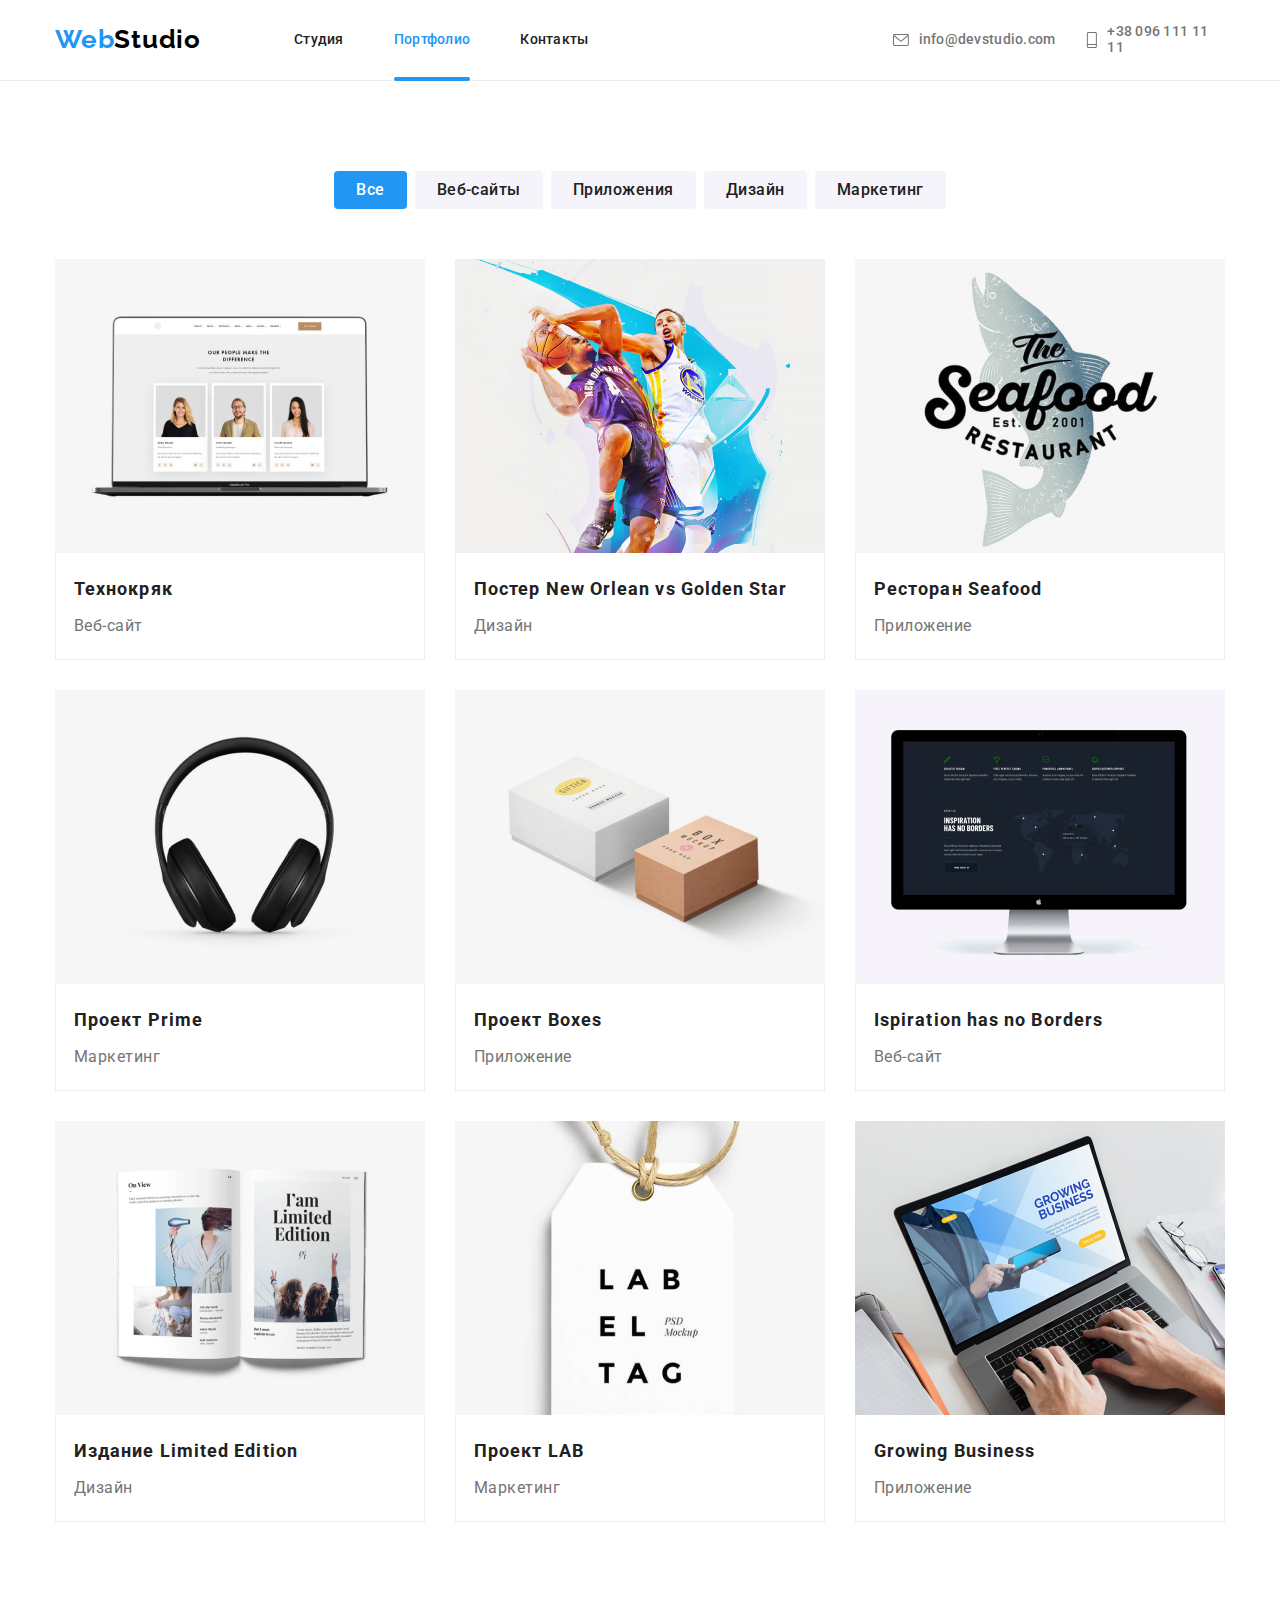
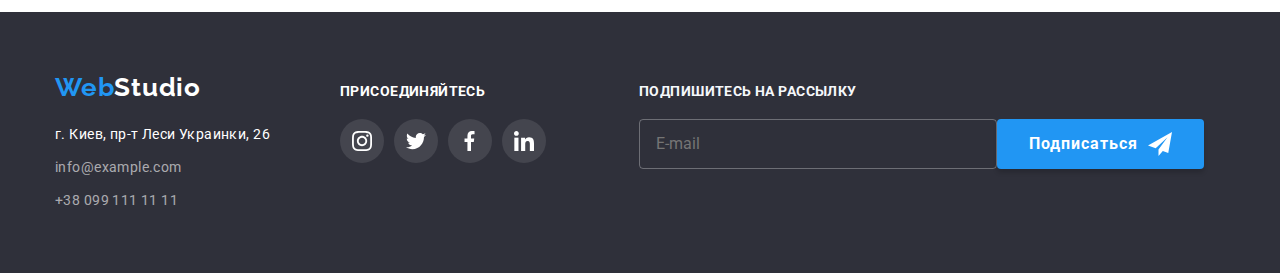
==== commit fef562c5: "1" ====
--- a/portfolio.html
+++ b/portfolio.html
@@ -17,13 +17,18 @@
     <header class="header">
         <div class="header__inner container">
             <a class="header__logo" lang="en" href="index.html"><span class="header__logo-accent">Web</span>Studio</a>
-            <button class="header__button" type="button" data-menu-button aria-controls="mobile-container">
+            <button class="header__button js-open-menu" type="button" data-menu-button aria-controls="mobile-container">
                 <svg width="40" height="40" aria-label="Переключатель мобильного меню">
                     <use class="icon-menu-open" href="./images/icons.svg#icon-mobile-menu"></use>
-                    <use class="icon-menu-close" href="./images/icons.svg#icon-mobile-menu-close"></use>
                 </svg>
             </button>
-            <div class="mobile-container" id="mobile-container" data-menu>
+            <div class="mobile-container js-menu-container" id="mobile-container" data-menu>
+                <button class="header__button_close js-close-menu" type="button" data-menu-button
+                    aria-controls="mobile-container">
+                    <svg width="40" height="40" aria-label="Переключатель мобильного меню">
+                        <use class="icon-menu-close" href="./images/icons.svg#icon-mobile-menu-close"></use>
+                    </svg>
+                </button>
                 <nav class="header__navigation">
                     <ul class="header__navigation-list">
                         <li class="header__navigation-item">
--- a/css/main.min.css
+++ b/css/main.min.css
@@ -1 +1 @@
-/*! modern-normalize v1.1.0 | MIT License | https://github.com/sindresorhus/modern-normalize */*,::before,::after{-webkit-box-sizing:border-box;box-sizing:border-box}html{line-height:1.15;-webkit-text-size-adjust:100%;-moz-tab-size:4;-o-tab-size:4;tab-size:4}body{margin:0;font-family:system-ui,-apple-system,"Segoe UI",Roboto,Helvetica,Arial,sans-serif,"Apple Color Emoji","Segoe UI Emoji"}hr{height:0;color:inherit}abbr[title]{-webkit-text-decoration:underline dotted;text-decoration:underline dotted}b,strong{font-weight:bolder}code,kbd,samp,pre{font-family:ui-monospace,SFMono-Regular,Consolas,"Liberation Mono",Menlo,monospace;font-size:1em}small{font-size:80%}sub,sup{font-size:75%;line-height:0;position:relative;vertical-align:baseline}sub{bottom:-0.25em}sup{top:-0.5em}table{text-indent:0;border-color:inherit}button,input,optgroup,select,textarea{font-family:inherit;font-size:100%;line-height:1.15;margin:0}button,select{text-transform:none}button,[type=button],[type=reset],[type=submit]{-webkit-appearance:button}::-moz-focus-inner{border-style:none;padding:0}:-moz-focusring{outline:1px dotted ButtonText}:-moz-ui-invalid{box-shadow:none}legend{padding:0}progress{vertical-align:baseline}::-webkit-inner-spin-button,::-webkit-outer-spin-button{height:auto}[type=search]{-webkit-appearance:textfield;outline-offset:-2px}::-webkit-search-decoration{-webkit-appearance:none}::-webkit-file-upload-button{-webkit-appearance:button;font:inherit}summary{display:list-item}body{background-color:#fff;font-family:"Roboto","Verdana","Tahoma",sans-serif;color:#757575;margin:0}:root{--name-color: #212121;--hover-color: #2196f3;--animation: cubic-bezier(0.4, 0, 0.2, 1)}ul{list-style:none;padding-left:0;margin-top:0;margin-bottom:0}h1,h2,h3,h4,h5,h6,p,a{margin-top:0;margin-bottom:0;text-decoration:none}.section{padding-bottom:90px;padding-top:90px}@media screen and (max-width: 1199px){.section{padding-bottom:60px;padding-top:60px}}*:focus-visible{outline:none}.container{margin-left:auto;margin-right:auto;padding-left:15px;padding-right:15px}@media screen and (min-width: 480px){.container{width:480px}}@media screen and (min-width: 768px){.container{width:768px}}@media screen and (min-width: 1200px){.container{width:1200px}}@media screen and (max-width: 479px){.mobile-container{padding:34px 30px}}@media screen and (max-width: 767px){.mobile-container{display:none;position:absolute;top:0;left:0;width:100%;background-color:#fff;text-align:center;padding:48px 40px;z-index:900}}@media screen and (min-width: 768px){.mobile-container{display:-webkit-box;display:-ms-flexbox;display:flex;gap:84px}}@media screen and (min-width: 1200px){.mobile-container{gap:304px}}.mobile-container.is-open{display:block}img{display:block;max-width:100%;height:auto}.header__logo{font-family:"Raleway","Verdana","Tahoma",sans-serif;font-weight:700;font-size:26px;line-height:1.19;letter-spacing:.03em;color:#000}@media screen and (min-width: 1200px){.header__logo{font-size:26px;line-height:1.2}}.header__logo-accent,.footer__logo-accent{color:var(--hover-color)}.footer__footer-logo{color:#fff;margin-bottom:20px;font-family:"Raleway","Verdana","Tahoma",sans-serif;font-weight:700;font-size:26px;line-height:1.19;letter-spacing:.03em;display:block}@media screen and (min-width: 1200px){.footer__footer-logo{font-size:26px;line-height:1.2}}.header{padding-top:0px;padding-bottom:0px;border-bottom:1px solid #ececec;position:relative}.header__inner{display:-webkit-box;display:-ms-flexbox;display:flex;-webkit-box-align:center;-ms-flex-align:center;align-items:center;min-height:60px}@media screen and (max-width: 767px){.header__inner{width:100%;-webkit-box-pack:justify;-ms-flex-pack:justify;justify-content:space-between}}.header__button{display:-webkit-inline-box;display:-ms-inline-flexbox;display:inline-flex;margin:0;padding:0;border:none;background-color:rgba(0,0,0,0);cursor:pointer;z-index:990}@media screen and (min-width: 768px){.header__button{display:none}}.header__button:hover .icon-menu-close,.header__button:hover .icon-menu-open{fill:var(--hover-color)}.header__button .icon-menu-close{display:none}.header__button.is-open .icon-menu-close{display:block}.header__button.is-open .icon-menu-open{display:none}@media screen and (max-width: 767px){.header__navigation{margin-bottom:306px}}@media screen and (min-width: 767px){.header__navigation{margin-left:88px;margin-bottom:0px}}@media screen and (min-width: 1200px){.header__navigation{margin-left:93px;margin-bottom:0px}}.header__navigation-contact{display:-webkit-box;display:-ms-flexbox;display:flex;-webkit-box-orient:vertical;-webkit-box-direction:reverse;-ms-flex-direction:column-reverse;flex-direction:column-reverse}@media screen and (max-width: 767px){.header__navigation-contact{margin-bottom:64px}}@media screen and (min-width: 768px){.header__navigation-contact{-webkit-box-orient:vertical;-webkit-box-direction:normal;-ms-flex-direction:column;flex-direction:column;-webkit-box-pack:center;-ms-flex-pack:center;justify-content:center}}@media screen and (min-width: 1200px){.header__navigation-contact{display:-webkit-box;display:-ms-flexbox;display:flex;-webkit-box-orient:horizontal;-webkit-box-direction:normal;-ms-flex-direction:row;flex-direction:row;gap:30px;-webkit-box-align:center;-ms-flex-align:center;align-items:center}}.header__navigation-list{display:-webkit-box;display:-ms-flexbox;display:flex;-webkit-box-orient:vertical;-webkit-box-direction:normal;-ms-flex-direction:column;flex-direction:column;-webkit-box-align:start;-ms-flex-align:start;align-items:flex-start;gap:32px}@media screen and (min-width: 768px){.header__navigation-list{-webkit-box-orient:horizontal;-webkit-box-direction:normal;-ms-flex-direction:row;flex-direction:row;gap:50px}}.header__navigation-item{display:inline-block}.header__link{font-style:normal;font-weight:500;font-size:40px;line-height:1.17;letter-spacing:.02em;text-decoration:none;padding:16px 0px;-webkit-transition-property:color;transition-property:color;-webkit-transition-duration:250ms;transition-duration:250ms;-webkit-transition-timing-function:var(--animation);transition-timing-function:var(--animation);color:#212121}@media screen and (min-width: 768px){.header__link{display:block;position:relative;padding-top:32px;padding-bottom:32px;font-size:14px;line-height:1.14}.header__link--current::after{content:" ";display:block;height:4px;border-radius:2px;background-color:var(--hover-color);position:absolute;bottom:-1px;width:100%}}.header__link--current{color:var(--hover-color)}.current::after{opacity:1;border-radius:4px}.header__link:hover,.header__contact:hover,.header__link:focus,.header__contact:focus,.current{color:var(--hover-color)}.header__contact{font-weight:500;font-size:24px;line-height:1.14;letter-spacing:.02em;color:#757575;padding:16px 0px;display:-webkit-box;display:-ms-flexbox;display:flex;-webkit-box-align:center;-ms-flex-align:center;align-items:center;-webkit-transition-property:color;transition-property:color;-webkit-transition-duration:250ms;transition-duration:250ms;-webkit-transition-timing-function:var(--animation);transition-timing-function:var(--animation)}.header__contact:hover .header__icon-contact,.header__contact:focus .header__icon-contact{fill:var(--hover-color)}@media screen and (min-width: 768px){.header__contact{line-height:1.14;font-size:12px;padding:5px 0px}}@media screen and (min-width: 1200px){.header__contact{font-size:14px}}.header__contact--size{font-size:34px}@media screen and (max-width: 377px){.header__contact--size{font-size:24px}}@media screen and (min-width: 768px){.header__contact--size{font-size:12px}}@media screen and (min-width: 1200px){.header__contact--size{font-size:14px}}.header__icon-contact{display:none}@media screen and (min-width: 768px){.header__icon-contact{display:block;fill:currentColor;margin-right:8px;width:14px;height:10px}}@media screen and (min-width: 1200px){.header__icon-contact{margin-right:10px;width:16px;height:12px}}@media screen and (min-width: 768px){.header__icon-contact--size{width:10px;height:14px}}@media screen and (min-width: 1200px){.header__icon-contact--size{width:12px;height:16px}}.header__mobile-menu-open{display:-webkit-box;display:-ms-flexbox;display:flex;margin:0 auto;padding:0;border-color:rgba(0,0,0,0);background-color:rgba(0,0,0,0);-webkit-transition:color 250ms cubic-bezier(0.4, 0, 0.2, 1);transition:color 250ms cubic-bezier(0.4, 0, 0.2, 1);z-index:99}.header__social-list{display:-webkit-box;display:-ms-flexbox;display:flex}@media screen and (max-width: 377px){.header__social-list{-ms-flex-wrap:wrap;flex-wrap:wrap;row-gap:10px}}@media screen and (min-width: 768px){.header__social-list{display:none}}.header__social-item:not(:last-child){border-right:1px solid rgba(33,33,33,.2);margin-right:10px}.header__social-link{padding-right:10px;text-decoration:none;color:var(--hover-color)}.main-section{margin-left:auto;margin-right:auto;padding-top:118px;padding-bottom:118px;text-align:center;background-image:-webkit-gradient(linear, left top, right top, from(rgba(47, 48, 58, 0.4)), to(rgba(47, 48, 58, 0.4))),url("../images/main-section/mobile-banner.jpg");background-image:linear-gradient(to right, rgba(47, 48, 58, 0.4), rgba(47, 48, 58, 0.4)),url("../images/main-section/mobile-banner.jpg");background-repeat:no-repeat;background-size:cover;background-position:center;background-color:#2f303a}@media screen and (min-device-pixel-ratio: 2),screen and (-webkit-min-device-pixel-ratio: 2),screen and (min-resolution: 192dpi),screen and (min-resolution: 2dppx){.main-section{background-image:-webkit-gradient(linear, left top, right top, from(rgba(47, 48, 58, 0.4)), to(rgba(47, 48, 58, 0.4))),url("../images/main-section/mobile-banner@2x.jpg");background-image:linear-gradient(to right, rgba(47, 48, 58, 0.4), rgba(47, 48, 58, 0.4)),url("../images/main-section/mobile-banner@2x.jpg")}}@media screen and (min-width: 576px){.main-section{background-image:-webkit-gradient(linear, left top, right top, from(rgba(47, 48, 58, 0.4)), to(rgba(47, 48, 58, 0.4))),url("../images/main-section/tablet-banner.jpg");background-image:linear-gradient(to right, rgba(47, 48, 58, 0.4), rgba(47, 48, 58, 0.4)),url("../images/main-section/tablet-banner.jpg")}}@media screen and (min-width: 576px)and (min-device-pixel-ratio: 2),screen and (min-width: 576px)and (-webkit-min-device-pixel-ratio: 2),screen and (min-width: 576px)and (min-resolution: 192dpi),screen and (min-width: 576px)and (min-resolution: 2dppx){.main-section{background-image:-webkit-gradient(linear, left top, right top, from(rgba(47, 48, 58, 0.4)), to(rgba(47, 48, 58, 0.4))),url("../images/main-section/tablet-banner@2x.jpg");background-image:linear-gradient(to right, rgba(47, 48, 58, 0.4), rgba(47, 48, 58, 0.4)),url("../images/main-section/tablet-banner@2x.jpg")}}@media screen and (min-width: 1200px){.main-section{padding-top:200px;padding-bottom:200px;max-width:1600px;background-image:-webkit-gradient(linear, left top, right top, from(rgba(47, 48, 58, 0.4)), to(rgba(47, 48, 58, 0.4))),url("../images/main-section/desktop-banner.jpg");background-image:linear-gradient(to right, rgba(47, 48, 58, 0.4), rgba(47, 48, 58, 0.4)),url("../images/main-section/desktop-banner.jpg")}}@media screen and (min-width: 1200px)and (min-device-pixel-ratio: 2),screen and (min-width: 1200px)and (-webkit-min-device-pixel-ratio: 2),screen and (min-width: 1200px)and (min-resolution: 192dpi),screen and (min-width: 1200px)and (min-resolution: 2dppx){.main-section{background-image:-webkit-gradient(linear, left top, right top, from(rgba(47, 48, 58, 0.4)), to(rgba(47, 48, 58, 0.4))),url("../images/main-section/desktop-banner@2x.jpg");background-image:linear-gradient(to right, rgba(47, 48, 58, 0.4), rgba(47, 48, 58, 0.4)),url("../images/main-section/desktop-banner@2x.jpg")}}.main-section__main-text{margin-bottom:30px;font-weight:900;font-size:44px;line-height:1.36;letter-spacing:.06em;text-transform:uppercase;color:#fff}@media screen and (max-width: 1199px){.main-section__main-text{font-size:26px;line-height:1.61}}.main-section__button-service{background-color:var(--hover-color);font-family:inherit;color:#fff;font-weight:700;font-size:16px;line-height:1.87;letter-spacing:.06em;text-align:center;-webkit-box-shadow:0px 4px 4px rgba(0,0,0,.15);box-shadow:0px 4px 4px rgba(0,0,0,.15);border-radius:4px;border-color:rgba(0,0,0,0);padding:10px 32px;min-width:200px;cursor:pointer}.advantages-section{margin:auto}@media screen and (min-width: 768px){.advantages-section__advantages-list{display:-webkit-box;display:-ms-flexbox;display:flex;-ms-flex-wrap:wrap;flex-wrap:wrap;margin:-15px}}@media screen and (min-width: 768px){.advantages-section__advantages-item{width:calc((100% - 60px)/2);margin:15px}}@media screen and (min-width: 1200px){.advantages-section__advantages-item{width:calc((100% - 120px)/4);margin:15px}}@media screen and (max-width: 767px){.advantages-section__advantages-item:not(:last-child){margin-bottom:30px}}.advantages-section__advantages-item:last-child{margin-right:0px}.advantages-section__icon-container{display:-webkit-box;display:-ms-flexbox;display:flex;-webkit-box-align:center;-ms-flex-align:center;align-items:center;-webkit-box-pack:center;-ms-flex-pack:center;justify-content:center;margin-bottom:30px;border-radius:4px;height:120px;background-color:#f5f4fa}.advantages-section__advantage-icon{width:70px;height:70px}.advantages-section__advantages{font-weight:700;font-size:14px;line-height:1.14;letter-spacing:.03em;text-transform:uppercase;color:var(--name-color);margin-bottom:10px}@media screen and (max-width: 767px){.advantages-section__advantages{text-align:center}}.advantages-section__advantages-text{font-size:14px;line-height:1.71;letter-spacing:.03em}.visual-section{padding-top:0}.visual-section__section-item{font-weight:700;font-size:36px;line-height:1.17;text-align:center;letter-spacing:.03em;color:var(--name-color);margin-bottom:50px;margin-top:0}.visual-section__visual-list{display:-webkit-box;display:-ms-flexbox;display:flex}.visual-section__visual-item{position:relative;display:block}.visual-section__visual-item:not(:last-child){margin-right:30px}.visual-section__name-work{font-family:"Roboto";font-style:normal;font-weight:700;font-size:14px;line-height:16px;text-align:center;letter-spacing:.03em;text-transform:uppercase;color:#fff;position:absolute;background:rgba(47,48,58,.8);bottom:0;left:0;right:0;height:70px;padding-top:27px}@media(max-width: 767px){.reviews{display:none}}.section-team{background-color:#f5f7fa}.section-team__section-item{margin-bottom:50px;font-size:36px;line-height:1.17;text-align:center;letter-spacing:.03em;color:#212121}@media screen and (max-width: 1199px){.section-team__section-item{margin-bottom:30px;font-size:28px}}.section-team__team-list{display:-webkit-box;display:-ms-flexbox;display:flex;-ms-flex-wrap:wrap;flex-wrap:wrap;-webkit-box-pack:center;-ms-flex-pack:center;justify-content:center;gap:30px}.section-team__team-unit{width:450px;background:#fff;-webkit-box-shadow:0px 1px 3px rgba(0,0,0,.12),0px 1px 1px rgba(0,0,0,.14),0px 2px 1px rgba(0,0,0,.2);box-shadow:0px 1px 3px rgba(0,0,0,.12),0px 1px 1px rgba(0,0,0,.14),0px 2px 1px rgba(0,0,0,.2);border-radius:0px 0px 4px 4px}@media screen and (min-width: 768px){.section-team__team-unit{width:354px}}@media screen and (min-width: 1200px){.section-team__team-unit{width:270px}}.section-team__team-unit:last-child{margin-right:0px}.section-team__team-img{padding-bottom:30px}.section-team__teammate-name{font-weight:500;font-size:16px;line-height:1.18;text-align:center;letter-spacing:.03em;color:var(--name-color);margin-top:30px;margin-bottom:10px}.section-team__teammate-position{font-size:16px;line-height:1.35;text-align:center;letter-spacing:.03em;margin-bottom:16px}.section-team__social-list{display:-webkit-box;display:-ms-flexbox;display:flex;-webkit-box-pack:center;-ms-flex-pack:center;justify-content:center;gap:10px;margin-bottom:30px}.section-team__link-area{display:-webkit-box;display:-ms-flexbox;display:flex;-webkit-box-align:center;-ms-flex-align:center;align-items:center;-webkit-box-pack:center;-ms-flex-pack:center;justify-content:center;width:44px;height:44px;border-radius:50%;-webkit-transition-property:background-color,fill;transition-property:background-color,fill;-webkit-transition-duration:250ms;transition-duration:250ms;-webkit-transition-timing-function:var(--animation);transition-timing-function:var(--animation)}.section-team__link-area:hover,.section-team__link-area:focus{background-color:var(--hover-color)}.section-team__link-area:hover .section-team__social-links,.section-team__link-area:focus .section-team__social-links{fill:#fff}.section-team__social-links{width:20px;height:20px;fill:#afb1b8}.clients__section-item{margin-bottom:50px;font-size:36px;line-height:1.17;text-align:center;letter-spacing:.03em;color:#212121}@media screen and (max-width: 1199px){.clients__section-item{margin-bottom:30px;font-size:28px}}.clients__client-list{display:-webkit-box;display:-ms-flexbox;display:flex;-ms-flex-wrap:wrap;flex-wrap:wrap;-webkit-box-pack:center;-ms-flex-pack:center;justify-content:center;margin:-15px}.client{margin:15px}.clients__client-link{display:-webkit-box;display:-ms-flexbox;display:flex;-webkit-box-pack:center;-ms-flex-pack:center;justify-content:center;-webkit-box-align:center;-ms-flex-align:center;align-items:center;width:170px;height:92px;border:1px solid #afb1b8;border-radius:4px;text-align:center;-webkit-transition-property:fill,border-color;transition-property:fill,border-color;-webkit-transition-duration:250ms;transition-duration:250ms;-webkit-transition-timing-function:var(--animation);transition-timing-function:var(--animation)}.clients__client-link:hover,.clients__client-link:focus{border:2px solid var(--hover-color);border-radius:4px}.clients__client-link:hover .clients__client-item,.clients__client-link:focus .clients__client-item{fill:var(--hover-color)}@media screen and (min-width: 320px){.clients__client-link{width:226px}}@media screen and (min-width: 480px){.clients__client-link{width:210px}}@media screen and (min-width: 768px){.clients__client-link{width:226px}}@media screen and (min-width: 1200px){.clients__client-link{width:170px}}.clients__client-item{width:106px;height:60px;fill:#afb1b8;-webkit-transition-property:fill;transition-property:fill;-webkit-transition-duration:250ms;transition-duration:250ms;-webkit-transition-timing-function:var(--animation);transition-timing-function:var(--animation)}footer{background:#2f303a;padding-top:60px;padding-bottom:60px}@media screen and (max-width: 1199px){.footer__inner{display:-webkit-box;display:-ms-flexbox;display:flex;-ms-flex-wrap:wrap;flex-wrap:wrap;-webkit-box-pack:center;-ms-flex-pack:center;justify-content:center;-webkit-box-align:baseline;-ms-flex-align:baseline;align-items:baseline;-webkit-column-gap:165px;-moz-column-gap:165px;column-gap:165px}}@media screen and (min-width: 1200px){.footer__inner{display:-webkit-box;display:-ms-flexbox;display:flex;-ms-flex-wrap:nowrap;flex-wrap:nowrap;-webkit-box-align:baseline;-ms-flex-align:baseline;align-items:baseline}}.footer__container-contacts{text-align:center}@media screen and (min-width: 1200px){.footer__container-contacts{text-align:left}}@media screen and (max-width: 1199px){.footer__container-contacts{margin-bottom:60px}}.footer__location{font-style:normal;font-size:14px;line-height:1.71;letter-spacing:.03em;color:#fff;margin-bottom:9px}.footer__footer-icons-list{display:-webkit-box;display:-ms-flexbox;display:flex;list-style:none;padding:0;margin-top:20px}.address,.footer__footer-contact-item:first-child{margin-bottom:9px}.footer__contact-footer{font-style:normal;font-size:14px;line-height:1.71;letter-spacing:.03em;color:rgba(255,255,255,.6);margin-bottom:9px;-webkit-transition-property:color;transition-property:color;-webkit-transition-duration:250ms;transition-duration:250ms;-webkit-transition-timing-function:var(--animation);transition-timing-function:var(--animation)}.footer__contact-footer:hover,.footer__contact-footer:focus{color:var(--hover-color)}.footer__container-footer-icons{display:-webkit-box;display:-ms-flexbox;display:flex;-webkit-box-orient:vertical;-webkit-box-direction:normal;-ms-flex-direction:column;flex-direction:column;-webkit-box-align:center;-ms-flex-align:center;align-items:center;margin-bottom:60px}@media screen and (min-width: 768px){.footer__container-footer-icons{margin-bottom:0}}@media screen and (min-width: 1200px){.footer__container-footer-icons{margin-left:70px;-webkit-box-align:start;-ms-flex-align:start;align-items:flex-start}}.footer__container-footer-icons h3{font-family:"Roboto";font-style:normal;font-weight:700;font-size:14px;line-height:16px;letter-spacing:.03em;text-transform:uppercase;color:#fff}.footer__footer-social-icons:not(:last-child){margin-right:10px}.footer__footer-social-link{display:-webkit-box;display:-ms-flexbox;display:flex;-webkit-box-align:center;-ms-flex-align:center;align-items:center;-webkit-box-pack:center;-ms-flex-pack:center;justify-content:center;width:44px;height:44px;border-radius:50%;background-color:rgba(255,255,255,.1);-webkit-transition-property:background-color;transition-property:background-color;-webkit-transition-duration:250ms;transition-duration:250ms;-webkit-transition-timing-function:var(--animation);transition-timing-function:var(--animation)}.footer__footer-social-link:hover,.footer__footer-social-link:focus{background-color:var(--hover-color)}.footer__footer-social-icon{width:20px;height:20px;fill:#fff}@media screen and (max-width: 1199px){.footer__footer-join{text-align:center}}@media screen and (min-width: 1200px){.footer__footer-join{display:-webkit-box;display:-ms-flexbox;display:flex;-webkit-box-align:end;-ms-flex-align:end;align-items:flex-end;margin-left:93px}}.footer__footer-join-label{display:block;margin-bottom:20px;color:#f5f7fa;font-weight:700;font-size:14px;line-height:1.1429;letter-spacing:.03em;-webkit-text-decoration:str;text-decoration:str;text-transform:uppercase}.footer__footer-join-input{min-height:50px;padding:15px 16px;margin-bottom:20px;border:1px solid rgba(255,255,255,.3);background-color:rgba(0,0,0,0);border-radius:4px;color:var(--basic-white);-webkit-transition:border var(--time-transition) var(--cubic);transition:border var(--time-transition) var(--cubic)}@media screen and (max-width: 479px){.footer__footer-join-input{width:220px}}@media screen and (min-width: 480px){.footer__footer-join-input{width:450px}}@media screen and (min-width: 1200px){.footer__footer-join-input{margin-bottom:0;width:358px}}.footer__footer-join-submit{display:-webkit-inline-box;display:-ms-inline-flexbox;display:inline-flex;-webkit-box-pack:center;-ms-flex-pack:center;justify-content:center;-webkit-box-align:center;-ms-flex-align:center;align-items:center;min-width:200px;padding:10px 32px;border-radius:4px;margin-left:auto;margin-right:auto;color:#fff;background-color:var(--hover-color);border:none;font-family:inherit;font-weight:700;font-size:16px;line-height:1.875;text-align:center;letter-spacing:.06em;-webkit-box-shadow:0px 4px 4px 0px rgba(0,0,0,.15);box-shadow:0px 4px 4px 0px rgba(0,0,0,.15);cursor:pointer;-webkit-transition-property:background-color;transition-property:background-color;-webkit-transition-duration:250ms;transition-duration:250ms;-webkit-transition-timing-function:cubic-bezier(0.4, 0, 0.2, 1);transition-timing-function:cubic-bezier(0.4, 0, 0.2, 1)}.footer__footer-join-icon{margin-left:10px;fill:currentColor}.portfolio__button-list{display:-webkit-box;display:-ms-flexbox;display:flex;-ms-flex-wrap:wrap;flex-wrap:wrap;gap:8px;margin-bottom:40px}@media screen and (min-width: 768px){.portfolio__button-list{-webkit-box-pack:center;-ms-flex-pack:center;justify-content:center}}.portfolio__button-item{margin-right:8px}.portfolio__button-item:last-child{margin-right:0px}.portfolio__portfolio-button{font-family:"Roboto";font-weight:500;font-size:16px;line-height:1.62;text-align:center;letter-spacing:.03em;color:var(--name-color);cursor:pointer;padding:6px 22px;border:0;border-radius:4px;background:#f5f4fa;-webkit-transition-property:color,background-color,-webkit-box-shadow;transition-property:color,background-color,-webkit-box-shadow;transition-property:color,background-color,box-shadow;transition-property:color,background-color,box-shadow,-webkit-box-shadow;-webkit-transition-duration:250ms;transition-duration:250ms;-webkit-transition-timing-function:var(--animation);transition-timing-function:var(--animation)}.portfolio__portfolio-button:hover,.portfolio__portfolio-button:focus{background:var(--hover-color);-webkit-box-shadow:0px 3px 1px rgba(0,0,0,.1),0px 1px 2px rgba(0,0,0,.08),0px 2px 2px rgba(0,0,0,.12);box-shadow:0px 3px 1px rgba(0,0,0,.1),0px 1px 2px rgba(0,0,0,.08),0px 2px 2px rgba(0,0,0,.12);border-radius:4px;font-weight:500;font-size:16px;line-height:1.62;text-align:center;letter-spacing:.03em;color:#fff}.portfolio__portfolio-button--current{background-color:var(--hover-color);color:#fff;border-radius:4px}.portfolio__portfolio-list{display:-webkit-box;display:-ms-flexbox;display:flex;-ms-flex-wrap:wrap;flex-wrap:wrap;gap:30px}@media screen and (min-width: 1200px){.portfolio__portfolio-list{-webkit-box-pack:center;-ms-flex-pack:center;justify-content:center}}.portfolio__portfolio-section{cursor:pointer;width:450px;-webkit-transition:-webkit-box-shadow var(--time-transition) var(--cubic);transition:-webkit-box-shadow var(--time-transition) var(--cubic);transition:box-shadow var(--time-transition) var(--cubic);transition:box-shadow var(--time-transition) var(--cubic), -webkit-box-shadow var(--time-transition) var(--cubic)}@media screen and (min-width: 768px){.portfolio__portfolio-section{width:354px}}@media screen and (min-width: 1200px){.portfolio__portfolio-section{width:370px}}.portfolio__portfolio-section:hover,.portfolio__portfolio-section:focus{-webkit-box-shadow:0px 1px 1px rgba(0,0,0,.12),0px 4px 4px rgba(0,0,0,.06),1px 4px 6px rgba(0,0,0,.16);box-shadow:0px 1px 1px rgba(0,0,0,.12),0px 4px 4px rgba(0,0,0,.06),1px 4px 6px rgba(0,0,0,.16)}.portfolio__portfolio-section:nth-child(3n){margin-right:0}.portfolio__portfolio-section:nth-last-child(-n+3){margin-bottom:0}.portfolio__portfolio-link{display:block;text-decoration:none;-webkit-transition-property:-webkit-box-shadow;transition-property:-webkit-box-shadow;transition-property:box-shadow;transition-property:box-shadow, -webkit-box-shadow;-webkit-transition-duration:250ms;transition-duration:250ms;-webkit-transition-timing-function:var(--animation);transition-timing-function:var(--animation)}.portfolio__portfolio-link:hover .portfolio__portfolio-thumb::before{-webkit-transform:translateY(0);transform:translateY(0)}.portfolio__portfolio-link:hover .portfolio__portfolio-overlay{-webkit-transform:translateY(0);transform:translateY(0)}.portfolio__portfolio-thumb{position:relative;overflow:hidden}.portfolio__portfolio-thumb::before{display:inline-block;content:"";position:absolute;top:0;left:0;width:100%;height:100%;background-color:rgba(33,150,243,.9);-webkit-transform:translateY(100%);transform:translateY(100%);-webkit-transition:-webkit-transform 250ms var(--animation);transition:-webkit-transform 250ms var(--animation);transition:transform 250ms var(--animation);transition:transform 250ms var(--animation), -webkit-transform 250ms var(--animation)}.portfolio__portfolio-overlay{position:absolute;top:0;left:0;width:100%;height:100%;display:-webkit-box;display:-ms-flexbox;display:flex;-webkit-box-pack:center;-ms-flex-pack:center;justify-content:center;-webkit-box-align:center;-ms-flex-align:center;align-items:center;-webkit-transform:translateY(100%);transform:translateY(100%);-webkit-transition:-webkit-transform 250ms var(--animation);transition:-webkit-transform 250ms var(--animation);transition:transform 250ms var(--animation);transition:transform 250ms var(--animation), -webkit-transform 250ms var(--animation)}.portfolio__portfolio-about{padding:73px 24px;font-size:18px;line-height:1.56;color:#fff}@media screen and (max-width: 320px){.portfolio__portfolio-about{padding:12px 12px;font-size:14px}}@media screen and (min-width: 375px){.portfolio__portfolio-about{padding:24px 24px;font-size:18px}}@media screen and (min-width: 375px){.portfolio__portfolio-about{padding:49px 24px}}@media screen and (min-width: 1200px){.portfolio__portfolio-about{padding:63px 24px}}.portfolio__portfolio-discription{padding:20px 20px;border:1px solid #eee;border-top:none}@media screen and (min-width: 768px){.portfolio__portfolio-discription{padding:18px 18px}}.portfolio__portfolio-item{font-weight:700;font-size:18px;line-height:2;letter-spacing:.06em;color:var(--name-color);margin-bottom:4px}.portfolio__portfolio-type{font-size:16px;line-height:1.875;letter-spacing:.03em;color:#757575}.backdrop{position:fixed;top:0;left:0;width:100%;height:100%;background-color:rgba(0,0,0,.2);opacity:1;-webkit-transition:opacity 250ms var(--animation),visibility 250ms var(--animation);transition:opacity 250ms var(--animation),visibility 250ms var(--animation)}.backdrop.is-hidden{opacity:0;pointer-events:none}.modal{position:absolute;top:50%;left:50%;background-color:#fff;-webkit-box-shadow:0px 1px 3px rgba(0,0,0,.12),0px 1px 1px rgba(0,0,0,.14),0px 2px 1px rgba(0,0,0,.2);box-shadow:0px 1px 3px rgba(0,0,0,.12),0px 1px 1px rgba(0,0,0,.14),0px 2px 1px rgba(0,0,0,.2);border-radius:4px;-webkit-transform:translate(-50%, -50%) scale(1);transform:translate(-50%, -50%) scale(1);-webkit-transition:-webkit-transform 250ms var(--animation);transition:-webkit-transform 250ms var(--animation);transition:transform 250ms var(--animation);transition:transform 250ms var(--animation), -webkit-transform 250ms var(--animation);padding:40px}@media screen and (max-width: 479px){.modal{padding:15px;width:calc(100% - 20px)}}@media screen and (min-width: 480px)and (max-width: 1199px){.modal{width:450px}}.modal__modal-btn{display:-webkit-box;display:-ms-flexbox;display:flex;-webkit-box-pack:center;-ms-flex-pack:center;justify-content:center;-webkit-box-align:center;-ms-flex-align:center;align-items:center;position:absolute;top:8px;right:8px;width:30px;height:30px;border:1px solid rgba(0,0,0,.1);border-radius:50%;background:#fff;cursor:pointer;-webkit-transition-timing-function:var(--animation);transition-timing-function:var(--animation)}.modal__modal-btn:hover{cursor:pointer;fill:var(--hover-color)}.modal__modal-icon{width:11px;height:11px}.modal-form__modal-title{margin-bottom:12px;font-weight:700;font-size:20px;line-height:1.15;text-align:center;letter-spacing:.03em;color:var(--name-color)}.modal-form__field{position:relative;text-align:left;margin-bottom:10px}.modal-form__modal-label{display:block;font-size:12px;line-height:1.17;letter-spacing:.01em;padding:0;margin-bottom:4px}.modal-form__field-input{position:relative;margin-bottom:10px}.modal-form__input{padding:12px 12px 12px 42px}.modal-form__input,.modal-form__textarea-input{width:100%;border-radius:4px;border:1px solid rgba(33,33,33,.2);margin:0;font-size:14px;line-height:1.1721;-webkit-transition-property:border,background-color,-webkit-box-shadow;transition-property:border,background-color,-webkit-box-shadow;transition-property:border,background-color,box-shadow;transition-property:border,background-color,box-shadow,-webkit-box-shadow;-webkit-transition-duration:250ms;transition-duration:250ms;-webkit-transition-timing-function:var(--animation);transition-timing-function:var(--animation)}.modal-form__icon{display:inline-block;position:absolute;left:15px;top:50%;-webkit-transform:translateY(-50%);transform:translateY(-50%);fill:currentColor;color:#212121;-webkit-transition-property:color;transition-property:color;-webkit-transition-duration:250ms;transition-duration:250ms;-webkit-transition-timing-function:var(--animation);transition-timing-function:var(--animation)}.modal-form__feedback{text-align:left}.modal-form__textarea-input{min-height:120px;padding:12px 16px;margin-bottom:20px;resize:none}.modal-form__textarea-input::-webkit-input-placeholder{font-size:14px;line-height:1.1429;letter-spacing:.01em;color:rgba(117,117,117,.5)}.modal-form__textarea-input::-moz-placeholder{font-size:14px;line-height:1.1429;letter-spacing:.01em;color:rgba(117,117,117,.5)}.modal-form__textarea-input:-ms-input-placeholder{font-size:14px;line-height:1.1429;letter-spacing:.01em;color:rgba(117,117,117,.5)}.modal-form__textarea-input::-ms-input-placeholder{font-size:14px;line-height:1.1429;letter-spacing:.01em;color:rgba(117,117,117,.5)}.modal-form__textarea-input::placeholder{font-size:14px;line-height:1.1429;letter-spacing:.01em;color:rgba(117,117,117,.5)}.modal-form__textarea-input:focus{border:1px solid var(--hover-color);outline:none}.modal-form__input:focus{border:1px solid var(--hover-color);outline:none}.modal-form__input:focus~.modal-form__icon{color:var(--hover-color)}.modal-form__modal-link{color:var(--hover-color);text-decoration:underline}.modal-form__label-agree{position:relative;color:#757575;line-height:1.17;font-size:12px}@media screen and (min-width: 420px){.modal-form__label-agree{display:-webkit-inline-box;display:-ms-inline-flexbox;display:inline-flex;-webkit-box-align:center;-ms-flex-align:center;align-items:center}}@media screen and (min-width: 1200px){.modal-form__label-agree{line-height:1.71;margin-left:14px;font-size:14px}}@media screen and (max-width: 479px){.modal-form__agree{text-align:center}}.modal-form__unchecked-icon{position:absolute;-webkit-transform:translateY(-50%);transform:translateY(-50%);top:50%;left:0;opacity:1;border-radius:2px}.modal-form__visually-hidden{position:absolute;width:1px;height:1px;margin:-1px;border:0;padding:0;white-space:nowrap;-webkit-clip-path:inset(100%);clip-path:inset(100%);clip:rect(0 0 0 0);overflow:hidden}.modal-form__checked-icon{position:absolute;top:50%;left:0;-webkit-transform:translateY(-50%);transform:translateY(-50%);opacity:0;border-radius:2px;-webkit-transition-property:opacity;transition-property:opacity;-webkit-transition-duration:250ms;transition-duration:250ms;-webkit-transition-timing-function:var(--animation);transition-timing-function:var(--animation)}.modal-form .modal-form__agree-text{padding-left:20px;padding-right:3px}.checkbox:checked~.modal-form__checked-icon{opacity:1}.modal-form__modal-link{-webkit-text-decoration-line:underline;text-decoration-line:underline;color:var(--hover-color)}.modal-form__btn-send{margin-top:30px;margin-right:auto;margin-left:auto;width:200px;height:50px;position:relative;left:50%;-webkit-transform:translate(-50%, 0);transform:translate(-50%, 0);padding:10px 55px 10px 58px;font-weight:700;font-size:16px;text-align:center;letter-spacing:.06em;color:#fff;background:var(--hover-color);-webkit-box-shadow:0px 4px 4px rgba(0,0,0,.15);box-shadow:0px 4px 4px rgba(0,0,0,.15);border:none;border-radius:4px}/*# sourceMappingURL=main.min.css.map */+/*! modern-normalize v1.1.0 | MIT License | https://github.com/sindresorhus/modern-normalize */*,::before,::after{-webkit-box-sizing:border-box;box-sizing:border-box}html{line-height:1.15;-webkit-text-size-adjust:100%;-moz-tab-size:4;-o-tab-size:4;tab-size:4}body{margin:0;font-family:system-ui,-apple-system,"Segoe UI",Roboto,Helvetica,Arial,sans-serif,"Apple Color Emoji","Segoe UI Emoji"}hr{height:0;color:inherit}abbr[title]{-webkit-text-decoration:underline dotted;text-decoration:underline dotted}b,strong{font-weight:bolder}code,kbd,samp,pre{font-family:ui-monospace,SFMono-Regular,Consolas,"Liberation Mono",Menlo,monospace;font-size:1em}small{font-size:80%}sub,sup{font-size:75%;line-height:0;position:relative;vertical-align:baseline}sub{bottom:-0.25em}sup{top:-0.5em}table{text-indent:0;border-color:inherit}button,input,optgroup,select,textarea{font-family:inherit;font-size:100%;line-height:1.15;margin:0}button,select{text-transform:none}button,[type=button],[type=reset],[type=submit]{-webkit-appearance:button}::-moz-focus-inner{border-style:none;padding:0}:-moz-focusring{outline:1px dotted ButtonText}:-moz-ui-invalid{box-shadow:none}legend{padding:0}progress{vertical-align:baseline}::-webkit-inner-spin-button,::-webkit-outer-spin-button{height:auto}[type=search]{-webkit-appearance:textfield;outline-offset:-2px}::-webkit-search-decoration{-webkit-appearance:none}::-webkit-file-upload-button{-webkit-appearance:button;font:inherit}summary{display:list-item}body{background-color:#fff;font-family:"Roboto","Verdana","Tahoma",sans-serif;color:#757575;margin:0}:root{--name-color: #212121;--hover-color: #2196f3;--animation: cubic-bezier(0.4, 0, 0.2, 1)}ul{list-style:none;padding-left:0;margin-top:0;margin-bottom:0}h1,h2,h3,h4,h5,h6,p,a{margin-top:0;margin-bottom:0;text-decoration:none}.section{padding-bottom:90px;padding-top:90px}@media screen and (max-width: 1199px){.section{padding-bottom:60px;padding-top:60px}}*:focus-visible{outline:none}.container{margin-left:auto;margin-right:auto;padding-left:15px;padding-right:15px}@media screen and (min-width: 480px){.container{width:480px}}@media screen and (min-width: 768px){.container{width:768px}}@media screen and (min-width: 1200px){.container{width:1200px}}@media screen and (max-width: 479px){.mobile-container{padding:34px 30px}}@media screen and (max-width: 767px){.mobile-container{display:none;position:fixed;top:0;left:0;width:100vw;height:100vh;background-color:#fff;text-align:center;padding:48px 40px;z-index:100}}@media screen and (min-width: 768px){.mobile-container{display:-webkit-box;display:-ms-flexbox;display:flex;gap:84px}}@media screen and (min-width: 1200px){.mobile-container{gap:304px}}.mobile-container.is-open{display:block}img{display:block;max-width:100%;height:auto}.header__logo{font-family:"Raleway","Verdana","Tahoma",sans-serif;font-weight:700;font-size:26px;line-height:1.19;letter-spacing:.03em;color:#000}@media screen and (min-width: 1200px){.header__logo{font-size:26px;line-height:1.2}}.header__logo-accent,.footer__logo-accent{color:var(--hover-color)}.footer__footer-logo{color:#fff;margin-bottom:20px;font-family:"Raleway","Verdana","Tahoma",sans-serif;font-weight:700;font-size:26px;line-height:1.19;letter-spacing:.03em;display:block}@media screen and (min-width: 1200px){.footer__footer-logo{font-size:26px;line-height:1.2}}.header{padding-top:0px;padding-bottom:0px;border-bottom:1px solid #ececec;position:relative}.header__inner{display:-webkit-box;display:-ms-flexbox;display:flex;-webkit-box-align:center;-ms-flex-align:center;align-items:center;min-height:60px}@media screen and (max-width: 767px){.header__inner{width:100%;-webkit-box-pack:justify;-ms-flex-pack:justify;justify-content:space-between}}.header__button{display:-webkit-box;display:-ms-flexbox;display:flex;margin:0;padding:0;border:none;background-color:rgba(0,0,0,0);cursor:pointer;z-index:99}@media screen and (min-width: 768px){.header__button{display:none}}.header__button:hover .icon-menu-close,.header__button:hover .icon-menu-open{fill:var(--hover-color)}.header__button_close{position:fixed;top:10px;right:15px;margin:0;padding:0;border:none;background-color:rgba(0,0,0,0);cursor:pointer;z-index:991}@media screen and (min-width: 768px){.header__button_close{display:none}}.header__button_close:hover .icon-menu-close,.header__button_close:hover .icon-menu-open{fill:var(--hover-color)}.header__button .icon-menu-close{display:none}.header__button.is-open .icon-menu-close{display:block}.header__button.is-open .icon-menu-open{display:none}@media screen and (max-width: 767px){.header__navigation{margin-bottom:306px}}@media screen and (min-width: 767px){.header__navigation{margin-left:88px;margin-bottom:0px}}@media screen and (min-width: 1200px){.header__navigation{margin-left:93px;margin-bottom:0px}}.header__navigation-contact{display:-webkit-box;display:-ms-flexbox;display:flex;-webkit-box-orient:vertical;-webkit-box-direction:reverse;-ms-flex-direction:column-reverse;flex-direction:column-reverse}@media screen and (max-width: 767px){.header__navigation-contact{margin-bottom:64px}}@media screen and (min-width: 768px){.header__navigation-contact{-webkit-box-orient:vertical;-webkit-box-direction:normal;-ms-flex-direction:column;flex-direction:column;-webkit-box-pack:center;-ms-flex-pack:center;justify-content:center}}@media screen and (min-width: 1200px){.header__navigation-contact{display:-webkit-box;display:-ms-flexbox;display:flex;-webkit-box-orient:horizontal;-webkit-box-direction:normal;-ms-flex-direction:row;flex-direction:row;gap:30px;-webkit-box-align:center;-ms-flex-align:center;align-items:center}}.header__navigation-list{display:-webkit-box;display:-ms-flexbox;display:flex;-webkit-box-orient:vertical;-webkit-box-direction:normal;-ms-flex-direction:column;flex-direction:column;-webkit-box-align:start;-ms-flex-align:start;align-items:flex-start;gap:32px}@media screen and (min-width: 768px){.header__navigation-list{-webkit-box-orient:horizontal;-webkit-box-direction:normal;-ms-flex-direction:row;flex-direction:row;gap:50px}}.header__navigation-item{display:inline-block}.header__link{font-style:normal;font-weight:500;font-size:40px;line-height:1.17;letter-spacing:.02em;text-decoration:none;padding:16px 0px;-webkit-transition-property:color;transition-property:color;-webkit-transition-duration:250ms;transition-duration:250ms;-webkit-transition-timing-function:var(--animation);transition-timing-function:var(--animation);color:#212121}@media screen and (min-width: 768px){.header__link{display:block;position:relative;padding-top:32px;padding-bottom:32px;font-size:14px;line-height:1.14}.header__link--current::after{content:" ";display:block;height:4px;border-radius:2px;background-color:var(--hover-color);position:absolute;bottom:-1px;width:100%}}.header__link--current{color:var(--hover-color)}.current::after{opacity:1;border-radius:4px}.header__link:hover,.header__contact:hover,.header__link:focus,.header__contact:focus,.current{color:var(--hover-color)}.header__contact{font-weight:500;font-size:24px;line-height:1.14;letter-spacing:.02em;color:#757575;padding:16px 0px;display:-webkit-box;display:-ms-flexbox;display:flex;-webkit-box-align:center;-ms-flex-align:center;align-items:center;-webkit-transition-property:color;transition-property:color;-webkit-transition-duration:250ms;transition-duration:250ms;-webkit-transition-timing-function:var(--animation);transition-timing-function:var(--animation)}.header__contact:hover .header__icon-contact,.header__contact:focus .header__icon-contact{fill:var(--hover-color)}@media screen and (min-width: 768px){.header__contact{line-height:1.14;font-size:12px;padding:5px 0px}}@media screen and (min-width: 1200px){.header__contact{font-size:14px}}.header__contact--size{font-size:34px}@media screen and (max-width: 377px){.header__contact--size{font-size:24px}}@media screen and (min-width: 768px){.header__contact--size{font-size:12px}}@media screen and (min-width: 1200px){.header__contact--size{font-size:14px}}.header__icon-contact{display:none}@media screen and (min-width: 768px){.header__icon-contact{display:block;fill:currentColor;margin-right:8px;width:14px;height:10px}}@media screen and (min-width: 1200px){.header__icon-contact{margin-right:10px;width:16px;height:12px}}@media screen and (min-width: 768px){.header__icon-contact--size{width:10px;height:14px}}@media screen and (min-width: 1200px){.header__icon-contact--size{width:12px;height:16px}}.header__mobile-menu-open{display:-webkit-box;display:-ms-flexbox;display:flex;margin:0 auto;padding:0;border-color:rgba(0,0,0,0);background-color:rgba(0,0,0,0);-webkit-transition:color 250ms cubic-bezier(0.4, 0, 0.2, 1);transition:color 250ms cubic-bezier(0.4, 0, 0.2, 1);z-index:99}.header__social-list{display:-webkit-box;display:-ms-flexbox;display:flex}@media screen and (max-width: 377px){.header__social-list{-ms-flex-wrap:wrap;flex-wrap:wrap;row-gap:10px}}@media screen and (min-width: 768px){.header__social-list{display:none}}.header__social-item:not(:last-child){border-right:1px solid rgba(33,33,33,.2);margin-right:10px}.header__social-link{padding-right:10px;text-decoration:none;color:var(--hover-color)}.main-section{margin-left:auto;margin-right:auto;padding-top:118px;padding-bottom:118px;text-align:center;background-image:-webkit-gradient(linear, left top, right top, from(rgba(47, 48, 58, 0.4)), to(rgba(47, 48, 58, 0.4))),url("../images/main-section/mobile-banner.jpg");background-image:linear-gradient(to right, rgba(47, 48, 58, 0.4), rgba(47, 48, 58, 0.4)),url("../images/main-section/mobile-banner.jpg");background-repeat:no-repeat;background-size:cover;background-position:center;background-color:#2f303a}@media screen and (min-device-pixel-ratio: 2),screen and (-webkit-min-device-pixel-ratio: 2),screen and (min-resolution: 192dpi),screen and (min-resolution: 2dppx){.main-section{background-image:-webkit-gradient(linear, left top, right top, from(rgba(47, 48, 58, 0.4)), to(rgba(47, 48, 58, 0.4))),url("../images/main-section/mobile-banner@2x.jpg");background-image:linear-gradient(to right, rgba(47, 48, 58, 0.4), rgba(47, 48, 58, 0.4)),url("../images/main-section/mobile-banner@2x.jpg")}}@media screen and (min-width: 576px){.main-section{background-image:-webkit-gradient(linear, left top, right top, from(rgba(47, 48, 58, 0.4)), to(rgba(47, 48, 58, 0.4))),url("../images/main-section/tablet-banner.jpg");background-image:linear-gradient(to right, rgba(47, 48, 58, 0.4), rgba(47, 48, 58, 0.4)),url("../images/main-section/tablet-banner.jpg")}}@media screen and (min-width: 576px)and (min-device-pixel-ratio: 2),screen and (min-width: 576px)and (-webkit-min-device-pixel-ratio: 2),screen and (min-width: 576px)and (min-resolution: 192dpi),screen and (min-width: 576px)and (min-resolution: 2dppx){.main-section{background-image:-webkit-gradient(linear, left top, right top, from(rgba(47, 48, 58, 0.4)), to(rgba(47, 48, 58, 0.4))),url("../images/main-section/tablet-banner@2x.jpg");background-image:linear-gradient(to right, rgba(47, 48, 58, 0.4), rgba(47, 48, 58, 0.4)),url("../images/main-section/tablet-banner@2x.jpg")}}@media screen and (min-width: 1200px){.main-section{padding-top:200px;padding-bottom:200px;max-width:1600px;background-image:-webkit-gradient(linear, left top, right top, from(rgba(47, 48, 58, 0.4)), to(rgba(47, 48, 58, 0.4))),url("../images/main-section/desktop-banner.jpg");background-image:linear-gradient(to right, rgba(47, 48, 58, 0.4), rgba(47, 48, 58, 0.4)),url("../images/main-section/desktop-banner.jpg")}}@media screen and (min-width: 1200px)and (min-device-pixel-ratio: 2),screen and (min-width: 1200px)and (-webkit-min-device-pixel-ratio: 2),screen and (min-width: 1200px)and (min-resolution: 192dpi),screen and (min-width: 1200px)and (min-resolution: 2dppx){.main-section{background-image:-webkit-gradient(linear, left top, right top, from(rgba(47, 48, 58, 0.4)), to(rgba(47, 48, 58, 0.4))),url("../images/main-section/desktop-banner@2x.jpg");background-image:linear-gradient(to right, rgba(47, 48, 58, 0.4), rgba(47, 48, 58, 0.4)),url("../images/main-section/desktop-banner@2x.jpg")}}.main-section__main-text{margin-bottom:30px;font-weight:900;font-size:44px;line-height:1.36;letter-spacing:.06em;text-transform:uppercase;color:#fff}@media screen and (max-width: 1199px){.main-section__main-text{font-size:26px;line-height:1.61}}.main-section__button-service{background-color:var(--hover-color);font-family:inherit;color:#fff;font-weight:700;font-size:16px;line-height:1.87;letter-spacing:.06em;text-align:center;-webkit-box-shadow:0px 4px 4px rgba(0,0,0,.15);box-shadow:0px 4px 4px rgba(0,0,0,.15);border-radius:4px;border-color:rgba(0,0,0,0);padding:10px 32px;min-width:200px;cursor:pointer}.advantages-section{margin:auto}@media screen and (min-width: 768px){.advantages-section__advantages-list{display:-webkit-box;display:-ms-flexbox;display:flex;-ms-flex-wrap:wrap;flex-wrap:wrap;margin:-15px}}@media screen and (min-width: 768px){.advantages-section__advantages-item{width:calc((100% - 60px)/2);margin:15px}}@media screen and (min-width: 1200px){.advantages-section__advantages-item{width:calc((100% - 120px)/4);margin:15px}}@media screen and (max-width: 767px){.advantages-section__advantages-item:not(:last-child){margin-bottom:30px}}.advantages-section__advantages-item:last-child{margin-right:0px}.advantages-section__icon-container{display:-webkit-box;display:-ms-flexbox;display:flex;-webkit-box-align:center;-ms-flex-align:center;align-items:center;-webkit-box-pack:center;-ms-flex-pack:center;justify-content:center;margin-bottom:30px;border-radius:4px;height:120px;background-color:#f5f4fa}.advantages-section__advantage-icon{width:70px;height:70px}.advantages-section__advantages{font-weight:700;font-size:14px;line-height:1.14;letter-spacing:.03em;text-transform:uppercase;color:var(--name-color);margin-bottom:10px}@media screen and (max-width: 767px){.advantages-section__advantages{text-align:center}}.advantages-section__advantages-text{font-size:14px;line-height:1.71;letter-spacing:.03em}.visual-section{padding-top:0}.visual-section__section-item{font-weight:700;font-size:36px;line-height:1.17;text-align:center;letter-spacing:.03em;color:var(--name-color);margin-bottom:50px;margin-top:0}.visual-section__visual-list{display:-webkit-box;display:-ms-flexbox;display:flex}.visual-section__visual-item{position:relative;display:block}.visual-section__visual-item:not(:last-child){margin-right:30px}.visual-section__name-work{font-family:"Roboto";font-style:normal;font-weight:700;font-size:14px;line-height:16px;text-align:center;letter-spacing:.03em;text-transform:uppercase;color:#fff;position:absolute;background:rgba(47,48,58,.8);bottom:0;left:0;right:0;height:70px;padding-top:27px}@media(max-width: 1199px){.reviews{display:none}}.section-team{background-color:#f5f7fa}.section-team__section-item{margin-bottom:50px;font-size:36px;line-height:1.17;text-align:center;letter-spacing:.03em;color:#212121}@media screen and (max-width: 1199px){.section-team__section-item{margin-bottom:30px;font-size:28px}}.section-team__team-list{display:-webkit-box;display:-ms-flexbox;display:flex;-ms-flex-wrap:wrap;flex-wrap:wrap;-webkit-box-pack:center;-ms-flex-pack:center;justify-content:center;gap:30px}.section-team__team-unit{width:450px;background:#fff;-webkit-box-shadow:0px 1px 3px rgba(0,0,0,.12),0px 1px 1px rgba(0,0,0,.14),0px 2px 1px rgba(0,0,0,.2);box-shadow:0px 1px 3px rgba(0,0,0,.12),0px 1px 1px rgba(0,0,0,.14),0px 2px 1px rgba(0,0,0,.2);border-radius:0px 0px 4px 4px}@media screen and (min-width: 768px){.section-team__team-unit{width:354px}}@media screen and (min-width: 1200px){.section-team__team-unit{width:270px}}.section-team__team-unit:last-child{margin-right:0px}.section-team__team-img{padding-bottom:30px}.section-team__teammate-name{font-weight:500;font-size:16px;line-height:1.18;text-align:center;letter-spacing:.03em;color:var(--name-color);margin-top:30px;margin-bottom:10px}.section-team__teammate-position{font-size:16px;line-height:1.35;text-align:center;letter-spacing:.03em;margin-bottom:16px}.section-team__social-list{display:-webkit-box;display:-ms-flexbox;display:flex;-webkit-box-pack:center;-ms-flex-pack:center;justify-content:center;gap:10px;margin-bottom:30px}.section-team__link-area{display:-webkit-box;display:-ms-flexbox;display:flex;-webkit-box-align:center;-ms-flex-align:center;align-items:center;-webkit-box-pack:center;-ms-flex-pack:center;justify-content:center;width:44px;height:44px;border-radius:50%;-webkit-transition-property:background-color,fill;transition-property:background-color,fill;-webkit-transition-duration:250ms;transition-duration:250ms;-webkit-transition-timing-function:var(--animation);transition-timing-function:var(--animation)}.section-team__link-area:hover,.section-team__link-area:focus{background-color:var(--hover-color)}.section-team__link-area:hover .section-team__social-links,.section-team__link-area:focus .section-team__social-links{fill:#fff}.section-team__social-links{width:20px;height:20px;fill:#afb1b8}.clients__section-item{margin-bottom:50px;font-size:36px;line-height:1.17;text-align:center;letter-spacing:.03em;color:#212121}@media screen and (max-width: 1199px){.clients__section-item{margin-bottom:30px;font-size:28px}}.clients__client-list{display:-webkit-box;display:-ms-flexbox;display:flex;-ms-flex-wrap:wrap;flex-wrap:wrap;-webkit-box-pack:center;-ms-flex-pack:center;justify-content:center;margin:-15px}.client{margin:15px}.clients__client-link{display:-webkit-box;display:-ms-flexbox;display:flex;-webkit-box-pack:center;-ms-flex-pack:center;justify-content:center;-webkit-box-align:center;-ms-flex-align:center;align-items:center;width:170px;height:92px;border:1px solid #afb1b8;border-radius:4px;text-align:center;-webkit-transition-property:fill,border-color;transition-property:fill,border-color;-webkit-transition-duration:250ms;transition-duration:250ms;-webkit-transition-timing-function:var(--animation);transition-timing-function:var(--animation)}.clients__client-link:hover,.clients__client-link:focus{border:2px solid var(--hover-color);border-radius:4px}.clients__client-link:hover .clients__client-item,.clients__client-link:focus .clients__client-item{fill:var(--hover-color)}@media screen and (min-width: 320px){.clients__client-link{width:226px}}@media screen and (min-width: 480px){.clients__client-link{width:210px}}@media screen and (min-width: 768px){.clients__client-link{width:226px}}@media screen and (min-width: 1200px){.clients__client-link{width:170px}}.clients__client-item{width:106px;height:60px;fill:#afb1b8;-webkit-transition-property:fill;transition-property:fill;-webkit-transition-duration:250ms;transition-duration:250ms;-webkit-transition-timing-function:var(--animation);transition-timing-function:var(--animation)}footer{background:#2f303a;padding-top:60px;padding-bottom:60px}@media screen and (max-width: 1199px){.footer__inner{display:-webkit-box;display:-ms-flexbox;display:flex;-ms-flex-wrap:wrap;flex-wrap:wrap;-webkit-box-pack:center;-ms-flex-pack:center;justify-content:center;-webkit-box-align:baseline;-ms-flex-align:baseline;align-items:baseline;-webkit-column-gap:165px;-moz-column-gap:165px;column-gap:165px}}@media screen and (min-width: 1200px){.footer__inner{display:-webkit-box;display:-ms-flexbox;display:flex;-ms-flex-wrap:nowrap;flex-wrap:nowrap;-webkit-box-align:baseline;-ms-flex-align:baseline;align-items:baseline}}.footer__container-contacts{text-align:center}@media screen and (min-width: 1200px){.footer__container-contacts{text-align:left}}@media screen and (max-width: 1199px){.footer__container-contacts{margin-bottom:60px}}.footer__location{font-style:normal;font-size:14px;line-height:1.71;letter-spacing:.03em;color:#fff;margin-bottom:9px}.footer__footer-icons-list{display:-webkit-box;display:-ms-flexbox;display:flex;list-style:none;padding:0;margin-top:20px}.address,.footer__footer-contact-item:first-child{margin-bottom:9px}.footer__contact-footer{font-style:normal;font-size:14px;line-height:1.71;letter-spacing:.03em;color:rgba(255,255,255,.6);margin-bottom:9px;-webkit-transition-property:color;transition-property:color;-webkit-transition-duration:250ms;transition-duration:250ms;-webkit-transition-timing-function:var(--animation);transition-timing-function:var(--animation)}.footer__contact-footer:hover,.footer__contact-footer:focus{color:var(--hover-color)}.footer__container-footer-icons{display:-webkit-box;display:-ms-flexbox;display:flex;-webkit-box-orient:vertical;-webkit-box-direction:normal;-ms-flex-direction:column;flex-direction:column;-webkit-box-align:center;-ms-flex-align:center;align-items:center;margin-bottom:60px}@media screen and (min-width: 768px){.footer__container-footer-icons{margin-bottom:0}}@media screen and (min-width: 1200px){.footer__container-footer-icons{margin-left:70px;-webkit-box-align:start;-ms-flex-align:start;align-items:flex-start}}.footer__container-footer-icons h3{font-family:"Roboto";font-style:normal;font-weight:700;font-size:14px;line-height:16px;letter-spacing:.03em;text-transform:uppercase;color:#fff}.footer__footer-social-icons:not(:last-child){margin-right:10px}.footer__footer-social-link{display:-webkit-box;display:-ms-flexbox;display:flex;-webkit-box-align:center;-ms-flex-align:center;align-items:center;-webkit-box-pack:center;-ms-flex-pack:center;justify-content:center;width:44px;height:44px;border-radius:50%;background-color:rgba(255,255,255,.1);-webkit-transition-property:background-color;transition-property:background-color;-webkit-transition-duration:250ms;transition-duration:250ms;-webkit-transition-timing-function:var(--animation);transition-timing-function:var(--animation)}.footer__footer-social-link:hover,.footer__footer-social-link:focus{background-color:var(--hover-color)}.footer__footer-social-icon{width:20px;height:20px;fill:#fff}@media screen and (max-width: 1199px){.footer__footer-join{text-align:center}}@media screen and (min-width: 1200px){.footer__footer-join{display:-webkit-box;display:-ms-flexbox;display:flex;-webkit-box-align:end;-ms-flex-align:end;align-items:flex-end;margin-left:93px}}.footer__footer-join-label{display:block;margin-bottom:20px;color:#f5f7fa;font-weight:700;font-size:14px;line-height:1.1429;letter-spacing:.03em;-webkit-text-decoration:str;text-decoration:str;text-transform:uppercase}.footer__footer-join-input{min-height:50px;padding:15px 16px;margin-bottom:20px;border:1px solid rgba(255,255,255,.3);background-color:rgba(0,0,0,0);border-radius:4px;color:var(--basic-white);-webkit-transition:border var(--time-transition) var(--cubic);transition:border var(--time-transition) var(--cubic)}@media screen and (max-width: 479px){.footer__footer-join-input{width:220px}}@media screen and (min-width: 480px){.footer__footer-join-input{width:450px}}@media screen and (min-width: 1200px){.footer__footer-join-input{margin-bottom:0;width:358px}}.footer__footer-join-submit{display:-webkit-inline-box;display:-ms-inline-flexbox;display:inline-flex;-webkit-box-pack:center;-ms-flex-pack:center;justify-content:center;-webkit-box-align:center;-ms-flex-align:center;align-items:center;min-width:200px;padding:10px 32px;border-radius:4px;margin-left:auto;margin-right:auto;color:#fff;background-color:var(--hover-color);border:none;font-family:inherit;font-weight:700;font-size:16px;line-height:1.875;text-align:center;letter-spacing:.06em;-webkit-box-shadow:0px 4px 4px 0px rgba(0,0,0,.15);box-shadow:0px 4px 4px 0px rgba(0,0,0,.15);cursor:pointer;-webkit-transition-property:background-color;transition-property:background-color;-webkit-transition-duration:250ms;transition-duration:250ms;-webkit-transition-timing-function:cubic-bezier(0.4, 0, 0.2, 1);transition-timing-function:cubic-bezier(0.4, 0, 0.2, 1)}.footer__footer-join-icon{margin-left:10px;fill:currentColor}.portfolio__button-list{display:-webkit-box;display:-ms-flexbox;display:flex;-ms-flex-wrap:wrap;flex-wrap:wrap;gap:8px;margin-bottom:50px}@media screen and (min-width: 768px){.portfolio__button-list{-webkit-box-pack:center;-ms-flex-pack:center;justify-content:center}}.portfolio__button-item:last-child{margin-right:0px}.portfolio__portfolio-button{font-family:"Roboto";font-weight:500;font-size:16px;line-height:1.62;text-align:center;letter-spacing:.03em;color:var(--name-color);cursor:pointer;padding:6px 22px;border:0;border-radius:4px;background:#f5f4fa;-webkit-transition-property:color,background-color,-webkit-box-shadow;transition-property:color,background-color,-webkit-box-shadow;transition-property:color,background-color,box-shadow;transition-property:color,background-color,box-shadow,-webkit-box-shadow;-webkit-transition-duration:250ms;transition-duration:250ms;-webkit-transition-timing-function:var(--animation);transition-timing-function:var(--animation)}.portfolio__portfolio-button:hover,.portfolio__portfolio-button:focus{background:var(--hover-color);-webkit-box-shadow:0px 3px 1px rgba(0,0,0,.1),0px 1px 2px rgba(0,0,0,.08),0px 2px 2px rgba(0,0,0,.12);box-shadow:0px 3px 1px rgba(0,0,0,.1),0px 1px 2px rgba(0,0,0,.08),0px 2px 2px rgba(0,0,0,.12);border-radius:4px;font-weight:500;font-size:16px;line-height:1.62;text-align:center;letter-spacing:.03em;color:#fff}.portfolio__portfolio-button--current{background-color:var(--hover-color);color:#fff;border-radius:4px}.portfolio__portfolio-list{display:-webkit-box;display:-ms-flexbox;display:flex;-ms-flex-wrap:wrap;flex-wrap:wrap;gap:30px}@media screen and (min-width: 1200px){.portfolio__portfolio-list{-webkit-box-pack:center;-ms-flex-pack:center;justify-content:center}}.portfolio__portfolio-section{cursor:pointer;width:450px;-webkit-transition:-webkit-box-shadow var(--time-transition) var(--cubic);transition:-webkit-box-shadow var(--time-transition) var(--cubic);transition:box-shadow var(--time-transition) var(--cubic);transition:box-shadow var(--time-transition) var(--cubic), -webkit-box-shadow var(--time-transition) var(--cubic)}@media screen and (min-width: 768px){.portfolio__portfolio-section{width:354px}}@media screen and (min-width: 1200px){.portfolio__portfolio-section{width:370px}}.portfolio__portfolio-section:hover,.portfolio__portfolio-section:focus{-webkit-box-shadow:0px 1px 1px rgba(0,0,0,.12),0px 4px 4px rgba(0,0,0,.06),1px 4px 6px rgba(0,0,0,.16);box-shadow:0px 1px 1px rgba(0,0,0,.12),0px 4px 4px rgba(0,0,0,.06),1px 4px 6px rgba(0,0,0,.16)}.portfolio__portfolio-section:nth-child(3n){margin-right:0}.portfolio__portfolio-section:nth-last-child(-n+3){margin-bottom:0}.portfolio__portfolio-link{display:block;text-decoration:none;-webkit-transition-property:-webkit-box-shadow;transition-property:-webkit-box-shadow;transition-property:box-shadow;transition-property:box-shadow, -webkit-box-shadow;-webkit-transition-duration:250ms;transition-duration:250ms;-webkit-transition-timing-function:var(--animation);transition-timing-function:var(--animation)}.portfolio__portfolio-link:hover .portfolio__portfolio-thumb::before{-webkit-transform:translateY(0);transform:translateY(0)}.portfolio__portfolio-link:hover .portfolio__portfolio-overlay{-webkit-transform:translateY(0);transform:translateY(0)}.portfolio__portfolio-thumb{position:relative;overflow:hidden}.portfolio__portfolio-thumb::before{display:inline-block;content:"";position:absolute;top:0;left:0;width:100%;height:100%;background-color:rgba(33,150,243,.9);-webkit-transform:translateY(100%);transform:translateY(100%);-webkit-transition:-webkit-transform 250ms var(--animation);transition:-webkit-transform 250ms var(--animation);transition:transform 250ms var(--animation);transition:transform 250ms var(--animation), -webkit-transform 250ms var(--animation)}.portfolio__portfolio-overlay{position:absolute;top:0;left:0;width:100%;height:100%;display:-webkit-box;display:-ms-flexbox;display:flex;-webkit-box-pack:center;-ms-flex-pack:center;justify-content:center;-webkit-box-align:center;-ms-flex-align:center;align-items:center;-webkit-transform:translateY(100%);transform:translateY(100%);-webkit-transition:-webkit-transform 250ms var(--animation);transition:-webkit-transform 250ms var(--animation);transition:transform 250ms var(--animation);transition:transform 250ms var(--animation), -webkit-transform 250ms var(--animation)}.portfolio__portfolio-about{padding:73px 24px;font-size:18px;line-height:1.56;color:#fff}@media screen and (max-width: 320px){.portfolio__portfolio-about{padding:12px 12px;font-size:14px}}@media screen and (min-width: 375px){.portfolio__portfolio-about{padding:24px 24px;font-size:18px}}@media screen and (min-width: 375px){.portfolio__portfolio-about{padding:49px 24px}}@media screen and (min-width: 1200px){.portfolio__portfolio-about{padding:63px 24px}}.portfolio__portfolio-discription{padding:20px 20px;border:1px solid #eee;border-top:none}@media screen and (min-width: 768px){.portfolio__portfolio-discription{padding:18px 18px}}.portfolio__portfolio-item{font-weight:700;font-size:18px;line-height:2;letter-spacing:.06em;color:var(--name-color);margin-bottom:4px}.portfolio__portfolio-type{font-size:16px;line-height:1.875;letter-spacing:.03em;color:#757575}.backdrop{position:fixed;top:0;left:0;width:100%;height:100%;background-color:rgba(0,0,0,.2);opacity:1;-webkit-transition:opacity 250ms var(--animation),visibility 250ms var(--animation);transition:opacity 250ms var(--animation),visibility 250ms var(--animation)}.backdrop.is-hidden{opacity:0;pointer-events:none}.modal{position:absolute;top:50%;left:50%;background-color:#fff;-webkit-box-shadow:0px 1px 3px rgba(0,0,0,.12),0px 1px 1px rgba(0,0,0,.14),0px 2px 1px rgba(0,0,0,.2);box-shadow:0px 1px 3px rgba(0,0,0,.12),0px 1px 1px rgba(0,0,0,.14),0px 2px 1px rgba(0,0,0,.2);border-radius:4px;-webkit-transform:translate(-50%, -50%) scale(1);transform:translate(-50%, -50%) scale(1);-webkit-transition:-webkit-transform 250ms var(--animation);transition:-webkit-transform 250ms var(--animation);transition:transform 250ms var(--animation);transition:transform 250ms var(--animation), -webkit-transform 250ms var(--animation);padding:40px}@media screen and (max-width: 479px){.modal{padding:15px;width:calc(100% - 20px)}}@media screen and (min-width: 480px)and (max-width: 1199px){.modal{width:450px}}.modal__modal-btn{display:-webkit-box;display:-ms-flexbox;display:flex;-webkit-box-pack:center;-ms-flex-pack:center;justify-content:center;-webkit-box-align:center;-ms-flex-align:center;align-items:center;position:absolute;top:8px;right:8px;width:30px;height:30px;border:1px solid rgba(0,0,0,.1);border-radius:50%;background:#fff;cursor:pointer;-webkit-transition-timing-function:var(--animation);transition-timing-function:var(--animation)}.modal__modal-btn:hover{cursor:pointer;fill:var(--hover-color)}.modal__modal-icon{width:11px;height:11px}.modal-form__modal-title{margin-bottom:12px;font-weight:700;font-size:20px;line-height:1.15;text-align:center;letter-spacing:.03em;color:var(--name-color)}.modal-form__field{position:relative;text-align:left;margin-bottom:10px}.modal-form__modal-label{display:block;font-size:12px;line-height:1.17;letter-spacing:.01em;padding:0;margin-bottom:4px}.modal-form__field-input{position:relative;margin-bottom:10px}.modal-form__input{padding:12px 12px 12px 42px}.modal-form__input,.modal-form__textarea-input{width:100%;border-radius:4px;border:1px solid rgba(33,33,33,.2);margin:0;font-size:14px;line-height:1.1721;-webkit-transition-property:border,background-color,-webkit-box-shadow;transition-property:border,background-color,-webkit-box-shadow;transition-property:border,background-color,box-shadow;transition-property:border,background-color,box-shadow,-webkit-box-shadow;-webkit-transition-duration:250ms;transition-duration:250ms;-webkit-transition-timing-function:var(--animation);transition-timing-function:var(--animation)}.modal-form__icon{display:inline-block;position:absolute;left:15px;top:50%;-webkit-transform:translateY(-50%);transform:translateY(-50%);fill:currentColor;color:#212121;-webkit-transition-property:color;transition-property:color;-webkit-transition-duration:250ms;transition-duration:250ms;-webkit-transition-timing-function:var(--animation);transition-timing-function:var(--animation)}.modal-form__feedback{text-align:left}.modal-form__textarea-input{min-height:120px;padding:12px 16px;margin-bottom:20px;resize:none}.modal-form__textarea-input::-webkit-input-placeholder{font-size:14px;line-height:1.1429;letter-spacing:.01em;color:rgba(117,117,117,.5)}.modal-form__textarea-input::-moz-placeholder{font-size:14px;line-height:1.1429;letter-spacing:.01em;color:rgba(117,117,117,.5)}.modal-form__textarea-input:-ms-input-placeholder{font-size:14px;line-height:1.1429;letter-spacing:.01em;color:rgba(117,117,117,.5)}.modal-form__textarea-input::-ms-input-placeholder{font-size:14px;line-height:1.1429;letter-spacing:.01em;color:rgba(117,117,117,.5)}.modal-form__textarea-input::placeholder{font-size:14px;line-height:1.1429;letter-spacing:.01em;color:rgba(117,117,117,.5)}.modal-form__textarea-input:focus{border:1px solid var(--hover-color);outline:none}.modal-form__input:focus{border:1px solid var(--hover-color);outline:none}.modal-form__input:focus~.modal-form__icon{color:var(--hover-color)}.modal-form__modal-link{color:var(--hover-color);text-decoration:underline}.modal-form__label-agree{position:relative;color:#757575;line-height:1.17;font-size:12px}@media screen and (min-width: 420px){.modal-form__label-agree{display:-webkit-inline-box;display:-ms-inline-flexbox;display:inline-flex;-webkit-box-align:center;-ms-flex-align:center;align-items:center}}@media screen and (min-width: 1200px){.modal-form__label-agree{line-height:1.71;margin-left:14px;font-size:14px}}@media screen and (max-width: 479px){.modal-form__agree{text-align:center}}.modal-form__unchecked-icon{position:absolute;-webkit-transform:translateY(-50%);transform:translateY(-50%);top:50%;left:0;opacity:1;border-radius:2px}.modal-form__visually-hidden{position:absolute;width:1px;height:1px;margin:-1px;border:0;padding:0;white-space:nowrap;-webkit-clip-path:inset(100%);clip-path:inset(100%);clip:rect(0 0 0 0);overflow:hidden}.modal-form__checked-icon{position:absolute;top:50%;left:0;-webkit-transform:translateY(-50%);transform:translateY(-50%);opacity:0;border-radius:2px;-webkit-transition-property:opacity;transition-property:opacity;-webkit-transition-duration:250ms;transition-duration:250ms;-webkit-transition-timing-function:var(--animation);transition-timing-function:var(--animation)}.modal-form .modal-form__agree-text{padding-left:20px;padding-right:3px}.checkbox:checked~.modal-form__checked-icon{opacity:1}.modal-form__modal-link{-webkit-text-decoration-line:underline;text-decoration-line:underline;color:var(--hover-color)}.modal-form__btn-send{margin-top:30px;margin-right:auto;margin-left:auto;width:200px;height:50px;position:relative;left:50%;-webkit-transform:translate(-50%, 0);transform:translate(-50%, 0);padding:10px 55px 10px 58px;font-weight:700;font-size:16px;text-align:center;letter-spacing:.06em;color:#fff;background:var(--hover-color);-webkit-box-shadow:0px 4px 4px rgba(0,0,0,.15);box-shadow:0px 4px 4px rgba(0,0,0,.15);border:none;border-radius:4px}/*# sourceMappingURL=main.min.css.map */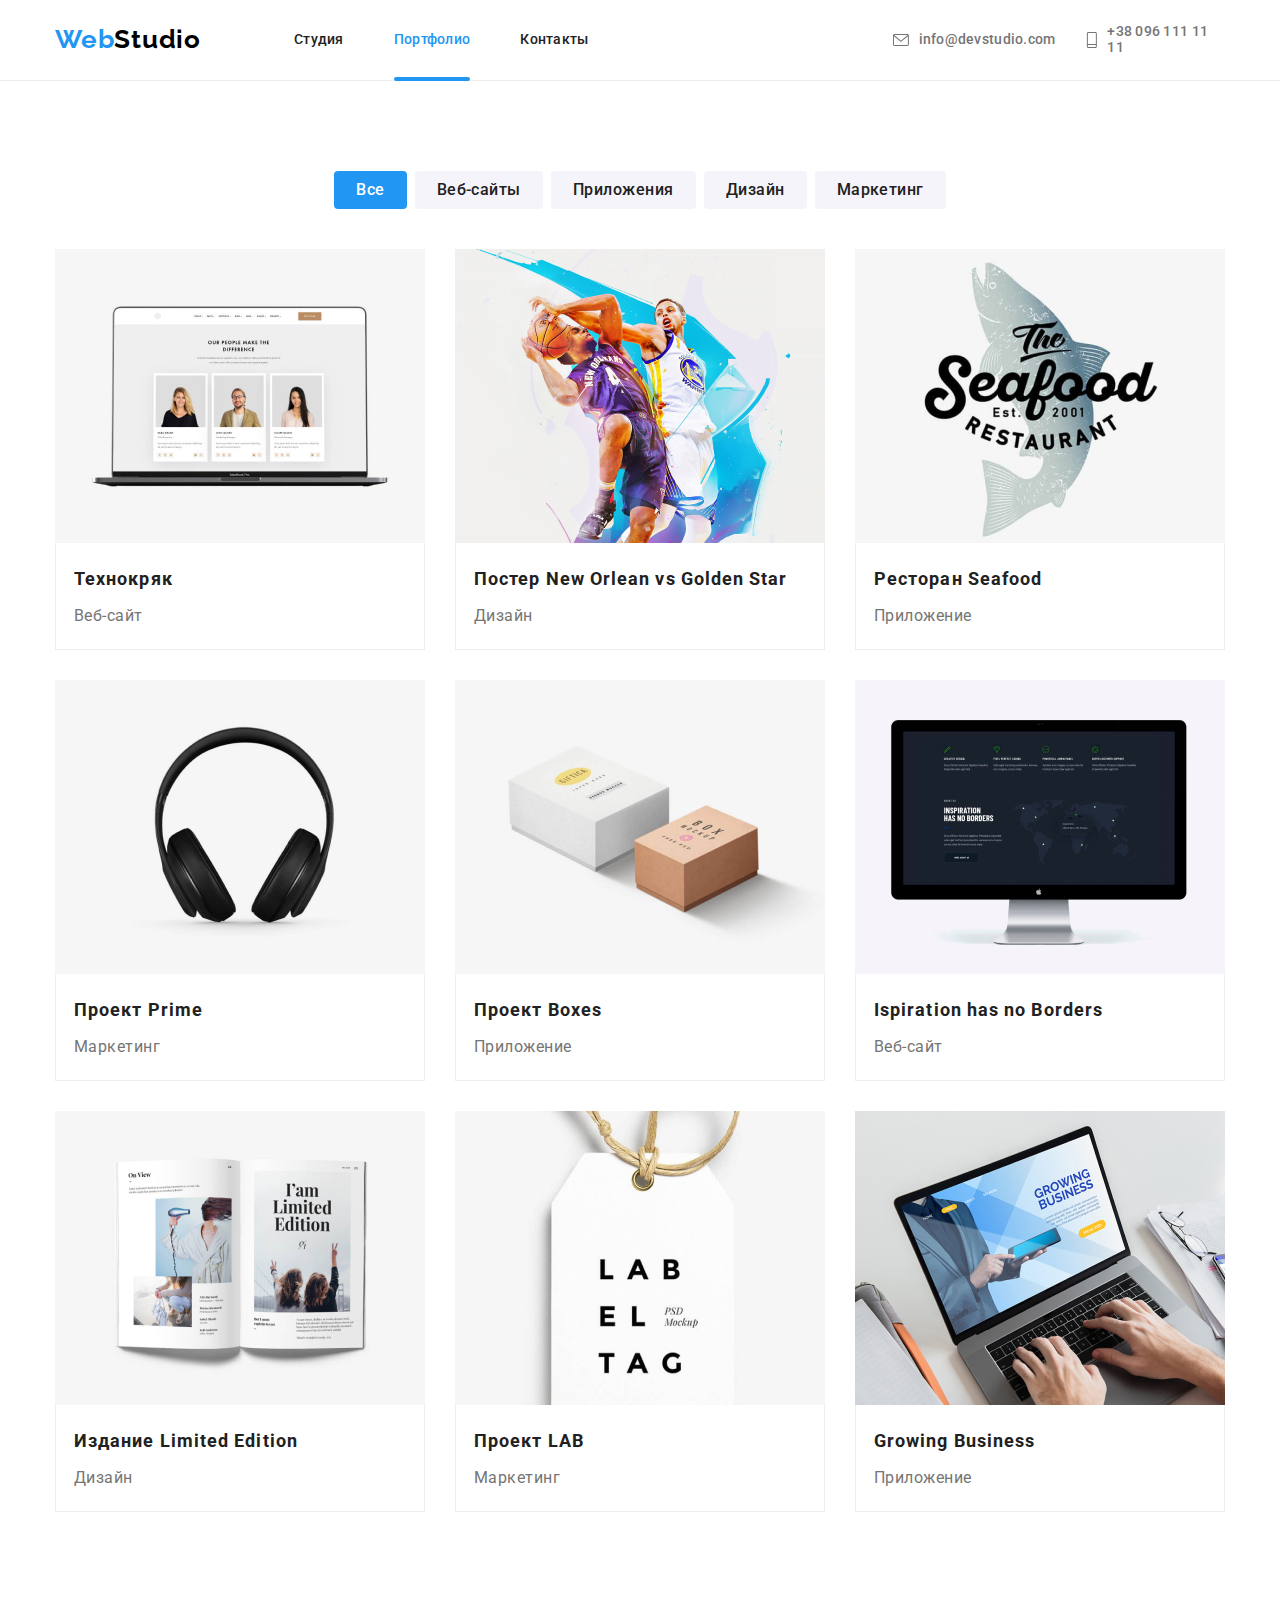
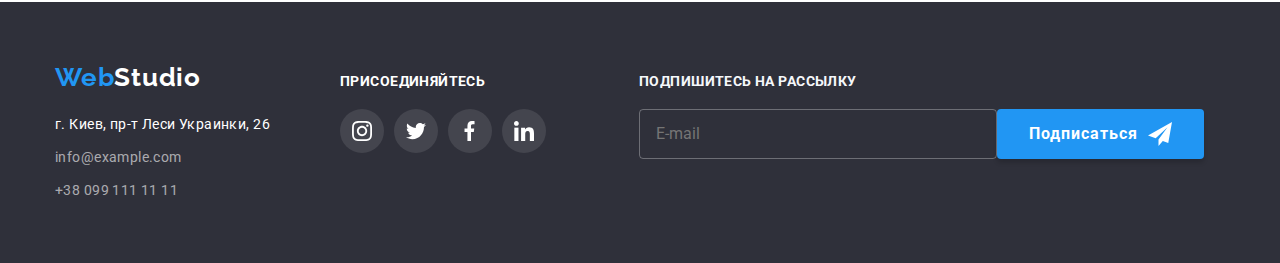
==== commit 57c1302a: "1" ====
--- a/portfolio.html
+++ b/portfolio.html
@@ -23,7 +23,7 @@
                 </svg>
             </button>
             <div class="mobile-container js-menu-container" id="mobile-container" data-menu>
-                <button class="header__button_close js-close-menu" type="button" data-menu-button
+                <button class="header__button-close js-close-menu" type="button" data-menu-button
                     aria-controls="mobile-container">
                     <svg width="40" height="40" aria-label="Переключатель мобильного меню">
                         <use class="icon-menu-close" href="./images/icons.svg#icon-mobile-menu-close"></use>
--- a/css/main.min.css
+++ b/css/main.min.css
@@ -1 +1 @@
-/*! modern-normalize v1.1.0 | MIT License | https://github.com/sindresorhus/modern-normalize */*,::before,::after{-webkit-box-sizing:border-box;box-sizing:border-box}html{line-height:1.15;-webkit-text-size-adjust:100%;-moz-tab-size:4;-o-tab-size:4;tab-size:4}body{margin:0;font-family:system-ui,-apple-system,"Segoe UI",Roboto,Helvetica,Arial,sans-serif,"Apple Color Emoji","Segoe UI Emoji"}hr{height:0;color:inherit}abbr[title]{-webkit-text-decoration:underline dotted;text-decoration:underline dotted}b,strong{font-weight:bolder}code,kbd,samp,pre{font-family:ui-monospace,SFMono-Regular,Consolas,"Liberation Mono",Menlo,monospace;font-size:1em}small{font-size:80%}sub,sup{font-size:75%;line-height:0;position:relative;vertical-align:baseline}sub{bottom:-0.25em}sup{top:-0.5em}table{text-indent:0;border-color:inherit}button,input,optgroup,select,textarea{font-family:inherit;font-size:100%;line-height:1.15;margin:0}button,select{text-transform:none}button,[type=button],[type=reset],[type=submit]{-webkit-appearance:button}::-moz-focus-inner{border-style:none;padding:0}:-moz-focusring{outline:1px dotted ButtonText}:-moz-ui-invalid{box-shadow:none}legend{padding:0}progress{vertical-align:baseline}::-webkit-inner-spin-button,::-webkit-outer-spin-button{height:auto}[type=search]{-webkit-appearance:textfield;outline-offset:-2px}::-webkit-search-decoration{-webkit-appearance:none}::-webkit-file-upload-button{-webkit-appearance:button;font:inherit}summary{display:list-item}body{background-color:#fff;font-family:"Roboto","Verdana","Tahoma",sans-serif;color:#757575;margin:0}:root{--name-color: #212121;--hover-color: #2196f3;--animation: cubic-bezier(0.4, 0, 0.2, 1)}ul{list-style:none;padding-left:0;margin-top:0;margin-bottom:0}h1,h2,h3,h4,h5,h6,p,a{margin-top:0;margin-bottom:0;text-decoration:none}.section{padding-bottom:90px;padding-top:90px}@media screen and (max-width: 1199px){.section{padding-bottom:60px;padding-top:60px}}*:focus-visible{outline:none}.container{margin-left:auto;margin-right:auto;padding-left:15px;padding-right:15px}@media screen and (min-width: 480px){.container{width:480px}}@media screen and (min-width: 768px){.container{width:768px}}@media screen and (min-width: 1200px){.container{width:1200px}}@media screen and (max-width: 479px){.mobile-container{padding:34px 30px}}@media screen and (max-width: 767px){.mobile-container{display:none;position:fixed;top:0;left:0;width:100vw;height:100vh;background-color:#fff;text-align:center;padding:48px 40px;z-index:100}}@media screen and (min-width: 768px){.mobile-container{display:-webkit-box;display:-ms-flexbox;display:flex;gap:84px}}@media screen and (min-width: 1200px){.mobile-container{gap:304px}}.mobile-container.is-open{display:block}img{display:block;max-width:100%;height:auto}.header__logo{font-family:"Raleway","Verdana","Tahoma",sans-serif;font-weight:700;font-size:26px;line-height:1.19;letter-spacing:.03em;color:#000}@media screen and (min-width: 1200px){.header__logo{font-size:26px;line-height:1.2}}.header__logo-accent,.footer__logo-accent{color:var(--hover-color)}.footer__footer-logo{color:#fff;margin-bottom:20px;font-family:"Raleway","Verdana","Tahoma",sans-serif;font-weight:700;font-size:26px;line-height:1.19;letter-spacing:.03em;display:block}@media screen and (min-width: 1200px){.footer__footer-logo{font-size:26px;line-height:1.2}}.header{padding-top:0px;padding-bottom:0px;border-bottom:1px solid #ececec;position:relative}.header__inner{display:-webkit-box;display:-ms-flexbox;display:flex;-webkit-box-align:center;-ms-flex-align:center;align-items:center;min-height:60px}@media screen and (max-width: 767px){.header__inner{width:100%;-webkit-box-pack:justify;-ms-flex-pack:justify;justify-content:space-between}}.header__button{display:-webkit-box;display:-ms-flexbox;display:flex;margin:0;padding:0;border:none;background-color:rgba(0,0,0,0);cursor:pointer;z-index:99}@media screen and (min-width: 768px){.header__button{display:none}}.header__button:hover .icon-menu-close,.header__button:hover .icon-menu-open{fill:var(--hover-color)}.header__button_close{position:fixed;top:10px;right:15px;margin:0;padding:0;border:none;background-color:rgba(0,0,0,0);cursor:pointer;z-index:991}@media screen and (min-width: 768px){.header__button_close{display:none}}.header__button_close:hover .icon-menu-close,.header__button_close:hover .icon-menu-open{fill:var(--hover-color)}.header__button .icon-menu-close{display:none}.header__button.is-open .icon-menu-close{display:block}.header__button.is-open .icon-menu-open{display:none}@media screen and (max-width: 767px){.header__navigation{margin-bottom:306px}}@media screen and (min-width: 767px){.header__navigation{margin-left:88px;margin-bottom:0px}}@media screen and (min-width: 1200px){.header__navigation{margin-left:93px;margin-bottom:0px}}.header__navigation-contact{display:-webkit-box;display:-ms-flexbox;display:flex;-webkit-box-orient:vertical;-webkit-box-direction:reverse;-ms-flex-direction:column-reverse;flex-direction:column-reverse}@media screen and (max-width: 767px){.header__navigation-contact{margin-bottom:64px}}@media screen and (min-width: 768px){.header__navigation-contact{-webkit-box-orient:vertical;-webkit-box-direction:normal;-ms-flex-direction:column;flex-direction:column;-webkit-box-pack:center;-ms-flex-pack:center;justify-content:center}}@media screen and (min-width: 1200px){.header__navigation-contact{display:-webkit-box;display:-ms-flexbox;display:flex;-webkit-box-orient:horizontal;-webkit-box-direction:normal;-ms-flex-direction:row;flex-direction:row;gap:30px;-webkit-box-align:center;-ms-flex-align:center;align-items:center}}.header__navigation-list{display:-webkit-box;display:-ms-flexbox;display:flex;-webkit-box-orient:vertical;-webkit-box-direction:normal;-ms-flex-direction:column;flex-direction:column;-webkit-box-align:start;-ms-flex-align:start;align-items:flex-start;gap:32px}@media screen and (min-width: 768px){.header__navigation-list{-webkit-box-orient:horizontal;-webkit-box-direction:normal;-ms-flex-direction:row;flex-direction:row;gap:50px}}.header__navigation-item{display:inline-block}.header__link{font-style:normal;font-weight:500;font-size:40px;line-height:1.17;letter-spacing:.02em;text-decoration:none;padding:16px 0px;-webkit-transition-property:color;transition-property:color;-webkit-transition-duration:250ms;transition-duration:250ms;-webkit-transition-timing-function:var(--animation);transition-timing-function:var(--animation);color:#212121}@media screen and (min-width: 768px){.header__link{display:block;position:relative;padding-top:32px;padding-bottom:32px;font-size:14px;line-height:1.14}.header__link--current::after{content:" ";display:block;height:4px;border-radius:2px;background-color:var(--hover-color);position:absolute;bottom:-1px;width:100%}}.header__link--current{color:var(--hover-color)}.current::after{opacity:1;border-radius:4px}.header__link:hover,.header__contact:hover,.header__link:focus,.header__contact:focus,.current{color:var(--hover-color)}.header__contact{font-weight:500;font-size:24px;line-height:1.14;letter-spacing:.02em;color:#757575;padding:16px 0px;display:-webkit-box;display:-ms-flexbox;display:flex;-webkit-box-align:center;-ms-flex-align:center;align-items:center;-webkit-transition-property:color;transition-property:color;-webkit-transition-duration:250ms;transition-duration:250ms;-webkit-transition-timing-function:var(--animation);transition-timing-function:var(--animation)}.header__contact:hover .header__icon-contact,.header__contact:focus .header__icon-contact{fill:var(--hover-color)}@media screen and (min-width: 768px){.header__contact{line-height:1.14;font-size:12px;padding:5px 0px}}@media screen and (min-width: 1200px){.header__contact{font-size:14px}}.header__contact--size{font-size:34px}@media screen and (max-width: 377px){.header__contact--size{font-size:24px}}@media screen and (min-width: 768px){.header__contact--size{font-size:12px}}@media screen and (min-width: 1200px){.header__contact--size{font-size:14px}}.header__icon-contact{display:none}@media screen and (min-width: 768px){.header__icon-contact{display:block;fill:currentColor;margin-right:8px;width:14px;height:10px}}@media screen and (min-width: 1200px){.header__icon-contact{margin-right:10px;width:16px;height:12px}}@media screen and (min-width: 768px){.header__icon-contact--size{width:10px;height:14px}}@media screen and (min-width: 1200px){.header__icon-contact--size{width:12px;height:16px}}.header__mobile-menu-open{display:-webkit-box;display:-ms-flexbox;display:flex;margin:0 auto;padding:0;border-color:rgba(0,0,0,0);background-color:rgba(0,0,0,0);-webkit-transition:color 250ms cubic-bezier(0.4, 0, 0.2, 1);transition:color 250ms cubic-bezier(0.4, 0, 0.2, 1);z-index:99}.header__social-list{display:-webkit-box;display:-ms-flexbox;display:flex}@media screen and (max-width: 377px){.header__social-list{-ms-flex-wrap:wrap;flex-wrap:wrap;row-gap:10px}}@media screen and (min-width: 768px){.header__social-list{display:none}}.header__social-item:not(:last-child){border-right:1px solid rgba(33,33,33,.2);margin-right:10px}.header__social-link{padding-right:10px;text-decoration:none;color:var(--hover-color)}.main-section{margin-left:auto;margin-right:auto;padding-top:118px;padding-bottom:118px;text-align:center;background-image:-webkit-gradient(linear, left top, right top, from(rgba(47, 48, 58, 0.4)), to(rgba(47, 48, 58, 0.4))),url("../images/main-section/mobile-banner.jpg");background-image:linear-gradient(to right, rgba(47, 48, 58, 0.4), rgba(47, 48, 58, 0.4)),url("../images/main-section/mobile-banner.jpg");background-repeat:no-repeat;background-size:cover;background-position:center;background-color:#2f303a}@media screen and (min-device-pixel-ratio: 2),screen and (-webkit-min-device-pixel-ratio: 2),screen and (min-resolution: 192dpi),screen and (min-resolution: 2dppx){.main-section{background-image:-webkit-gradient(linear, left top, right top, from(rgba(47, 48, 58, 0.4)), to(rgba(47, 48, 58, 0.4))),url("../images/main-section/mobile-banner@2x.jpg");background-image:linear-gradient(to right, rgba(47, 48, 58, 0.4), rgba(47, 48, 58, 0.4)),url("../images/main-section/mobile-banner@2x.jpg")}}@media screen and (min-width: 576px){.main-section{background-image:-webkit-gradient(linear, left top, right top, from(rgba(47, 48, 58, 0.4)), to(rgba(47, 48, 58, 0.4))),url("../images/main-section/tablet-banner.jpg");background-image:linear-gradient(to right, rgba(47, 48, 58, 0.4), rgba(47, 48, 58, 0.4)),url("../images/main-section/tablet-banner.jpg")}}@media screen and (min-width: 576px)and (min-device-pixel-ratio: 2),screen and (min-width: 576px)and (-webkit-min-device-pixel-ratio: 2),screen and (min-width: 576px)and (min-resolution: 192dpi),screen and (min-width: 576px)and (min-resolution: 2dppx){.main-section{background-image:-webkit-gradient(linear, left top, right top, from(rgba(47, 48, 58, 0.4)), to(rgba(47, 48, 58, 0.4))),url("../images/main-section/tablet-banner@2x.jpg");background-image:linear-gradient(to right, rgba(47, 48, 58, 0.4), rgba(47, 48, 58, 0.4)),url("../images/main-section/tablet-banner@2x.jpg")}}@media screen and (min-width: 1200px){.main-section{padding-top:200px;padding-bottom:200px;max-width:1600px;background-image:-webkit-gradient(linear, left top, right top, from(rgba(47, 48, 58, 0.4)), to(rgba(47, 48, 58, 0.4))),url("../images/main-section/desktop-banner.jpg");background-image:linear-gradient(to right, rgba(47, 48, 58, 0.4), rgba(47, 48, 58, 0.4)),url("../images/main-section/desktop-banner.jpg")}}@media screen and (min-width: 1200px)and (min-device-pixel-ratio: 2),screen and (min-width: 1200px)and (-webkit-min-device-pixel-ratio: 2),screen and (min-width: 1200px)and (min-resolution: 192dpi),screen and (min-width: 1200px)and (min-resolution: 2dppx){.main-section{background-image:-webkit-gradient(linear, left top, right top, from(rgba(47, 48, 58, 0.4)), to(rgba(47, 48, 58, 0.4))),url("../images/main-section/desktop-banner@2x.jpg");background-image:linear-gradient(to right, rgba(47, 48, 58, 0.4), rgba(47, 48, 58, 0.4)),url("../images/main-section/desktop-banner@2x.jpg")}}.main-section__main-text{margin-bottom:30px;font-weight:900;font-size:44px;line-height:1.36;letter-spacing:.06em;text-transform:uppercase;color:#fff}@media screen and (max-width: 1199px){.main-section__main-text{font-size:26px;line-height:1.61}}.main-section__button-service{background-color:var(--hover-color);font-family:inherit;color:#fff;font-weight:700;font-size:16px;line-height:1.87;letter-spacing:.06em;text-align:center;-webkit-box-shadow:0px 4px 4px rgba(0,0,0,.15);box-shadow:0px 4px 4px rgba(0,0,0,.15);border-radius:4px;border-color:rgba(0,0,0,0);padding:10px 32px;min-width:200px;cursor:pointer}.advantages-section{margin:auto}@media screen and (min-width: 768px){.advantages-section__advantages-list{display:-webkit-box;display:-ms-flexbox;display:flex;-ms-flex-wrap:wrap;flex-wrap:wrap;margin:-15px}}@media screen and (min-width: 768px){.advantages-section__advantages-item{width:calc((100% - 60px)/2);margin:15px}}@media screen and (min-width: 1200px){.advantages-section__advantages-item{width:calc((100% - 120px)/4);margin:15px}}@media screen and (max-width: 767px){.advantages-section__advantages-item:not(:last-child){margin-bottom:30px}}.advantages-section__advantages-item:last-child{margin-right:0px}.advantages-section__icon-container{display:-webkit-box;display:-ms-flexbox;display:flex;-webkit-box-align:center;-ms-flex-align:center;align-items:center;-webkit-box-pack:center;-ms-flex-pack:center;justify-content:center;margin-bottom:30px;border-radius:4px;height:120px;background-color:#f5f4fa}.advantages-section__advantage-icon{width:70px;height:70px}.advantages-section__advantages{font-weight:700;font-size:14px;line-height:1.14;letter-spacing:.03em;text-transform:uppercase;color:var(--name-color);margin-bottom:10px}@media screen and (max-width: 767px){.advantages-section__advantages{text-align:center}}.advantages-section__advantages-text{font-size:14px;line-height:1.71;letter-spacing:.03em}.visual-section{padding-top:0}.visual-section__section-item{font-weight:700;font-size:36px;line-height:1.17;text-align:center;letter-spacing:.03em;color:var(--name-color);margin-bottom:50px;margin-top:0}.visual-section__visual-list{display:-webkit-box;display:-ms-flexbox;display:flex}.visual-section__visual-item{position:relative;display:block}.visual-section__visual-item:not(:last-child){margin-right:30px}.visual-section__name-work{font-family:"Roboto";font-style:normal;font-weight:700;font-size:14px;line-height:16px;text-align:center;letter-spacing:.03em;text-transform:uppercase;color:#fff;position:absolute;background:rgba(47,48,58,.8);bottom:0;left:0;right:0;height:70px;padding-top:27px}@media(max-width: 1199px){.reviews{display:none}}.section-team{background-color:#f5f7fa}.section-team__section-item{margin-bottom:50px;font-size:36px;line-height:1.17;text-align:center;letter-spacing:.03em;color:#212121}@media screen and (max-width: 1199px){.section-team__section-item{margin-bottom:30px;font-size:28px}}.section-team__team-list{display:-webkit-box;display:-ms-flexbox;display:flex;-ms-flex-wrap:wrap;flex-wrap:wrap;-webkit-box-pack:center;-ms-flex-pack:center;justify-content:center;gap:30px}.section-team__team-unit{width:450px;background:#fff;-webkit-box-shadow:0px 1px 3px rgba(0,0,0,.12),0px 1px 1px rgba(0,0,0,.14),0px 2px 1px rgba(0,0,0,.2);box-shadow:0px 1px 3px rgba(0,0,0,.12),0px 1px 1px rgba(0,0,0,.14),0px 2px 1px rgba(0,0,0,.2);border-radius:0px 0px 4px 4px}@media screen and (min-width: 768px){.section-team__team-unit{width:354px}}@media screen and (min-width: 1200px){.section-team__team-unit{width:270px}}.section-team__team-unit:last-child{margin-right:0px}.section-team__team-img{padding-bottom:30px}.section-team__teammate-name{font-weight:500;font-size:16px;line-height:1.18;text-align:center;letter-spacing:.03em;color:var(--name-color);margin-top:30px;margin-bottom:10px}.section-team__teammate-position{font-size:16px;line-height:1.35;text-align:center;letter-spacing:.03em;margin-bottom:16px}.section-team__social-list{display:-webkit-box;display:-ms-flexbox;display:flex;-webkit-box-pack:center;-ms-flex-pack:center;justify-content:center;gap:10px;margin-bottom:30px}.section-team__link-area{display:-webkit-box;display:-ms-flexbox;display:flex;-webkit-box-align:center;-ms-flex-align:center;align-items:center;-webkit-box-pack:center;-ms-flex-pack:center;justify-content:center;width:44px;height:44px;border-radius:50%;-webkit-transition-property:background-color,fill;transition-property:background-color,fill;-webkit-transition-duration:250ms;transition-duration:250ms;-webkit-transition-timing-function:var(--animation);transition-timing-function:var(--animation)}.section-team__link-area:hover,.section-team__link-area:focus{background-color:var(--hover-color)}.section-team__link-area:hover .section-team__social-links,.section-team__link-area:focus .section-team__social-links{fill:#fff}.section-team__social-links{width:20px;height:20px;fill:#afb1b8}.clients__section-item{margin-bottom:50px;font-size:36px;line-height:1.17;text-align:center;letter-spacing:.03em;color:#212121}@media screen and (max-width: 1199px){.clients__section-item{margin-bottom:30px;font-size:28px}}.clients__client-list{display:-webkit-box;display:-ms-flexbox;display:flex;-ms-flex-wrap:wrap;flex-wrap:wrap;-webkit-box-pack:center;-ms-flex-pack:center;justify-content:center;margin:-15px}.client{margin:15px}.clients__client-link{display:-webkit-box;display:-ms-flexbox;display:flex;-webkit-box-pack:center;-ms-flex-pack:center;justify-content:center;-webkit-box-align:center;-ms-flex-align:center;align-items:center;width:170px;height:92px;border:1px solid #afb1b8;border-radius:4px;text-align:center;-webkit-transition-property:fill,border-color;transition-property:fill,border-color;-webkit-transition-duration:250ms;transition-duration:250ms;-webkit-transition-timing-function:var(--animation);transition-timing-function:var(--animation)}.clients__client-link:hover,.clients__client-link:focus{border:2px solid var(--hover-color);border-radius:4px}.clients__client-link:hover .clients__client-item,.clients__client-link:focus .clients__client-item{fill:var(--hover-color)}@media screen and (min-width: 320px){.clients__client-link{width:226px}}@media screen and (min-width: 480px){.clients__client-link{width:210px}}@media screen and (min-width: 768px){.clients__client-link{width:226px}}@media screen and (min-width: 1200px){.clients__client-link{width:170px}}.clients__client-item{width:106px;height:60px;fill:#afb1b8;-webkit-transition-property:fill;transition-property:fill;-webkit-transition-duration:250ms;transition-duration:250ms;-webkit-transition-timing-function:var(--animation);transition-timing-function:var(--animation)}footer{background:#2f303a;padding-top:60px;padding-bottom:60px}@media screen and (max-width: 1199px){.footer__inner{display:-webkit-box;display:-ms-flexbox;display:flex;-ms-flex-wrap:wrap;flex-wrap:wrap;-webkit-box-pack:center;-ms-flex-pack:center;justify-content:center;-webkit-box-align:baseline;-ms-flex-align:baseline;align-items:baseline;-webkit-column-gap:165px;-moz-column-gap:165px;column-gap:165px}}@media screen and (min-width: 1200px){.footer__inner{display:-webkit-box;display:-ms-flexbox;display:flex;-ms-flex-wrap:nowrap;flex-wrap:nowrap;-webkit-box-align:baseline;-ms-flex-align:baseline;align-items:baseline}}.footer__container-contacts{text-align:center}@media screen and (min-width: 1200px){.footer__container-contacts{text-align:left}}@media screen and (max-width: 1199px){.footer__container-contacts{margin-bottom:60px}}.footer__location{font-style:normal;font-size:14px;line-height:1.71;letter-spacing:.03em;color:#fff;margin-bottom:9px}.footer__footer-icons-list{display:-webkit-box;display:-ms-flexbox;display:flex;list-style:none;padding:0;margin-top:20px}.address,.footer__footer-contact-item:first-child{margin-bottom:9px}.footer__contact-footer{font-style:normal;font-size:14px;line-height:1.71;letter-spacing:.03em;color:rgba(255,255,255,.6);margin-bottom:9px;-webkit-transition-property:color;transition-property:color;-webkit-transition-duration:250ms;transition-duration:250ms;-webkit-transition-timing-function:var(--animation);transition-timing-function:var(--animation)}.footer__contact-footer:hover,.footer__contact-footer:focus{color:var(--hover-color)}.footer__container-footer-icons{display:-webkit-box;display:-ms-flexbox;display:flex;-webkit-box-orient:vertical;-webkit-box-direction:normal;-ms-flex-direction:column;flex-direction:column;-webkit-box-align:center;-ms-flex-align:center;align-items:center;margin-bottom:60px}@media screen and (min-width: 768px){.footer__container-footer-icons{margin-bottom:0}}@media screen and (min-width: 1200px){.footer__container-footer-icons{margin-left:70px;-webkit-box-align:start;-ms-flex-align:start;align-items:flex-start}}.footer__container-footer-icons h3{font-family:"Roboto";font-style:normal;font-weight:700;font-size:14px;line-height:16px;letter-spacing:.03em;text-transform:uppercase;color:#fff}.footer__footer-social-icons:not(:last-child){margin-right:10px}.footer__footer-social-link{display:-webkit-box;display:-ms-flexbox;display:flex;-webkit-box-align:center;-ms-flex-align:center;align-items:center;-webkit-box-pack:center;-ms-flex-pack:center;justify-content:center;width:44px;height:44px;border-radius:50%;background-color:rgba(255,255,255,.1);-webkit-transition-property:background-color;transition-property:background-color;-webkit-transition-duration:250ms;transition-duration:250ms;-webkit-transition-timing-function:var(--animation);transition-timing-function:var(--animation)}.footer__footer-social-link:hover,.footer__footer-social-link:focus{background-color:var(--hover-color)}.footer__footer-social-icon{width:20px;height:20px;fill:#fff}@media screen and (max-width: 1199px){.footer__footer-join{text-align:center}}@media screen and (min-width: 1200px){.footer__footer-join{display:-webkit-box;display:-ms-flexbox;display:flex;-webkit-box-align:end;-ms-flex-align:end;align-items:flex-end;margin-left:93px}}.footer__footer-join-label{display:block;margin-bottom:20px;color:#f5f7fa;font-weight:700;font-size:14px;line-height:1.1429;letter-spacing:.03em;-webkit-text-decoration:str;text-decoration:str;text-transform:uppercase}.footer__footer-join-input{min-height:50px;padding:15px 16px;margin-bottom:20px;border:1px solid rgba(255,255,255,.3);background-color:rgba(0,0,0,0);border-radius:4px;color:var(--basic-white);-webkit-transition:border var(--time-transition) var(--cubic);transition:border var(--time-transition) var(--cubic)}@media screen and (max-width: 479px){.footer__footer-join-input{width:220px}}@media screen and (min-width: 480px){.footer__footer-join-input{width:450px}}@media screen and (min-width: 1200px){.footer__footer-join-input{margin-bottom:0;width:358px}}.footer__footer-join-submit{display:-webkit-inline-box;display:-ms-inline-flexbox;display:inline-flex;-webkit-box-pack:center;-ms-flex-pack:center;justify-content:center;-webkit-box-align:center;-ms-flex-align:center;align-items:center;min-width:200px;padding:10px 32px;border-radius:4px;margin-left:auto;margin-right:auto;color:#fff;background-color:var(--hover-color);border:none;font-family:inherit;font-weight:700;font-size:16px;line-height:1.875;text-align:center;letter-spacing:.06em;-webkit-box-shadow:0px 4px 4px 0px rgba(0,0,0,.15);box-shadow:0px 4px 4px 0px rgba(0,0,0,.15);cursor:pointer;-webkit-transition-property:background-color;transition-property:background-color;-webkit-transition-duration:250ms;transition-duration:250ms;-webkit-transition-timing-function:cubic-bezier(0.4, 0, 0.2, 1);transition-timing-function:cubic-bezier(0.4, 0, 0.2, 1)}.footer__footer-join-icon{margin-left:10px;fill:currentColor}.portfolio__button-list{display:-webkit-box;display:-ms-flexbox;display:flex;-ms-flex-wrap:wrap;flex-wrap:wrap;gap:8px;margin-bottom:50px}@media screen and (min-width: 768px){.portfolio__button-list{-webkit-box-pack:center;-ms-flex-pack:center;justify-content:center}}.portfolio__button-item:last-child{margin-right:0px}.portfolio__portfolio-button{font-family:"Roboto";font-weight:500;font-size:16px;line-height:1.62;text-align:center;letter-spacing:.03em;color:var(--name-color);cursor:pointer;padding:6px 22px;border:0;border-radius:4px;background:#f5f4fa;-webkit-transition-property:color,background-color,-webkit-box-shadow;transition-property:color,background-color,-webkit-box-shadow;transition-property:color,background-color,box-shadow;transition-property:color,background-color,box-shadow,-webkit-box-shadow;-webkit-transition-duration:250ms;transition-duration:250ms;-webkit-transition-timing-function:var(--animation);transition-timing-function:var(--animation)}.portfolio__portfolio-button:hover,.portfolio__portfolio-button:focus{background:var(--hover-color);-webkit-box-shadow:0px 3px 1px rgba(0,0,0,.1),0px 1px 2px rgba(0,0,0,.08),0px 2px 2px rgba(0,0,0,.12);box-shadow:0px 3px 1px rgba(0,0,0,.1),0px 1px 2px rgba(0,0,0,.08),0px 2px 2px rgba(0,0,0,.12);border-radius:4px;font-weight:500;font-size:16px;line-height:1.62;text-align:center;letter-spacing:.03em;color:#fff}.portfolio__portfolio-button--current{background-color:var(--hover-color);color:#fff;border-radius:4px}.portfolio__portfolio-list{display:-webkit-box;display:-ms-flexbox;display:flex;-ms-flex-wrap:wrap;flex-wrap:wrap;gap:30px}@media screen and (min-width: 1200px){.portfolio__portfolio-list{-webkit-box-pack:center;-ms-flex-pack:center;justify-content:center}}.portfolio__portfolio-section{cursor:pointer;width:450px;-webkit-transition:-webkit-box-shadow var(--time-transition) var(--cubic);transition:-webkit-box-shadow var(--time-transition) var(--cubic);transition:box-shadow var(--time-transition) var(--cubic);transition:box-shadow var(--time-transition) var(--cubic), -webkit-box-shadow var(--time-transition) var(--cubic)}@media screen and (min-width: 768px){.portfolio__portfolio-section{width:354px}}@media screen and (min-width: 1200px){.portfolio__portfolio-section{width:370px}}.portfolio__portfolio-section:hover,.portfolio__portfolio-section:focus{-webkit-box-shadow:0px 1px 1px rgba(0,0,0,.12),0px 4px 4px rgba(0,0,0,.06),1px 4px 6px rgba(0,0,0,.16);box-shadow:0px 1px 1px rgba(0,0,0,.12),0px 4px 4px rgba(0,0,0,.06),1px 4px 6px rgba(0,0,0,.16)}.portfolio__portfolio-section:nth-child(3n){margin-right:0}.portfolio__portfolio-section:nth-last-child(-n+3){margin-bottom:0}.portfolio__portfolio-link{display:block;text-decoration:none;-webkit-transition-property:-webkit-box-shadow;transition-property:-webkit-box-shadow;transition-property:box-shadow;transition-property:box-shadow, -webkit-box-shadow;-webkit-transition-duration:250ms;transition-duration:250ms;-webkit-transition-timing-function:var(--animation);transition-timing-function:var(--animation)}.portfolio__portfolio-link:hover .portfolio__portfolio-thumb::before{-webkit-transform:translateY(0);transform:translateY(0)}.portfolio__portfolio-link:hover .portfolio__portfolio-overlay{-webkit-transform:translateY(0);transform:translateY(0)}.portfolio__portfolio-thumb{position:relative;overflow:hidden}.portfolio__portfolio-thumb::before{display:inline-block;content:"";position:absolute;top:0;left:0;width:100%;height:100%;background-color:rgba(33,150,243,.9);-webkit-transform:translateY(100%);transform:translateY(100%);-webkit-transition:-webkit-transform 250ms var(--animation);transition:-webkit-transform 250ms var(--animation);transition:transform 250ms var(--animation);transition:transform 250ms var(--animation), -webkit-transform 250ms var(--animation)}.portfolio__portfolio-overlay{position:absolute;top:0;left:0;width:100%;height:100%;display:-webkit-box;display:-ms-flexbox;display:flex;-webkit-box-pack:center;-ms-flex-pack:center;justify-content:center;-webkit-box-align:center;-ms-flex-align:center;align-items:center;-webkit-transform:translateY(100%);transform:translateY(100%);-webkit-transition:-webkit-transform 250ms var(--animation);transition:-webkit-transform 250ms var(--animation);transition:transform 250ms var(--animation);transition:transform 250ms var(--animation), -webkit-transform 250ms var(--animation)}.portfolio__portfolio-about{padding:73px 24px;font-size:18px;line-height:1.56;color:#fff}@media screen and (max-width: 320px){.portfolio__portfolio-about{padding:12px 12px;font-size:14px}}@media screen and (min-width: 375px){.portfolio__portfolio-about{padding:24px 24px;font-size:18px}}@media screen and (min-width: 375px){.portfolio__portfolio-about{padding:49px 24px}}@media screen and (min-width: 1200px){.portfolio__portfolio-about{padding:63px 24px}}.portfolio__portfolio-discription{padding:20px 20px;border:1px solid #eee;border-top:none}@media screen and (min-width: 768px){.portfolio__portfolio-discription{padding:18px 18px}}.portfolio__portfolio-item{font-weight:700;font-size:18px;line-height:2;letter-spacing:.06em;color:var(--name-color);margin-bottom:4px}.portfolio__portfolio-type{font-size:16px;line-height:1.875;letter-spacing:.03em;color:#757575}.backdrop{position:fixed;top:0;left:0;width:100%;height:100%;background-color:rgba(0,0,0,.2);opacity:1;-webkit-transition:opacity 250ms var(--animation),visibility 250ms var(--animation);transition:opacity 250ms var(--animation),visibility 250ms var(--animation)}.backdrop.is-hidden{opacity:0;pointer-events:none}.modal{position:absolute;top:50%;left:50%;background-color:#fff;-webkit-box-shadow:0px 1px 3px rgba(0,0,0,.12),0px 1px 1px rgba(0,0,0,.14),0px 2px 1px rgba(0,0,0,.2);box-shadow:0px 1px 3px rgba(0,0,0,.12),0px 1px 1px rgba(0,0,0,.14),0px 2px 1px rgba(0,0,0,.2);border-radius:4px;-webkit-transform:translate(-50%, -50%) scale(1);transform:translate(-50%, -50%) scale(1);-webkit-transition:-webkit-transform 250ms var(--animation);transition:-webkit-transform 250ms var(--animation);transition:transform 250ms var(--animation);transition:transform 250ms var(--animation), -webkit-transform 250ms var(--animation);padding:40px}@media screen and (max-width: 479px){.modal{padding:15px;width:calc(100% - 20px)}}@media screen and (min-width: 480px)and (max-width: 1199px){.modal{width:450px}}.modal__modal-btn{display:-webkit-box;display:-ms-flexbox;display:flex;-webkit-box-pack:center;-ms-flex-pack:center;justify-content:center;-webkit-box-align:center;-ms-flex-align:center;align-items:center;position:absolute;top:8px;right:8px;width:30px;height:30px;border:1px solid rgba(0,0,0,.1);border-radius:50%;background:#fff;cursor:pointer;-webkit-transition-timing-function:var(--animation);transition-timing-function:var(--animation)}.modal__modal-btn:hover{cursor:pointer;fill:var(--hover-color)}.modal__modal-icon{width:11px;height:11px}.modal-form__modal-title{margin-bottom:12px;font-weight:700;font-size:20px;line-height:1.15;text-align:center;letter-spacing:.03em;color:var(--name-color)}.modal-form__field{position:relative;text-align:left;margin-bottom:10px}.modal-form__modal-label{display:block;font-size:12px;line-height:1.17;letter-spacing:.01em;padding:0;margin-bottom:4px}.modal-form__field-input{position:relative;margin-bottom:10px}.modal-form__input{padding:12px 12px 12px 42px}.modal-form__input,.modal-form__textarea-input{width:100%;border-radius:4px;border:1px solid rgba(33,33,33,.2);margin:0;font-size:14px;line-height:1.1721;-webkit-transition-property:border,background-color,-webkit-box-shadow;transition-property:border,background-color,-webkit-box-shadow;transition-property:border,background-color,box-shadow;transition-property:border,background-color,box-shadow,-webkit-box-shadow;-webkit-transition-duration:250ms;transition-duration:250ms;-webkit-transition-timing-function:var(--animation);transition-timing-function:var(--animation)}.modal-form__icon{display:inline-block;position:absolute;left:15px;top:50%;-webkit-transform:translateY(-50%);transform:translateY(-50%);fill:currentColor;color:#212121;-webkit-transition-property:color;transition-property:color;-webkit-transition-duration:250ms;transition-duration:250ms;-webkit-transition-timing-function:var(--animation);transition-timing-function:var(--animation)}.modal-form__feedback{text-align:left}.modal-form__textarea-input{min-height:120px;padding:12px 16px;margin-bottom:20px;resize:none}.modal-form__textarea-input::-webkit-input-placeholder{font-size:14px;line-height:1.1429;letter-spacing:.01em;color:rgba(117,117,117,.5)}.modal-form__textarea-input::-moz-placeholder{font-size:14px;line-height:1.1429;letter-spacing:.01em;color:rgba(117,117,117,.5)}.modal-form__textarea-input:-ms-input-placeholder{font-size:14px;line-height:1.1429;letter-spacing:.01em;color:rgba(117,117,117,.5)}.modal-form__textarea-input::-ms-input-placeholder{font-size:14px;line-height:1.1429;letter-spacing:.01em;color:rgba(117,117,117,.5)}.modal-form__textarea-input::placeholder{font-size:14px;line-height:1.1429;letter-spacing:.01em;color:rgba(117,117,117,.5)}.modal-form__textarea-input:focus{border:1px solid var(--hover-color);outline:none}.modal-form__input:focus{border:1px solid var(--hover-color);outline:none}.modal-form__input:focus~.modal-form__icon{color:var(--hover-color)}.modal-form__modal-link{color:var(--hover-color);text-decoration:underline}.modal-form__label-agree{position:relative;color:#757575;line-height:1.17;font-size:12px}@media screen and (min-width: 420px){.modal-form__label-agree{display:-webkit-inline-box;display:-ms-inline-flexbox;display:inline-flex;-webkit-box-align:center;-ms-flex-align:center;align-items:center}}@media screen and (min-width: 1200px){.modal-form__label-agree{line-height:1.71;margin-left:14px;font-size:14px}}@media screen and (max-width: 479px){.modal-form__agree{text-align:center}}.modal-form__unchecked-icon{position:absolute;-webkit-transform:translateY(-50%);transform:translateY(-50%);top:50%;left:0;opacity:1;border-radius:2px}.modal-form__visually-hidden{position:absolute;width:1px;height:1px;margin:-1px;border:0;padding:0;white-space:nowrap;-webkit-clip-path:inset(100%);clip-path:inset(100%);clip:rect(0 0 0 0);overflow:hidden}.modal-form__checked-icon{position:absolute;top:50%;left:0;-webkit-transform:translateY(-50%);transform:translateY(-50%);opacity:0;border-radius:2px;-webkit-transition-property:opacity;transition-property:opacity;-webkit-transition-duration:250ms;transition-duration:250ms;-webkit-transition-timing-function:var(--animation);transition-timing-function:var(--animation)}.modal-form .modal-form__agree-text{padding-left:20px;padding-right:3px}.checkbox:checked~.modal-form__checked-icon{opacity:1}.modal-form__modal-link{-webkit-text-decoration-line:underline;text-decoration-line:underline;color:var(--hover-color)}.modal-form__btn-send{margin-top:30px;margin-right:auto;margin-left:auto;width:200px;height:50px;position:relative;left:50%;-webkit-transform:translate(-50%, 0);transform:translate(-50%, 0);padding:10px 55px 10px 58px;font-weight:700;font-size:16px;text-align:center;letter-spacing:.06em;color:#fff;background:var(--hover-color);-webkit-box-shadow:0px 4px 4px rgba(0,0,0,.15);box-shadow:0px 4px 4px rgba(0,0,0,.15);border:none;border-radius:4px}/*# sourceMappingURL=main.min.css.map */+/*! modern-normalize v1.1.0 | MIT License | https://github.com/sindresorhus/modern-normalize */*,::before,::after{-webkit-box-sizing:border-box;box-sizing:border-box}html{line-height:1.15;-webkit-text-size-adjust:100%;-moz-tab-size:4;-o-tab-size:4;tab-size:4}body{margin:0;font-family:system-ui,-apple-system,"Segoe UI",Roboto,Helvetica,Arial,sans-serif,"Apple Color Emoji","Segoe UI Emoji"}hr{height:0;color:inherit}abbr[title]{-webkit-text-decoration:underline dotted;text-decoration:underline dotted}b,strong{font-weight:bolder}code,kbd,samp,pre{font-family:ui-monospace,SFMono-Regular,Consolas,"Liberation Mono",Menlo,monospace;font-size:1em}small{font-size:80%}sub,sup{font-size:75%;line-height:0;position:relative;vertical-align:baseline}sub{bottom:-0.25em}sup{top:-0.5em}table{text-indent:0;border-color:inherit}button,input,optgroup,select,textarea{font-family:inherit;font-size:100%;line-height:1.15;margin:0}button,select{text-transform:none}button,[type=button],[type=reset],[type=submit]{-webkit-appearance:button}::-moz-focus-inner{border-style:none;padding:0}:-moz-focusring{outline:1px dotted ButtonText}:-moz-ui-invalid{box-shadow:none}legend{padding:0}progress{vertical-align:baseline}::-webkit-inner-spin-button,::-webkit-outer-spin-button{height:auto}[type=search]{-webkit-appearance:textfield;outline-offset:-2px}::-webkit-search-decoration{-webkit-appearance:none}::-webkit-file-upload-button{-webkit-appearance:button;font:inherit}summary{display:list-item}body{background-color:#fff;font-family:"Roboto","Verdana","Tahoma",sans-serif;color:#757575;margin:0}:root{--name-color: #212121;--hover-color: #2196f3;--animation: cubic-bezier(0.4, 0, 0.2, 1)}ul{list-style:none;padding-left:0;margin-top:0;margin-bottom:0}h1,h2,h3,h4,h5,h6,p,a{margin-top:0;margin-bottom:0;text-decoration:none}.section{padding-bottom:90px;padding-top:90px}@media screen and (max-width: 1199px){.section{padding-bottom:60px;padding-top:60px}}*:focus-visible{outline:none}.container{margin-left:auto;margin-right:auto;padding-left:15px;padding-right:15px}@media screen and (min-width: 480px){.container{width:480px}}@media screen and (min-width: 768px){.container{width:768px}}@media screen and (min-width: 1200px){.container{width:1200px}}@media screen and (max-width: 479px){.mobile-container{padding:34px 30px}}@media screen and (max-width: 767px){.mobile-container{display:none;position:fixed;top:0;left:0;width:100vw;height:100vh;background-color:#fff;text-align:center;padding:48px 40px;z-index:100}}@media screen and (min-width: 768px){.mobile-container{display:-webkit-box;display:-ms-flexbox;display:flex;gap:84px}}@media screen and (min-width: 1200px){.mobile-container{gap:304px}}.mobile-container.is-open{display:-webkit-box;display:-ms-flexbox;display:flex;-webkit-box-orient:vertical;-webkit-box-direction:normal;-ms-flex-direction:column;flex-direction:column;-webkit-box-pack:justify;-ms-flex-pack:justify;justify-content:space-between}img{display:block;max-width:100%;height:auto}.header__logo{font-family:"Raleway","Verdana","Tahoma",sans-serif;font-weight:700;font-size:26px;line-height:1.19;letter-spacing:.03em;color:#000}@media screen and (min-width: 1200px){.header__logo{font-size:26px;line-height:1.2}}.header__logo-accent,.footer__logo-accent{color:var(--hover-color)}.footer__footer-logo{color:#fff;margin-bottom:20px;font-family:"Raleway","Verdana","Tahoma",sans-serif;font-weight:700;font-size:26px;line-height:1.19;letter-spacing:.03em;display:block}@media screen and (min-width: 1200px){.footer__footer-logo{font-size:26px;line-height:1.2}}.header{padding-top:0px;padding-bottom:0px;border-bottom:1px solid #ececec;position:relative}.header__inner{display:-webkit-box;display:-ms-flexbox;display:flex;-webkit-box-align:center;-ms-flex-align:center;align-items:center;min-height:60px}@media screen and (max-width: 767px){.header__inner{-webkit-box-pack:justify;-ms-flex-pack:justify;justify-content:space-between}}.header__button{display:-webkit-box;display:-ms-flexbox;display:flex;margin:0;padding:0;border:none;background-color:rgba(0,0,0,0);cursor:pointer;z-index:99}@media screen and (min-width: 768px){.header__button{display:none}}.header__button:hover .icon-menu-close,.header__button:hover .icon-menu-open{fill:var(--hover-color)}.header__button-close{position:fixed;top:10px;right:15px;margin:0;padding:0;border:none;background-color:rgba(0,0,0,0);cursor:pointer;z-index:991}@media screen and (min-width: 768px){.header__button-close{display:none}}.header__button-close:hover .icon-menu-close,.header__button-close:hover .icon-menu-open{fill:var(--hover-color)}.header__button .icon-menu-close{display:none}.header__button.is-open .icon-menu-close{display:block}.header__button.is-open .icon-menu-open{display:none}@media screen and (min-width: 767px){.header__navigation{margin-left:88px;margin-bottom:0px}}@media screen and (min-width: 1200px){.header__navigation{margin-left:93px;margin-bottom:0px}}.header__navigation-contact{display:-webkit-box;display:-ms-flexbox;display:flex;-webkit-box-orient:vertical;-webkit-box-direction:reverse;-ms-flex-direction:column-reverse;flex-direction:column-reverse}@media screen and (max-width: 767px){.header__navigation-contact{margin-top:auto}}@media screen and (min-width: 768px){.header__navigation-contact{-webkit-box-orient:vertical;-webkit-box-direction:normal;-ms-flex-direction:column;flex-direction:column;-webkit-box-pack:center;-ms-flex-pack:center;justify-content:center}}@media screen and (min-width: 1200px){.header__navigation-contact{display:-webkit-box;display:-ms-flexbox;display:flex;-webkit-box-orient:horizontal;-webkit-box-direction:normal;-ms-flex-direction:row;flex-direction:row;gap:30px;-webkit-box-align:center;-ms-flex-align:center;align-items:center}}.header__navigation-list{display:-webkit-box;display:-ms-flexbox;display:flex;-webkit-box-orient:vertical;-webkit-box-direction:normal;-ms-flex-direction:column;flex-direction:column;-webkit-box-align:start;-ms-flex-align:start;align-items:flex-start;gap:32px}@media screen and (min-width: 768px){.header__navigation-list{-webkit-box-orient:horizontal;-webkit-box-direction:normal;-ms-flex-direction:row;flex-direction:row;gap:50px}}.header__navigation-item{display:inline-block}.header__link{font-style:normal;font-weight:500;font-size:40px;line-height:1.17;letter-spacing:.02em;text-decoration:none;padding:16px 0px;-webkit-transition-property:color;transition-property:color;-webkit-transition-duration:250ms;transition-duration:250ms;-webkit-transition-timing-function:var(--animation);transition-timing-function:var(--animation);color:#212121}@media screen and (min-width: 768px){.header__link{display:block;position:relative;padding-top:32px;padding-bottom:32px;font-size:14px;line-height:1.14}.header__link--current::after{content:" ";display:block;height:4px;border-radius:2px;background-color:var(--hover-color);position:absolute;bottom:-1px;width:100%}}.header__link--current{color:var(--hover-color)}.current::after{opacity:1;border-radius:4px}.header__link:hover,.header__contact:hover,.header__link:focus,.header__contact:focus,.current{color:var(--hover-color)}.header__contact{font-weight:500;font-size:24px;line-height:1.14;letter-spacing:.02em;color:#757575;padding:16px 0px;display:-webkit-box;display:-ms-flexbox;display:flex;-webkit-box-align:center;-ms-flex-align:center;align-items:center;-webkit-transition-property:color;transition-property:color;-webkit-transition-duration:250ms;transition-duration:250ms;-webkit-transition-timing-function:var(--animation);transition-timing-function:var(--animation)}.header__contact:hover .header__icon-contact,.header__contact:focus .header__icon-contact{fill:var(--hover-color)}@media screen and (min-width: 768px){.header__contact{line-height:1.14;font-size:12px;padding:5px 0px}}@media screen and (min-width: 1200px){.header__contact{font-size:14px}}.header__contact--size{font-size:34px}@media screen and (max-width: 377px){.header__contact--size{font-size:24px}}@media screen and (min-width: 768px){.header__contact--size{font-size:12px}}@media screen and (min-width: 1200px){.header__contact--size{font-size:14px}}.header__icon-contact{display:none}@media screen and (min-width: 768px){.header__icon-contact{display:block;fill:currentColor;margin-right:8px;width:14px;height:10px}}@media screen and (min-width: 1200px){.header__icon-contact{margin-right:10px;width:16px;height:12px}}@media screen and (min-width: 768px){.header__icon-contact--size{width:10px;height:14px}}@media screen and (min-width: 1200px){.header__icon-contact--size{width:12px;height:16px}}.header__mobile-menu-open{display:-webkit-box;display:-ms-flexbox;display:flex;margin:0 auto;padding:0;border-color:rgba(0,0,0,0);background-color:rgba(0,0,0,0);-webkit-transition:color 250ms cubic-bezier(0.4, 0, 0.2, 1);transition:color 250ms cubic-bezier(0.4, 0, 0.2, 1);z-index:99}.header__social-list{display:-webkit-box;display:-ms-flexbox;display:flex;margin-top:64px}@media screen and (max-width: 377px){.header__social-list{-ms-flex-wrap:wrap;flex-wrap:wrap;row-gap:10px}}@media screen and (min-width: 768px){.header__social-list{display:none}}.header__social-item:not(:last-child){border-right:1px solid rgba(33,33,33,.2);margin-right:10px}.header__social-link{padding-right:10px;text-decoration:none;color:var(--hover-color)}.main-section{margin-left:auto;margin-right:auto;padding-top:118px;padding-bottom:118px;text-align:center;background-image:-webkit-gradient(linear, left top, right top, from(rgba(47, 48, 58, 0.4)), to(rgba(47, 48, 58, 0.4))),url("../images/main-section/mobile-banner.jpg");background-image:linear-gradient(to right, rgba(47, 48, 58, 0.4), rgba(47, 48, 58, 0.4)),url("../images/main-section/mobile-banner.jpg");background-repeat:no-repeat;background-size:cover;background-position:center;background-color:#2f303a}@media screen and (min-device-pixel-ratio: 2),screen and (-webkit-min-device-pixel-ratio: 2),screen and (min-resolution: 192dpi),screen and (min-resolution: 2dppx){.main-section{background-image:-webkit-gradient(linear, left top, right top, from(rgba(47, 48, 58, 0.4)), to(rgba(47, 48, 58, 0.4))),url("../images/main-section/mobile-banner@2x.jpg");background-image:linear-gradient(to right, rgba(47, 48, 58, 0.4), rgba(47, 48, 58, 0.4)),url("../images/main-section/mobile-banner@2x.jpg")}}@media screen and (min-width: 576px){.main-section{background-image:-webkit-gradient(linear, left top, right top, from(rgba(47, 48, 58, 0.4)), to(rgba(47, 48, 58, 0.4))),url("../images/main-section/tablet-banner.jpg");background-image:linear-gradient(to right, rgba(47, 48, 58, 0.4), rgba(47, 48, 58, 0.4)),url("../images/main-section/tablet-banner.jpg")}}@media screen and (min-width: 576px)and (min-device-pixel-ratio: 2),screen and (min-width: 576px)and (-webkit-min-device-pixel-ratio: 2),screen and (min-width: 576px)and (min-resolution: 192dpi),screen and (min-width: 576px)and (min-resolution: 2dppx){.main-section{background-image:-webkit-gradient(linear, left top, right top, from(rgba(47, 48, 58, 0.4)), to(rgba(47, 48, 58, 0.4))),url("../images/main-section/tablet-banner@2x.jpg");background-image:linear-gradient(to right, rgba(47, 48, 58, 0.4), rgba(47, 48, 58, 0.4)),url("../images/main-section/tablet-banner@2x.jpg")}}@media screen and (min-width: 1200px){.main-section{padding-top:200px;padding-bottom:200px;max-width:1600px;background-image:-webkit-gradient(linear, left top, right top, from(rgba(47, 48, 58, 0.4)), to(rgba(47, 48, 58, 0.4))),url("../images/main-section/desktop-banner.jpg");background-image:linear-gradient(to right, rgba(47, 48, 58, 0.4), rgba(47, 48, 58, 0.4)),url("../images/main-section/desktop-banner.jpg")}}@media screen and (min-width: 1200px)and (min-device-pixel-ratio: 2),screen and (min-width: 1200px)and (-webkit-min-device-pixel-ratio: 2),screen and (min-width: 1200px)and (min-resolution: 192dpi),screen and (min-width: 1200px)and (min-resolution: 2dppx){.main-section{background-image:-webkit-gradient(linear, left top, right top, from(rgba(47, 48, 58, 0.4)), to(rgba(47, 48, 58, 0.4))),url("../images/main-section/desktop-banner@2x.jpg");background-image:linear-gradient(to right, rgba(47, 48, 58, 0.4), rgba(47, 48, 58, 0.4)),url("../images/main-section/desktop-banner@2x.jpg")}}.main-section__main-text{margin-bottom:30px;font-weight:900;font-size:44px;line-height:1.36;letter-spacing:.06em;text-transform:uppercase;color:#fff}@media screen and (max-width: 1199px){.main-section__main-text{font-size:26px;line-height:1.61}}.main-section__button-service{background-color:var(--hover-color);font-family:inherit;color:#fff;font-weight:700;font-size:16px;line-height:1.87;letter-spacing:.06em;text-align:center;-webkit-box-shadow:0px 4px 4px rgba(0,0,0,.15);box-shadow:0px 4px 4px rgba(0,0,0,.15);border-radius:4px;border-color:rgba(0,0,0,0);padding:10px 32px;min-width:200px;cursor:pointer}.advantages-section{margin:auto}@media screen and (min-width: 768px){.advantages-section__advantages-list{display:-webkit-box;display:-ms-flexbox;display:flex;-ms-flex-wrap:wrap;flex-wrap:wrap;margin:-15px}}@media screen and (min-width: 768px){.advantages-section__advantages-item{width:calc((100% - 60px)/2);margin:15px}}@media screen and (min-width: 1200px){.advantages-section__advantages-item{width:calc((100% - 120px)/4);margin:15px}}@media screen and (max-width: 767px){.advantages-section__advantages-item:not(:last-child){margin-bottom:30px}}.advantages-section__advantages-item:last-child{margin-right:0px}.advantages-section__icon-container{display:-webkit-box;display:-ms-flexbox;display:flex;-webkit-box-align:center;-ms-flex-align:center;align-items:center;-webkit-box-pack:center;-ms-flex-pack:center;justify-content:center;margin-bottom:30px;border-radius:4px;height:120px;background-color:#f5f4fa}.advantages-section__advantage-icon{width:70px;height:70px}.advantages-section__advantages{font-weight:700;font-size:14px;line-height:1.14;letter-spacing:.03em;text-transform:uppercase;color:var(--name-color);margin-bottom:10px}@media screen and (max-width: 767px){.advantages-section__advantages{text-align:center}}.advantages-section__advantages-text{font-size:14px;line-height:1.71;letter-spacing:.03em}.visual-section{padding-top:0}.visual-section__section-item{font-weight:700;font-size:36px;line-height:1.17;text-align:center;letter-spacing:.03em;color:var(--name-color);margin-bottom:50px;margin-top:0}.visual-section__visual-list{display:-webkit-box;display:-ms-flexbox;display:flex}.visual-section__visual-item{position:relative;display:block}.visual-section__visual-item:not(:last-child){margin-right:30px}.visual-section__name-work{font-family:"Roboto";font-style:normal;font-weight:700;font-size:14px;line-height:16px;text-align:center;letter-spacing:.03em;text-transform:uppercase;color:#fff;position:absolute;background:rgba(47,48,58,.8);bottom:0;left:0;right:0;height:70px;padding-top:27px}@media(max-width: 1199px){.reviews{display:none}}.section-team{background-color:#f5f7fa}.section-team__section-item{margin-bottom:50px;font-size:36px;line-height:1.17;text-align:center;letter-spacing:.03em;color:#212121}@media screen and (max-width: 1199px){.section-team__section-item{margin-bottom:30px;font-size:28px}}.section-team__team-list{display:-webkit-box;display:-ms-flexbox;display:flex;-ms-flex-wrap:wrap;flex-wrap:wrap;-webkit-box-pack:center;-ms-flex-pack:center;justify-content:center;gap:30px}.section-team__team-unit{width:450px;background:#fff;-webkit-box-shadow:0px 1px 3px rgba(0,0,0,.12),0px 1px 1px rgba(0,0,0,.14),0px 2px 1px rgba(0,0,0,.2);box-shadow:0px 1px 3px rgba(0,0,0,.12),0px 1px 1px rgba(0,0,0,.14),0px 2px 1px rgba(0,0,0,.2);border-radius:0px 0px 4px 4px}@media screen and (min-width: 768px){.section-team__team-unit{width:354px}}@media screen and (min-width: 1200px){.section-team__team-unit{width:270px}}.section-team__team-unit:last-child{margin-right:0px}.section-team__team-img{padding-bottom:30px}.section-team__teammate-name{font-weight:500;font-size:16px;line-height:1.18;text-align:center;letter-spacing:.03em;color:var(--name-color);margin-top:30px;margin-bottom:10px}.section-team__teammate-position{font-size:16px;line-height:1.35;text-align:center;letter-spacing:.03em;margin-bottom:16px}.section-team__social-list{display:-webkit-box;display:-ms-flexbox;display:flex;-webkit-box-pack:center;-ms-flex-pack:center;justify-content:center;gap:10px;margin-bottom:30px}.section-team__link-area{display:-webkit-box;display:-ms-flexbox;display:flex;-webkit-box-align:center;-ms-flex-align:center;align-items:center;-webkit-box-pack:center;-ms-flex-pack:center;justify-content:center;width:44px;height:44px;border-radius:50%;-webkit-transition-property:background-color,fill;transition-property:background-color,fill;-webkit-transition-duration:250ms;transition-duration:250ms;-webkit-transition-timing-function:var(--animation);transition-timing-function:var(--animation)}.section-team__link-area:hover,.section-team__link-area:focus{background-color:var(--hover-color)}.section-team__link-area:hover .section-team__social-links,.section-team__link-area:focus .section-team__social-links{fill:#fff}.section-team__social-links{width:20px;height:20px;fill:#afb1b8}.clients__section-item{margin-bottom:50px;font-size:36px;line-height:1.17;text-align:center;letter-spacing:.03em;color:#212121}@media screen and (max-width: 1199px){.clients__section-item{margin-bottom:30px;font-size:28px}}.clients__client-list{display:-webkit-box;display:-ms-flexbox;display:flex;-ms-flex-wrap:wrap;flex-wrap:wrap;-webkit-box-pack:center;-ms-flex-pack:center;justify-content:center;margin:-15px}.client{margin:15px}.clients__client-link{display:-webkit-box;display:-ms-flexbox;display:flex;-webkit-box-pack:center;-ms-flex-pack:center;justify-content:center;-webkit-box-align:center;-ms-flex-align:center;align-items:center;width:170px;height:92px;border:1px solid #afb1b8;border-radius:4px;text-align:center;-webkit-transition-property:fill,border-color;transition-property:fill,border-color;-webkit-transition-duration:250ms;transition-duration:250ms;-webkit-transition-timing-function:var(--animation);transition-timing-function:var(--animation)}.clients__client-link:hover,.clients__client-link:focus{border:2px solid var(--hover-color);border-radius:4px}.clients__client-link:hover .clients__client-item,.clients__client-link:focus .clients__client-item{fill:var(--hover-color)}@media screen and (min-width: 320px){.clients__client-link{width:226px}}@media screen and (min-width: 480px){.clients__client-link{width:210px}}@media screen and (min-width: 768px){.clients__client-link{width:226px}}@media screen and (min-width: 1200px){.clients__client-link{width:170px}}.clients__client-item{width:106px;height:60px;fill:#afb1b8;-webkit-transition-property:fill;transition-property:fill;-webkit-transition-duration:250ms;transition-duration:250ms;-webkit-transition-timing-function:var(--animation);transition-timing-function:var(--animation)}footer{background:#2f303a;padding-top:60px;padding-bottom:60px}@media screen and (max-width: 1199px){.footer__inner{display:-webkit-box;display:-ms-flexbox;display:flex;-ms-flex-wrap:wrap;flex-wrap:wrap;-webkit-box-pack:center;-ms-flex-pack:center;justify-content:center;-webkit-box-align:baseline;-ms-flex-align:baseline;align-items:baseline;-webkit-column-gap:165px;-moz-column-gap:165px;column-gap:165px}}@media screen and (min-width: 1200px){.footer__inner{display:-webkit-box;display:-ms-flexbox;display:flex;-ms-flex-wrap:nowrap;flex-wrap:nowrap;-webkit-box-align:baseline;-ms-flex-align:baseline;align-items:baseline}}.footer__container-contacts{text-align:center}@media screen and (min-width: 1200px){.footer__container-contacts{text-align:left}}@media screen and (max-width: 1199px){.footer__container-contacts{margin-bottom:60px}}.footer__location{font-style:normal;font-size:14px;line-height:1.71;letter-spacing:.03em;color:#fff;margin-bottom:9px}.footer__footer-icons-list{display:-webkit-box;display:-ms-flexbox;display:flex;list-style:none;padding:0;margin-top:20px}.address,.footer__footer-contact-item:first-child{margin-bottom:9px}.footer__contact-footer{font-style:normal;font-size:14px;line-height:1.71;letter-spacing:.03em;color:rgba(255,255,255,.6);margin-bottom:9px;-webkit-transition-property:color;transition-property:color;-webkit-transition-duration:250ms;transition-duration:250ms;-webkit-transition-timing-function:var(--animation);transition-timing-function:var(--animation)}.footer__contact-footer:hover,.footer__contact-footer:focus{color:var(--hover-color)}.footer__container-footer-icons{display:-webkit-box;display:-ms-flexbox;display:flex;-webkit-box-orient:vertical;-webkit-box-direction:normal;-ms-flex-direction:column;flex-direction:column;-webkit-box-align:center;-ms-flex-align:center;align-items:center;margin-bottom:60px}@media screen and (min-width: 768px){.footer__container-footer-icons{margin-bottom:0}}@media screen and (min-width: 1200px){.footer__container-footer-icons{margin-left:70px;-webkit-box-align:start;-ms-flex-align:start;align-items:flex-start}}.footer__container-footer-icons h3{font-family:"Roboto";font-style:normal;font-weight:700;font-size:14px;line-height:16px;letter-spacing:.03em;text-transform:uppercase;color:#fff}.footer__footer-social-icons:not(:last-child){margin-right:10px}.footer__footer-social-link{display:-webkit-box;display:-ms-flexbox;display:flex;-webkit-box-align:center;-ms-flex-align:center;align-items:center;-webkit-box-pack:center;-ms-flex-pack:center;justify-content:center;width:44px;height:44px;border-radius:50%;background-color:rgba(255,255,255,.1);-webkit-transition-property:background-color;transition-property:background-color;-webkit-transition-duration:250ms;transition-duration:250ms;-webkit-transition-timing-function:var(--animation);transition-timing-function:var(--animation)}.footer__footer-social-link:hover,.footer__footer-social-link:focus{background-color:var(--hover-color)}.footer__footer-social-icon{width:20px;height:20px;fill:#fff}@media screen and (max-width: 1199px){.footer__footer-join{text-align:center}}@media screen and (min-width: 1200px){.footer__footer-join{display:-webkit-box;display:-ms-flexbox;display:flex;-webkit-box-align:end;-ms-flex-align:end;align-items:flex-end;margin-left:93px}}.footer__footer-join-label{display:block;margin-bottom:20px;color:#f5f7fa;font-weight:700;font-size:14px;line-height:1.1429;letter-spacing:.03em;-webkit-text-decoration:str;text-decoration:str;text-transform:uppercase}.footer__footer-join-input{min-height:50px;padding:15px 16px;margin-bottom:20px;border:1px solid rgba(255,255,255,.3);background-color:rgba(0,0,0,0);border-radius:4px;color:var(--basic-white);-webkit-transition:border var(--time-transition) var(--cubic);transition:border var(--time-transition) var(--cubic)}@media screen and (max-width: 479px){.footer__footer-join-input{width:220px}}@media screen and (min-width: 480px){.footer__footer-join-input{width:450px}}@media screen and (min-width: 1200px){.footer__footer-join-input{margin-bottom:0;width:358px}}.footer__footer-join-submit{display:-webkit-inline-box;display:-ms-inline-flexbox;display:inline-flex;-webkit-box-pack:center;-ms-flex-pack:center;justify-content:center;-webkit-box-align:center;-ms-flex-align:center;align-items:center;min-width:200px;padding:10px 32px;border-radius:4px;margin-left:auto;margin-right:auto;color:#fff;background-color:var(--hover-color);border:none;font-family:inherit;font-weight:700;font-size:16px;line-height:1.875;text-align:center;letter-spacing:.06em;-webkit-box-shadow:0px 4px 4px 0px rgba(0,0,0,.15);box-shadow:0px 4px 4px 0px rgba(0,0,0,.15);cursor:pointer;-webkit-transition-property:background-color;transition-property:background-color;-webkit-transition-duration:250ms;transition-duration:250ms;-webkit-transition-timing-function:cubic-bezier(0.4, 0, 0.2, 1);transition-timing-function:cubic-bezier(0.4, 0, 0.2, 1)}.footer__footer-join-icon{margin-left:10px;fill:currentColor}.portfolio__button-list{display:-webkit-box;display:-ms-flexbox;display:flex;-ms-flex-wrap:wrap;flex-wrap:wrap;gap:8px;margin-bottom:30px}@media screen and (min-width: 768px){.portfolio__button-list{-webkit-box-pack:center;-ms-flex-pack:center;justify-content:center;margin-bottom:50px}}@media screen and (min-width: 1200px){.portfolio__button-list{-webkit-box-pack:center;-ms-flex-pack:center;justify-content:center;margin-bottom:40px}}.portfolio__button-item:last-child{margin-right:0px}.portfolio__portfolio-button{font-family:"Roboto";font-weight:500;font-size:16px;line-height:1.62;text-align:center;letter-spacing:.03em;color:var(--name-color);cursor:pointer;padding:6px 22px;border:0;border-radius:4px;background:#f5f4fa;-webkit-transition-property:color,background-color,-webkit-box-shadow;transition-property:color,background-color,-webkit-box-shadow;transition-property:color,background-color,box-shadow;transition-property:color,background-color,box-shadow,-webkit-box-shadow;-webkit-transition-duration:250ms;transition-duration:250ms;-webkit-transition-timing-function:var(--animation);transition-timing-function:var(--animation)}.portfolio__portfolio-button:hover,.portfolio__portfolio-button:focus{background:var(--hover-color);-webkit-box-shadow:0px 3px 1px rgba(0,0,0,.1),0px 1px 2px rgba(0,0,0,.08),0px 2px 2px rgba(0,0,0,.12);box-shadow:0px 3px 1px rgba(0,0,0,.1),0px 1px 2px rgba(0,0,0,.08),0px 2px 2px rgba(0,0,0,.12);border-radius:4px;font-weight:500;font-size:16px;line-height:1.62;text-align:center;letter-spacing:.03em;color:#fff}.portfolio__portfolio-button--current{background-color:var(--hover-color);color:#fff;border-radius:4px}.portfolio__portfolio-list{display:-webkit-box;display:-ms-flexbox;display:flex;-ms-flex-wrap:wrap;flex-wrap:wrap;gap:30px}@media screen and (min-width: 1200px){.portfolio__portfolio-list{-webkit-box-pack:center;-ms-flex-pack:center;justify-content:center}}.portfolio__portfolio-section{cursor:pointer;width:450px;-webkit-transition:-webkit-box-shadow var(--time-transition) var(--cubic);transition:-webkit-box-shadow var(--time-transition) var(--cubic);transition:box-shadow var(--time-transition) var(--cubic);transition:box-shadow var(--time-transition) var(--cubic), -webkit-box-shadow var(--time-transition) var(--cubic)}@media screen and (min-width: 768px){.portfolio__portfolio-section{width:354px}}@media screen and (min-width: 1200px){.portfolio__portfolio-section{width:370px}}.portfolio__portfolio-section:hover,.portfolio__portfolio-section:focus{-webkit-box-shadow:0px 1px 1px rgba(0,0,0,.12),0px 4px 4px rgba(0,0,0,.06),1px 4px 6px rgba(0,0,0,.16);box-shadow:0px 1px 1px rgba(0,0,0,.12),0px 4px 4px rgba(0,0,0,.06),1px 4px 6px rgba(0,0,0,.16)}.portfolio__portfolio-section:nth-child(3n){margin-right:0}.portfolio__portfolio-section:nth-last-child(-n+3){margin-bottom:0}.portfolio__portfolio-link{display:block;text-decoration:none;-webkit-transition-property:-webkit-box-shadow;transition-property:-webkit-box-shadow;transition-property:box-shadow;transition-property:box-shadow, -webkit-box-shadow;-webkit-transition-duration:250ms;transition-duration:250ms;-webkit-transition-timing-function:var(--animation);transition-timing-function:var(--animation)}.portfolio__portfolio-link:hover .portfolio__portfolio-thumb::before{-webkit-transform:translateY(0);transform:translateY(0)}.portfolio__portfolio-link:hover .portfolio__portfolio-overlay{-webkit-transform:translateY(0);transform:translateY(0)}.portfolio__portfolio-thumb{position:relative;overflow:hidden}.portfolio__portfolio-thumb::before{display:inline-block;content:"";position:absolute;top:0;left:0;width:100%;height:100%;background-color:rgba(33,150,243,.9);-webkit-transform:translateY(100%);transform:translateY(100%);-webkit-transition:-webkit-transform 250ms var(--animation);transition:-webkit-transform 250ms var(--animation);transition:transform 250ms var(--animation);transition:transform 250ms var(--animation), -webkit-transform 250ms var(--animation)}.portfolio__portfolio-overlay{position:absolute;top:0;left:0;width:100%;height:100%;display:-webkit-box;display:-ms-flexbox;display:flex;-webkit-box-pack:center;-ms-flex-pack:center;justify-content:center;-webkit-box-align:center;-ms-flex-align:center;align-items:center;-webkit-transform:translateY(100%);transform:translateY(100%);-webkit-transition:-webkit-transform 250ms var(--animation);transition:-webkit-transform 250ms var(--animation);transition:transform 250ms var(--animation);transition:transform 250ms var(--animation), -webkit-transform 250ms var(--animation)}.portfolio__portfolio-about{padding:73px 24px;font-size:18px;line-height:1.56;color:#fff}@media screen and (max-width: 320px){.portfolio__portfolio-about{padding:12px 12px;font-size:14px}}@media screen and (min-width: 375px){.portfolio__portfolio-about{padding:24px 24px;font-size:18px}}@media screen and (min-width: 375px){.portfolio__portfolio-about{padding:49px 24px}}@media screen and (min-width: 1200px){.portfolio__portfolio-about{padding:63px 24px}}.portfolio__portfolio-discription{padding:20px 20px;border:1px solid #eee;border-top:none}@media screen and (min-width: 768px){.portfolio__portfolio-discription{padding:18px 18px}}.portfolio__portfolio-item{font-weight:700;font-size:18px;line-height:2;letter-spacing:.06em;color:var(--name-color);margin-bottom:4px}.portfolio__portfolio-type{font-size:16px;line-height:1.875;letter-spacing:.03em;color:#757575}.backdrop{position:fixed;top:0;left:0;width:100%;height:100%;background-color:rgba(0,0,0,.2);opacity:1;-webkit-transition:opacity 250ms var(--animation),visibility 250ms var(--animation);transition:opacity 250ms var(--animation),visibility 250ms var(--animation)}.backdrop.is-hidden{opacity:0;pointer-events:none}.modal{position:absolute;top:50%;left:50%;background-color:#fff;-webkit-box-shadow:0px 1px 3px rgba(0,0,0,.12),0px 1px 1px rgba(0,0,0,.14),0px 2px 1px rgba(0,0,0,.2);box-shadow:0px 1px 3px rgba(0,0,0,.12),0px 1px 1px rgba(0,0,0,.14),0px 2px 1px rgba(0,0,0,.2);border-radius:4px;-webkit-transform:translate(-50%, -50%) scale(1);transform:translate(-50%, -50%) scale(1);-webkit-transition:-webkit-transform 250ms var(--animation);transition:-webkit-transform 250ms var(--animation);transition:transform 250ms var(--animation);transition:transform 250ms var(--animation), -webkit-transform 250ms var(--animation);padding:40px}@media screen and (max-width: 479px){.modal{padding:15px;width:calc(100% - 20px)}}@media screen and (min-width: 480px)and (max-width: 1199px){.modal{width:450px}}.modal__modal-btn{display:-webkit-box;display:-ms-flexbox;display:flex;-webkit-box-pack:center;-ms-flex-pack:center;justify-content:center;-webkit-box-align:center;-ms-flex-align:center;align-items:center;position:absolute;top:8px;right:8px;width:30px;height:30px;border:1px solid rgba(0,0,0,.1);border-radius:50%;background:#fff;cursor:pointer;-webkit-transition-timing-function:var(--animation);transition-timing-function:var(--animation)}.modal__modal-btn:hover{cursor:pointer;fill:var(--hover-color)}.modal__modal-icon{width:11px;height:11px}.modal-form__modal-title{margin-bottom:12px;font-weight:700;font-size:20px;line-height:1.15;text-align:center;letter-spacing:.03em;color:var(--name-color)}.modal-form__field{position:relative;text-align:left;margin-bottom:10px}.modal-form__modal-label{display:block;font-size:12px;line-height:1.17;letter-spacing:.01em;padding:0;margin-bottom:4px}.modal-form__field-input{position:relative;margin-bottom:10px}.modal-form__input{padding:12px 12px 12px 42px}.modal-form__input,.modal-form__textarea-input{width:100%;border-radius:4px;border:1px solid rgba(33,33,33,.2);margin:0;font-size:14px;line-height:1.1721;-webkit-transition-property:border,background-color,-webkit-box-shadow;transition-property:border,background-color,-webkit-box-shadow;transition-property:border,background-color,box-shadow;transition-property:border,background-color,box-shadow,-webkit-box-shadow;-webkit-transition-duration:250ms;transition-duration:250ms;-webkit-transition-timing-function:var(--animation);transition-timing-function:var(--animation)}.modal-form__icon{display:inline-block;position:absolute;left:15px;top:50%;-webkit-transform:translateY(-50%);transform:translateY(-50%);fill:currentColor;color:#212121;-webkit-transition-property:color;transition-property:color;-webkit-transition-duration:250ms;transition-duration:250ms;-webkit-transition-timing-function:var(--animation);transition-timing-function:var(--animation)}.modal-form__feedback{text-align:left}.modal-form__textarea-input{min-height:120px;padding:12px 16px;margin-bottom:20px;resize:none}.modal-form__textarea-input::-webkit-input-placeholder{font-size:14px;line-height:1.1429;letter-spacing:.01em;color:rgba(117,117,117,.5)}.modal-form__textarea-input::-moz-placeholder{font-size:14px;line-height:1.1429;letter-spacing:.01em;color:rgba(117,117,117,.5)}.modal-form__textarea-input:-ms-input-placeholder{font-size:14px;line-height:1.1429;letter-spacing:.01em;color:rgba(117,117,117,.5)}.modal-form__textarea-input::-ms-input-placeholder{font-size:14px;line-height:1.1429;letter-spacing:.01em;color:rgba(117,117,117,.5)}.modal-form__textarea-input::placeholder{font-size:14px;line-height:1.1429;letter-spacing:.01em;color:rgba(117,117,117,.5)}.modal-form__textarea-input:focus{border:1px solid var(--hover-color);outline:none}.modal-form__input:focus{border:1px solid var(--hover-color);outline:none}.modal-form__input:focus~.modal-form__icon{color:var(--hover-color)}.modal-form__modal-link{color:var(--hover-color);text-decoration:underline}.modal-form__label-agree{position:relative;color:#757575;line-height:1.17;font-size:12px}@media screen and (min-width: 420px){.modal-form__label-agree{display:-webkit-inline-box;display:-ms-inline-flexbox;display:inline-flex;-webkit-box-align:center;-ms-flex-align:center;align-items:center}}@media screen and (min-width: 1200px){.modal-form__label-agree{line-height:1.71;margin-left:14px;font-size:14px}}@media screen and (max-width: 479px){.modal-form__agree{text-align:center}}.modal-form__unchecked-icon{position:absolute;-webkit-transform:translateY(-50%);transform:translateY(-50%);top:50%;left:0;opacity:1;border-radius:2px}.modal-form__visually-hidden{position:absolute;width:1px;height:1px;margin:-1px;border:0;padding:0;white-space:nowrap;-webkit-clip-path:inset(100%);clip-path:inset(100%);clip:rect(0 0 0 0);overflow:hidden}.modal-form__checked-icon{position:absolute;top:50%;left:0;-webkit-transform:translateY(-50%);transform:translateY(-50%);opacity:0;border-radius:2px;-webkit-transition-property:opacity;transition-property:opacity;-webkit-transition-duration:250ms;transition-duration:250ms;-webkit-transition-timing-function:var(--animation);transition-timing-function:var(--animation)}.modal-form .modal-form__agree-text{padding-left:20px;padding-right:3px}.checkbox:checked~.modal-form__checked-icon{opacity:1}.modal-form__modal-link{-webkit-text-decoration-line:underline;text-decoration-line:underline;color:var(--hover-color)}.modal-form__btn-send{margin-top:30px;margin-right:auto;margin-left:auto;width:200px;height:50px;position:relative;left:50%;-webkit-transform:translate(-50%, 0);transform:translate(-50%, 0);padding:10px 55px 10px 58px;font-weight:700;font-size:16px;text-align:center;letter-spacing:.06em;color:#fff;background:var(--hover-color);-webkit-box-shadow:0px 4px 4px rgba(0,0,0,.15);box-shadow:0px 4px 4px rgba(0,0,0,.15);border:none;border-radius:4px}/*# sourceMappingURL=main.min.css.map */